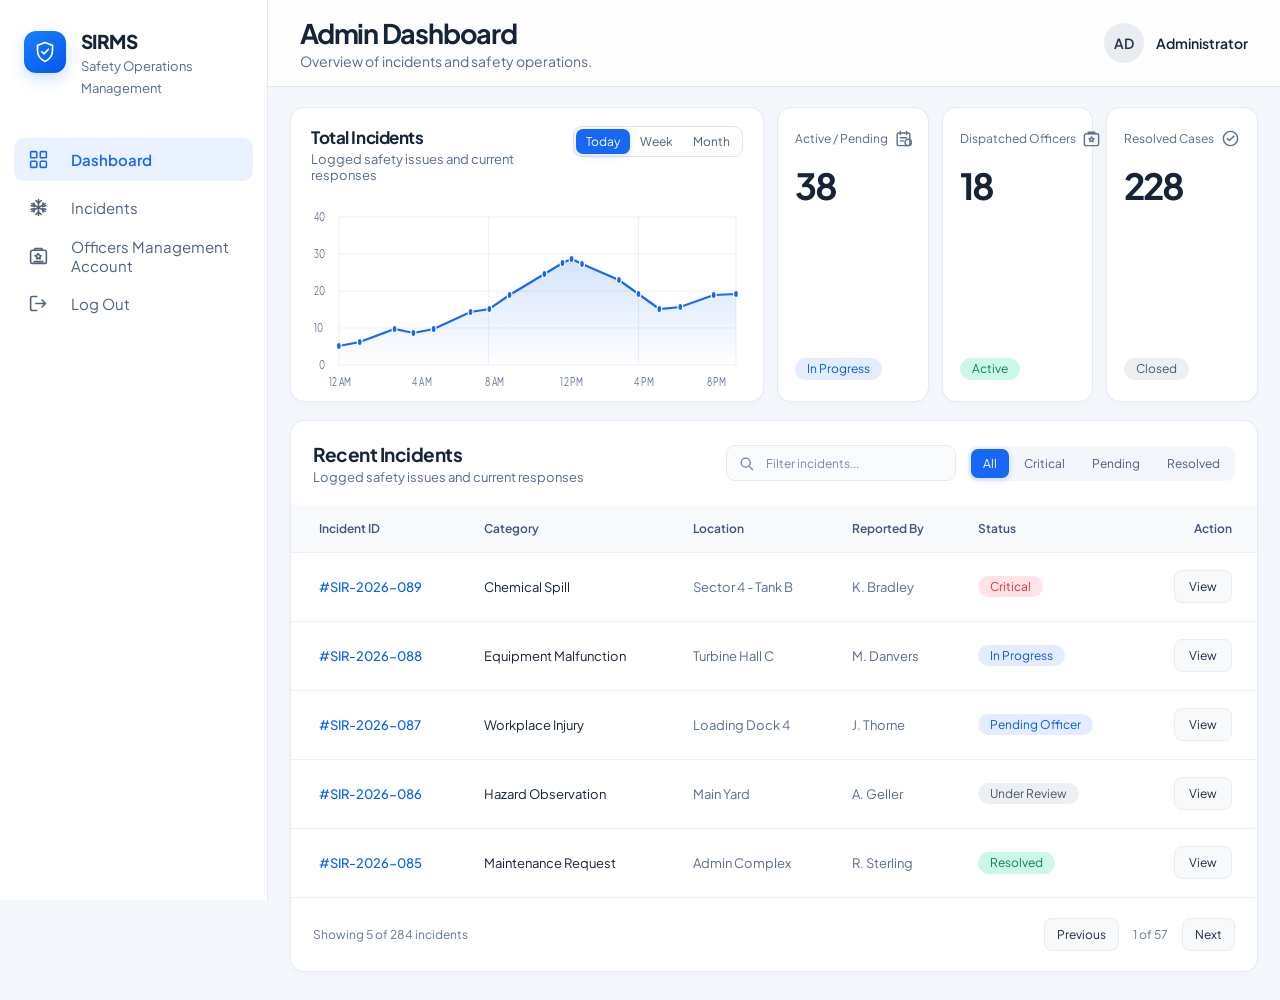
==== frontend/pages/admin.html @ 9a95f7da "sdksdasd" ====
<!doctype html>
<html lang="en">
  <head>
    <meta charset="UTF-8" />
    <meta name="viewport" content="width=device-width, initial-scale=1" />
    <meta name="theme-color" content="#f4f7fb" />
    <title>Admin Dashboard | SIRMS</title>
    <link rel="preconnect" href="https://fonts.googleapis.com" />
    <link rel="preconnect" href="https://fonts.gstatic.com" crossorigin />
    <link
      href="https://fonts.googleapis.com/css2?family=Plus+Jakarta+Sans:wght@400;500;600;700;800&display=swap"
      rel="stylesheet"
    />
    <link rel="stylesheet" href="../assets/css/admin.css" />
    <script src="../assets/js/admin.js" defer></script>
  </head>
  <body>
    <div class="admin-shell">
      <aside class="sidebar">
        <a class="brand" href="index.html" aria-label="SIRMS home">
          <span class="brand-mark"
            ><svg viewBox="0 0 24 24" aria-hidden="true">
              <path
                d="M12 2.5 4.5 5.4v5.2c0 5.1 3.1 8.9 7.5 10.9 4.4-2 7.5-5.8 7.5-10.9V5.4L12 2.5Z"
              />
              <path class="brand-check" d="m8.8 11.8 2.1 2.1 4.5-4.7" /></svg
          ></span>
          <span class="brand-copy"
            ><strong>SIRMS</strong
            ><small>Safety Operations<br />Management</small></span
          >
        </a>

        <nav class="side-nav" aria-label="Admin navigation">
          <a class="nav-item selected" href="#dashboard"
            ><svg viewBox="0 0 24 24" aria-hidden="true">
              <rect x="3" y="3" width="7" height="7" rx="1" />
              <rect x="14" y="3" width="7" height="7" rx="1" />
              <rect x="3" y="14" width="7" height="7" rx="1" />
              <rect x="14" y="14" width="7" height="7" rx="1" /></svg
            ><span>Dashboard</span></a
          >
          <a class="nav-item" href="#incidents"
            ><svg viewBox="0 0 24 24" aria-hidden="true">
              <path d="M12 3v18M4.2 7.5l15.6 9M4.2 16.5l15.6-9" />
              <path
                d="m9 4 3 3 3-3M9 20l3-3 3 3M3.5 10l4 .8-.8-4M20.5 14l-4-.8.8 4M3.5 14l4-.8-.8 4M20.5 10l-4 .8.8-4"
              /></svg
            ><span>Incidents</span></a
          >
          <a class="nav-item" href="#officers"
            ><svg viewBox="0 0 24 24" aria-hidden="true">
              <rect x="3" y="6" width="18" height="15" rx="2" />
              <path
                d="M8 6V4h8v2M12 10l1 2 2 .3-1.5 1.5.4 2.2-1.9-1-1.9 1 .4-2.2L8 12.3 10 12l1-2ZM7 19h10"
              /></svg
            ><span>Officers Management Account</span></a
          >
          <a class="nav-item" href="login.html"
            ><svg viewBox="0 0 24 24" aria-hidden="true">
              <path
                d="M10 4H5a2 2 0 0 0-2 2v12a2 2 0 0 0 2 2h5M16 16l4-4-4-4m4 4H9"
              /></svg
            ><span>Log Out</span></a
          >
        </nav>
      </aside>

      <main class="main-area" id="dashboard">
        <header class="topbar">
          <div class="page-heading">
            <h1>Admin Dashboard</h1>
            <p>Overview of incidents and safety operations.</p>
          </div>
          <div class="account-area">
            <button class="profile-button" type="button">
              <span class="avatar">AD</span><span>Administrator</span>
            </button>
          </div>
        </header>

        <div class="dashboard-content">
          <section class="overview-grid" aria-label="Incident overview">
            <article class="panel chart-panel">
              <div class="chart-heading">
                <div>
                  <h2>Total Incidents</h2>
                  <p>Logged safety issues and current responses</p>
                </div>
                <div class="segmented" aria-label="Chart time range">
                  <button class="chosen" type="button">Today</button
                  ><button type="button">Week</button
                  ><button type="button">Month</button>
                </div>
              </div>
              <div
                class="chart-wrap"
                role="img"
                aria-label="Line chart showing incidents rising toward midday and declining in the afternoon"
              >
                <svg
                  class="chart"
                  viewBox="0 0 620 190"
                  preserveAspectRatio="none"
                  aria-hidden="true"
                >
                  <defs>
                    <linearGradient id="chartFill" x1="0" x2="0" y1="0" y2="1">
                      <stop offset="0" stop-color="#2878f0" stop-opacity=".2" />
                      <stop offset="1" stop-color="#2878f0" stop-opacity="0" />
                    </linearGradient>
                  </defs>
                  <g class="grid-lines">
                    <path
                      d="M40 18H610M40 55H610M40 92H610M40 129H610M40 166H610"
                    />
                    <path d="M40 18V166M255 18V166M470 18V166M610 18V166" />
                  </g>
                  <g class="axis-labels">
                    <text x="4" y="22">40</text>
                    <text x="4" y="59">30</text>
                    <text x="4" y="96">20</text>
                    <text x="4" y="133">10</text>
                    <text x="12" y="170">0</text>
                    <text x="26" y="187">12 AM</text>
                    <text x="145" y="187">4 AM</text>
                    <text x="250" y="187">8 AM</text>
                    <text x="358" y="187">12 PM</text>
                    <text x="463" y="187">4 PM</text>
                    <text x="568" y="187">8 PM</text>
                  </g>
                  <path
                    class="chart-area"
                    d="M40 147 70 143 120 130 147 134 176 130 229 113 256 110 285 96 335 75 361 64 374 60 389 65 442 81 470 95 500 110 530 108 578 96 610 95V166H40Z"
                  />
                  <path
                    class="chart-line"
                    d="M40 147 70 143 120 130 147 134 176 130 229 113 256 110 285 96 335 75 361 64 374 60 389 65 442 81 470 95 500 110 530 108 578 96 610 95"
                  />
                  <g class="chart-dots">
                    <circle cx="40" cy="147" r="3.5" />
                    <circle cx="70" cy="143" r="3.5" />
                    <circle cx="120" cy="130" r="3.5" />
                    <circle cx="147" cy="134" r="3.5" />
                    <circle cx="176" cy="130" r="3.5" />
                    <circle cx="229" cy="113" r="3.5" />
                    <circle cx="256" cy="110" r="3.5" />
                    <circle cx="285" cy="96" r="3.5" />
                    <circle cx="335" cy="75" r="3.5" />
                    <circle cx="361" cy="64" r="3.5" />
                    <circle cx="374" cy="60" r="3.5" />
                    <circle cx="389" cy="65" r="3.5" />
                    <circle cx="442" cy="81" r="3.5" />
                    <circle cx="470" cy="95" r="3.5" />
                    <circle cx="500" cy="110" r="3.5" />
                    <circle cx="530" cy="108" r="3.5" />
                    <circle cx="578" cy="96" r="3.5" />
                    <circle cx="610" cy="95" r="3.5" />
                  </g>
                </svg>
              </div>
            </article>
            <article class="panel stat-card">
              <div class="stat-top">
                <span>Active / Pending</span
                ><svg viewBox="0 0 24 24" aria-hidden="true">
                  <rect x="4" y="5" width="16" height="16" rx="2" />
                  <path d="M8 3v4m8-4v4M8 11h8m-8 4h4" />
                  <circle cx="18" cy="17" r="4" />
                </svg>
              </div>
              <strong>38</strong
              ><span class="status-pill blue-pill">In Progress</span>
            </article>
            <article class="panel stat-card">
              <div class="stat-top">
                <span>Dispatched Officers</span
                ><svg viewBox="0 0 24 24" aria-hidden="true">
                  <rect x="3" y="6" width="18" height="15" rx="2" />
                  <path
                    d="M8 6V4h8v2m-4 4 1 2 2 .3-1.5 1.5.4 2.2-1.9-1-1.9 1 .4-2.2L9 12.3l2-.3 1-2Z"
                  />
                </svg>
              </div>
              <strong>18</strong
              ><span class="status-pill green-pill">Active</span>
            </article>
            <article class="panel stat-card">
              <div class="stat-top">
                <span>Resolved Cases</span
                ><svg viewBox="0 0 24 24" aria-hidden="true">
                  <circle cx="12" cy="12" r="9" />
                  <path d="m8 12 2.5 2.5L16.5 9" />
                </svg>
              </div>
              <strong>228</strong
              ><span class="status-pill gray-pill">Closed</span>
            </article>
          </section>

          <section class="panel incidents-panel" id="incidents">
            <div class="incidents-heading">
              <div>
                <h2>Recent Incidents</h2>
                <p>Logged safety issues and current responses</p>
              </div>
              <div class="table-tools">
                <label class="search-box"
                  ><svg viewBox="0 0 24 24" aria-hidden="true">
                    <circle cx="10.8" cy="10.8" r="6.3" />
                    <path d="m16 16 4.5 4.5" /></svg
                  ><input
                    type="search"
                    placeholder="Filter incidents..."
                    aria-label="Filter incidents"
                /></label>
                <div class="filters" aria-label="Incident status">
                  <button class="chosen" type="button">All</button
                  ><button type="button">Critical</button
                  ><button type="button">Pending</button
                  ><button type="button">Resolved</button>
                </div>
              </div>
            </div>
            <div class="table-scroll">
              <table>
                <thead>
                  <tr>
                    <th>Incident ID</th>
                    <th>Category</th>
                    <th>Location</th>
                    <th>Reported By</th>
                    <th>Status</th>
                    <th>Action</th>
                  </tr>
                </thead>
                <tbody>
                  <tr>
                    <td><a href="#incident-089">#SIR-2026-089</a></td>
                    <td>Chemical Spill</td>
                    <td class="muted-cell">Sector 4 - Tank B</td>
                    <td class="muted-cell">K. Bradley</td>
                    <td><span class="status-pill red-pill">Critical</span></td>
                    <td>
                      <button class="view-button" type="button">View</button>
                    </td>
                  </tr>
                  <tr>
                    <td><a href="#incident-088">#SIR-2026-088</a></td>
                    <td>Equipment Malfunction</td>
                    <td class="muted-cell">Turbine Hall C</td>
                    <td class="muted-cell">M. Danvers</td>
                    <td>
                      <span class="status-pill blue-pill">In Progress</span>
                    </td>
                    <td>
                      <button class="view-button" type="button">View</button>
                    </td>
                  </tr>
                  <tr>
                    <td><a href="#incident-087">#SIR-2026-087</a></td>
                    <td>Workplace Injury</td>
                    <td class="muted-cell">Loading Dock 4</td>
                    <td class="muted-cell">J. Thorne</td>
                    <td>
                      <span class="status-pill blue-pill">Pending Officer</span>
                    </td>
                    <td>
                      <button class="view-button" type="button">View</button>
                    </td>
                  </tr>
                  <tr>
                    <td><a href="#incident-086">#SIR-2026-086</a></td>
                    <td>Hazard Observation</td>
                    <td class="muted-cell">Main Yard</td>
                    <td class="muted-cell">A. Geller</td>
                    <td>
                      <span class="status-pill gray-pill">Under Review</span>
                    </td>
                    <td>
                      <button class="view-button" type="button">View</button>
                    </td>
                  </tr>
                  <tr>
                    <td><a href="#incident-085">#SIR-2026-085</a></td>
                    <td>Maintenance Request</td>
                    <td class="muted-cell">Admin Complex</td>
                    <td class="muted-cell">R. Sterling</td>
                    <td>
                      <span class="status-pill green-pill">Resolved</span>
                    </td>
                    <td>
                      <button class="view-button" type="button">View</button>
                    </td>
                  </tr>
                </tbody>
              </table>
            </div>
            <div class="table-footer">
              <span>Showing 5 of 284 incidents</span>
              <div class="pagination">
                <button type="button">Previous</button><span>1 of 57</span
                ><button type="button">Next</button>
              </div>
            </div>
          </section>
        </div>
      </main>
    </div>
  </body>
</html>
---- frontend/assets/css/admin.css ----
:root {
  --blue: #1769f5;
  --ink: #172437;
  --muted: #586b8c;
  --line: #e3eaf2;
  --surface: #fff;
  --canvas: #f4f7fb;
}

* { box-sizing: border-box; }
body { margin: 0; color: var(--ink); background: var(--canvas); font-family: "Plus Jakarta Sans", system-ui, sans-serif; -webkit-font-smoothing: antialiased; }
button, input { font: inherit; }
button { color: inherit; }
.admin-shell { min-height: 100vh; }
.sidebar { width: 268px; position: fixed; inset: 0 auto 0 0; display: flex; flex-direction: column; padding: 28px 14px 26px; background: #fff; border-right: 1px solid var(--line); z-index: 5; }
.brand { display: flex; align-items: flex-start; gap: 15px; padding: 0 10px; color: var(--ink); text-decoration: none; }
.brand-mark { display: grid; place-items: center; width: 42px; height: 42px; flex: 0 0 auto; margin-top: 3px; border-radius: 12px; background: linear-gradient(145deg, #1980ff, #0755e8); box-shadow: 0 6px 15px #1769f533; }
.brand-mark svg { width: 24px; fill: none; stroke: #fff; stroke-width: 1.7; stroke-linecap: round; stroke-linejoin: round; }
.brand-mark .brand-check { stroke-width: 1.6; }
.brand-copy strong { display: block; font-size: 19px; line-height: 1.4; font-weight: 800; letter-spacing: -.03em; }
.brand-copy small { display: block; color: var(--muted); font-size: 13px; line-height: 1.75; }
.side-nav { display: grid; gap: 5px; margin-top: 38px; }
.nav-item { display: flex; align-items: center; gap: 22px; min-height: 43px; padding: 0 14px; border-radius: 10px; color: #50617e; text-decoration: none; font-size: 15px; transition: background .15s, color .15s; }
.nav-item:hover, .nav-item.selected { color: var(--blue); background: #eaf1ff; }
.nav-item.selected { font-weight: 600; }
.nav-item svg { width: 21px; height: 21px; flex: 0 0 auto; fill: none; stroke: currentColor; stroke-width: 1.8; stroke-linecap: round; stroke-linejoin: round; }
.sidebar-foot { display: flex; align-items: center; justify-content: space-between; margin-top: auto; padding: 0 10px; color: #71819d; font-size: 12px; }
.sidebar-foot i { width: 9px; height: 9px; border-radius: 50%; background: #059669; }
.main-area { min-height: 100vh; margin-left: 268px; }
.topbar { min-height: 86px; display: flex; align-items: center; justify-content: space-between; gap: 20px; padding: 16px 32px; background: rgba(255,255,255,.92); border-bottom: 1px solid var(--line); }
.page-heading h1 { margin: 0 0 2px; font-size: 27px; font-weight: 700; letter-spacing: -.045em; }
.page-heading p, .chart-heading p, .incidents-heading p { margin: 0; color: var(--muted); font-size: 14px; }
.account-area { display: flex; align-items: center; gap: 19px; }
.icon-button, .profile-button { display: inline-flex; align-items: center; border: 0; background: transparent; cursor: default; }
.icon-button { position: relative; padding: 7px; color: #5a6b88; }
.icon-button svg { width: 20px; height: 20px; fill: none; stroke: currentColor; stroke-width: 1.8; stroke-linecap: round; stroke-linejoin: round; }
.notification-dot { position: absolute; top: 6px; right: 6px; width: 5px; height: 5px; border: 1px solid white; border-radius: 50%; background: var(--blue); }
.top-divider { width: 1px; height: 26px; background: var(--line); }
.profile-button { gap: 12px; padding: 0; font-size: 14px; font-weight: 600; }
.avatar { display: grid; place-items: center; width: 40px; height: 40px; border-radius: 50%; background: #e9edf2; color: #253246; font-size: 14px; font-weight: 600; }
.chevron { color: #657692; font-size: 19px; }
.dashboard-content { padding: 20px 22px 28px; }
.overview-grid { display: grid; grid-template-columns: minmax(390px, 2.25fr) repeat(3, minmax(145px, .72fr)); gap: 13px; }
.panel { min-width: 0; border: 1px solid var(--line); border-radius: 14px; background: var(--surface); box-shadow: 0 2px 8px rgba(26, 54, 93, .025); }
.chart-panel { min-height: 273px; padding: 18px 20px 12px; }
.chart-heading, .incidents-heading { display: flex; align-items: flex-start; justify-content: space-between; gap: 15px; }
.chart-heading h2, .incidents-heading h2 { margin: 0 0 3px; font-size: 17px; font-weight: 700; letter-spacing: -.025em; }
.chart-heading p, .incidents-heading p { font-size: 13px; }
.segmented { display: flex; padding: 2px; border: 1px solid #dce5f0; border-radius: 9px; background: #fff; }
.segmented button, .filters button { border: 0; background: transparent; color: #4c5e7c; cursor: default; }
.segmented button { padding: 5px 10px; border-radius: 7px; font-size: 12px; }
.segmented button.chosen, .filters button.chosen { color: #fff; background: var(--blue); box-shadow: 0 2px 6px #1769f533; }
.chart-wrap { height: 190px; margin-top: 16px; }
.chart { width: 100%; height: 100%; overflow: visible; }
.grid-lines path { fill: none; stroke: #e8edf4; stroke-width: 1; }
.axis-labels { fill: #617291; font: 12px "Plus Jakarta Sans", sans-serif; }
.chart-area { fill: url(#chartFill); }
.chart-line { fill: none; stroke: #1769f5; stroke-width: 2.2; vector-effect: non-scaling-stroke; }
.chart-dots circle { fill: #1769f5; stroke: white; stroke-width: 1.2; vector-effect: non-scaling-stroke; }
.stat-card { min-height: 273px; display: flex; flex-direction: column; align-items: flex-start; padding: 21px 17px; }
.stat-top { width: 100%; display: flex; align-items: center; justify-content: space-between; gap: 6px; color: var(--muted); font-size: 12px; white-space: nowrap; }
.stat-top svg { width: 19px; height: 19px; flex: 0 0 auto; fill: none; stroke: #5e7192; stroke-width: 1.8; stroke-linecap: round; stroke-linejoin: round; }
.stat-card > strong { margin: 17px 0 auto; font-size: 36px; line-height: 1.15; font-weight: 700; letter-spacing: -.06em; }
.status-pill { display: inline-flex; align-items: center; white-space: nowrap; border-radius: 999px; padding: 4px 12px; font-size: 12px; line-height: 1.15; }
.blue-pill { color: #075ce9; background: #e4edff; }
.green-pill { color: #07835d; background: #cdf8e8; }
.gray-pill { color: #48566b; background: #edf0f3; }
.red-pill { color: #e02f43; background: #ffe3e6; }
.incidents-panel { margin-top: 18px; overflow: hidden; }
.incidents-heading { align-items: center; min-height: 84px; padding: 18px 22px; }
.incidents-heading h2 { font-size: 19px; }
.table-tools { display: flex; align-items: center; justify-content: flex-end; gap: 12px; }
.search-box { display: flex; align-items: center; gap: 9px; width: 230px; height: 36px; padding: 0 11px; border: 1px solid #e5eaf1; border-radius: 9px; background: #fafbfd; color: #71819c; }
.search-box svg { width: 17px; height: 17px; flex: 0 0 auto; fill: none; stroke: currentColor; stroke-width: 1.8; stroke-linecap: round; }
.search-box input { width: 100%; min-width: 0; border: 0; outline: 0; background: transparent; color: var(--ink); font-size: 12px; }
.search-box input::placeholder { color: #7888a3; }
.filters { display: flex; gap: 3px; padding: 3px; border-radius: 9px; background: #f3f6fa; }
.filters button { padding: 7px 12px; border-radius: 7px; font-size: 12px; }
.table-scroll { overflow-x: auto; }
table { width: 100%; border-collapse: collapse; text-align: left; white-space: nowrap; }
thead { background: #f8fafc; }
th { height: 47px; color: #405579; font-size: 12px; font-weight: 600; }
td { height: 69px; border-top: 1px solid #edf0f4; font-size: 13px; }
th, td { padding: 0 17px; }
th:first-child, td:first-child { padding-left: 28px; }
th:last-child, td:last-child { padding-right: 25px; text-align: right; }
td a { color: #075ff2; font-weight: 500; text-decoration: none; }
.muted-cell { color: #5b6d8c; }
.view-button, .pagination button { border: 1px solid #e8edf3; border-radius: 8px; background: #f7f9fb; color: #1d2b40; font-size: 12px; }
.view-button { padding: 8px 14px; cursor: default; }
.table-footer { min-height: 74px; display: flex; align-items: center; justify-content: space-between; gap: 14px; padding: 12px 22px; border-top: 1px solid #edf0f4; color: #657693; font-size: 12px; }
.pagination { display: flex; align-items: center; gap: 14px; }
.pagination button { padding: 8px 12px; cursor: default; }

@media (max-width: 1250px) {
  .overview-grid { grid-template-columns: repeat(3, minmax(150px, 1fr)); }
  .chart-panel { grid-column: 1 / -1; }
  .stat-card { min-height: 190px; }
}
@media (max-width: 900px) {
  .sidebar { width: 78px; align-items: center; padding-inline: 9px; }
  .brand { padding: 0; }
  .brand-copy, .nav-item span, .sidebar-foot span { display: none; }
  .side-nav { width: 100%; margin-top: 38px; }
  .nav-item { justify-content: center; padding: 0; }
  .nav-item svg { width: 22px; height: 22px; }
  .sidebar-foot { justify-content: center; padding: 0; }
  .main-area { margin-left: 78px; }
  .topbar { padding-inline: 24px; }
  .dashboard-content { padding-inline: 17px; }
  .incidents-heading { align-items: flex-start; flex-direction: column; }
  .table-tools { width: 100%; justify-content: space-between; }
}
@media (max-width: 600px) {
  .sidebar { position: static; width: auto; height: 62px; flex-direction: row; justify-content: space-between; padding: 9px 16px; border-right: 0; border-bottom: 1px solid var(--line); }
  .brand-mark { width: 38px; height: 38px; margin: 0; }
  .brand-copy { display: block; }
  .brand-copy small { display: none; }
  .side-nav { width: auto; display: flex; gap: 5px; margin: 0; }
  .nav-item { width: 38px; height: 38px; min-height: 38px; }
  .nav-item:nth-child(n+4) { display: none; }
  .sidebar-foot { display: none; }
  .main-area { margin-left: 0; }
  .topbar { min-height: 74px; padding: 12px 16px; }
  .page-heading h1 { font-size: 21px; }
  .page-heading p { max-width: 220px; font-size: 11px; }
  .account-area { gap: 9px; }
  .profile-button { gap: 7px; font-size: 0; }
  .avatar { width: 34px; height: 34px; font-size: 12px; }
  .chevron, .top-divider { display: none; }
  .dashboard-content { padding: 13px 12px 20px; }
  .overview-grid { grid-template-columns: 1fr 1fr; gap: 9px; }
  .chart-panel { grid-column: 1 / -1; min-height: 252px; padding: 15px 12px 8px; }
  .chart-heading { flex-direction: column; }
  .chart-heading h2 { font-size: 15px; }
  .chart-heading p { font-size: 11px; }
  .chart-heading .segmented { align-self: flex-end; margin-top: -4px; }
  .chart-wrap { height: 160px; margin-top: 9px; }
  .axis-labels { font-size: 10px; }
  .stat-card { min-height: 150px; padding: 14px 12px; }
  .stat-top { font-size: 10px; white-space: normal; }
  .stat-top svg { width: 17px; }
  .stat-card > strong { margin-top: 12px; font-size: 30px; }
  .status-pill { padding: 4px 9px; font-size: 10px; }
  .incidents-panel { margin-top: 12px; }
  .incidents-heading { min-height: 0; padding: 16px 14px; }
  .incidents-heading h2 { font-size: 16px; }
  .incidents-heading p { font-size: 11px; }
  .table-tools { align-items: stretch; flex-direction: column; gap: 8px; }
  .search-box { width: 100%; }
  .filters { justify-content: space-between; }
  .filters button { flex: 1; padding: 7px 4px; font-size: 10px; }
  table { min-width: 760px; }
  .table-footer { align-items: flex-start; flex-direction: column; padding: 13px 14px; }
  .pagination { width: 100%; justify-content: space-between; }
}
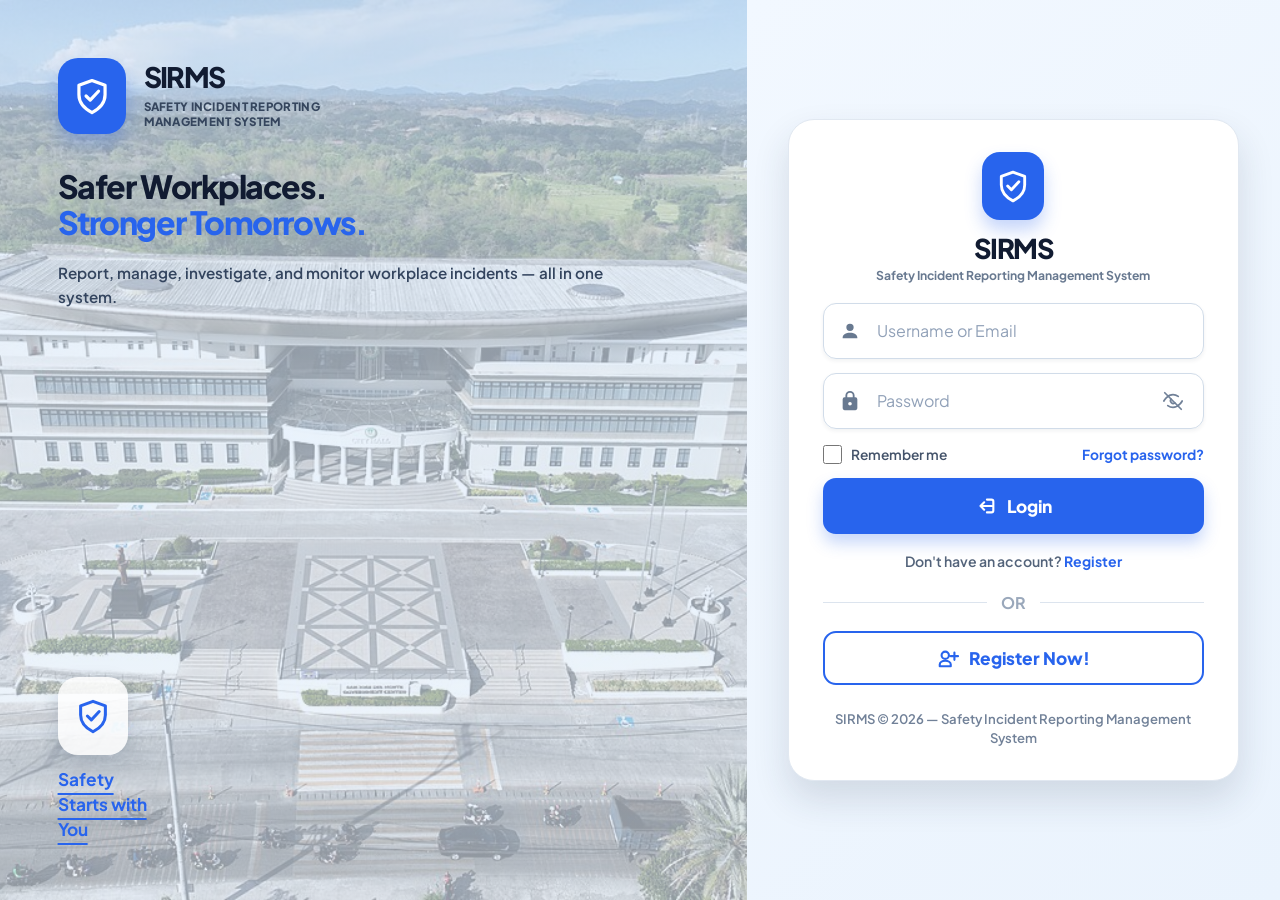
==== commit 94da43ff: "lelei" ====
--- a/frontend/pages/admin.html
+++ b/frontend/pages/admin.html
@@ -17,7 +17,7 @@
   <body>
     <div class="admin-shell">
       <aside class="sidebar">
-        <a class="brand" href="index.html" aria-label="SIRMS home">
+        <a class="brand" href="#dashboard" aria-label="Admin dashboard">
           <span class="brand-mark"
             ><svg viewBox="0 0 24 24" aria-hidden="true">
               <path
@@ -54,7 +54,13 @@
               <path
                 d="M8 6V4h8v2M12 10l1 2 2 .3-1.5 1.5.4 2.2-1.9-1-1.9 1 .4-2.2L8 12.3 10 12l1-2ZM7 19h10"
               /></svg
-            ><span>Officers Management Account</span></a
+            ><span>Officers Account Management</span></a
+          >
+          <a class="nav-item" href="#reporters"
+            ><svg viewBox="0 0 24 24" aria-hidden="true">
+              <circle cx="9" cy="8" r="3" />
+              <path d="M3.5 19v-1.5A4.5 4.5 0 0 1 8 13h2a4.5 4.5 0 0 1 4.5 4.5V19zM16 5.5a3 3 0 0 1 0 5.8M17 13h1a3.5 3.5 0 0 1 3.5 3.5V19H17" />
+            </svg><span>Reporter Account Management</span></a
           >
           <a class="nav-item" href="login.html"
             ><svg viewBox="0 0 24 24" aria-hidden="true">
@@ -74,7 +80,7 @@
           </div>
           <div class="account-area">
             <button class="profile-button" type="button">
-              <span class="avatar">AD</span><span>Administrator</span>
+              <span class="avatar">AD</span><span class="user-name">Administrator</span>
             </button>
           </div>
         </header>
--- a/frontend/assets/css/admin.css
+++ b/frontend/assets/css/admin.css
@@ -4,153 +4,739 @@
   --muted: #586b8c;
   --line: #e3eaf2;
   --surface: #fff;
-  --canvas: #f4f7fb;
+  --canvas: #ffffff;
 }
 
-* { box-sizing: border-box; }
-body { margin: 0; color: var(--ink); background: var(--canvas); font-family: "Plus Jakarta Sans", system-ui, sans-serif; -webkit-font-smoothing: antialiased; }
-button, input { font: inherit; }
-button { color: inherit; }
-.admin-shell { min-height: 100vh; }
-.sidebar { width: 268px; position: fixed; inset: 0 auto 0 0; display: flex; flex-direction: column; padding: 28px 14px 26px; background: #fff; border-right: 1px solid var(--line); z-index: 5; }
-.brand { display: flex; align-items: flex-start; gap: 15px; padding: 0 10px; color: var(--ink); text-decoration: none; }
-.brand-mark { display: grid; place-items: center; width: 42px; height: 42px; flex: 0 0 auto; margin-top: 3px; border-radius: 12px; background: linear-gradient(145deg, #1980ff, #0755e8); box-shadow: 0 6px 15px #1769f533; }
-.brand-mark svg { width: 24px; fill: none; stroke: #fff; stroke-width: 1.7; stroke-linecap: round; stroke-linejoin: round; }
-.brand-mark .brand-check { stroke-width: 1.6; }
-.brand-copy strong { display: block; font-size: 19px; line-height: 1.4; font-weight: 800; letter-spacing: -.03em; }
-.brand-copy small { display: block; color: var(--muted); font-size: 13px; line-height: 1.75; }
-.side-nav { display: grid; gap: 5px; margin-top: 38px; }
-.nav-item { display: flex; align-items: center; gap: 22px; min-height: 43px; padding: 0 14px; border-radius: 10px; color: #50617e; text-decoration: none; font-size: 15px; transition: background .15s, color .15s; }
-.nav-item:hover, .nav-item.selected { color: var(--blue); background: #eaf1ff; }
-.nav-item.selected { font-weight: 600; }
-.nav-item svg { width: 21px; height: 21px; flex: 0 0 auto; fill: none; stroke: currentColor; stroke-width: 1.8; stroke-linecap: round; stroke-linejoin: round; }
-.sidebar-foot { display: flex; align-items: center; justify-content: space-between; margin-top: auto; padding: 0 10px; color: #71819d; font-size: 12px; }
-.sidebar-foot i { width: 9px; height: 9px; border-radius: 50%; background: #059669; }
-.main-area { min-height: 100vh; margin-left: 268px; }
-.topbar { min-height: 86px; display: flex; align-items: center; justify-content: space-between; gap: 20px; padding: 16px 32px; background: rgba(255,255,255,.92); border-bottom: 1px solid var(--line); }
-.page-heading h1 { margin: 0 0 2px; font-size: 27px; font-weight: 700; letter-spacing: -.045em; }
-.page-heading p, .chart-heading p, .incidents-heading p { margin: 0; color: var(--muted); font-size: 14px; }
-.account-area { display: flex; align-items: center; gap: 19px; }
-.icon-button, .profile-button { display: inline-flex; align-items: center; border: 0; background: transparent; cursor: default; }
-.icon-button { position: relative; padding: 7px; color: #5a6b88; }
-.icon-button svg { width: 20px; height: 20px; fill: none; stroke: currentColor; stroke-width: 1.8; stroke-linecap: round; stroke-linejoin: round; }
-.notification-dot { position: absolute; top: 6px; right: 6px; width: 5px; height: 5px; border: 1px solid white; border-radius: 50%; background: var(--blue); }
-.top-divider { width: 1px; height: 26px; background: var(--line); }
-.profile-button { gap: 12px; padding: 0; font-size: 14px; font-weight: 600; }
-.avatar { display: grid; place-items: center; width: 40px; height: 40px; border-radius: 50%; background: #e9edf2; color: #253246; font-size: 14px; font-weight: 600; }
-.chevron { color: #657692; font-size: 19px; }
-.dashboard-content { padding: 20px 22px 28px; }
-.overview-grid { display: grid; grid-template-columns: minmax(390px, 2.25fr) repeat(3, minmax(145px, .72fr)); gap: 13px; }
-.panel { min-width: 0; border: 1px solid var(--line); border-radius: 14px; background: var(--surface); box-shadow: 0 2px 8px rgba(26, 54, 93, .025); }
-.chart-panel { min-height: 273px; padding: 18px 20px 12px; }
-.chart-heading, .incidents-heading { display: flex; align-items: flex-start; justify-content: space-between; gap: 15px; }
-.chart-heading h2, .incidents-heading h2 { margin: 0 0 3px; font-size: 17px; font-weight: 700; letter-spacing: -.025em; }
-.chart-heading p, .incidents-heading p { font-size: 13px; }
-.segmented { display: flex; padding: 2px; border: 1px solid #dce5f0; border-radius: 9px; background: #fff; }
-.segmented button, .filters button { border: 0; background: transparent; color: #4c5e7c; cursor: default; }
-.segmented button { padding: 5px 10px; border-radius: 7px; font-size: 12px; }
-.segmented button.chosen, .filters button.chosen { color: #fff; background: var(--blue); box-shadow: 0 2px 6px #1769f533; }
-.chart-wrap { height: 190px; margin-top: 16px; }
-.chart { width: 100%; height: 100%; overflow: visible; }
-.grid-lines path { fill: none; stroke: #e8edf4; stroke-width: 1; }
-.axis-labels { fill: #617291; font: 12px "Plus Jakarta Sans", sans-serif; }
-.chart-area { fill: url(#chartFill); }
-.chart-line { fill: none; stroke: #1769f5; stroke-width: 2.2; vector-effect: non-scaling-stroke; }
-.chart-dots circle { fill: #1769f5; stroke: white; stroke-width: 1.2; vector-effect: non-scaling-stroke; }
-.stat-card { min-height: 273px; display: flex; flex-direction: column; align-items: flex-start; padding: 21px 17px; }
-.stat-top { width: 100%; display: flex; align-items: center; justify-content: space-between; gap: 6px; color: var(--muted); font-size: 12px; white-space: nowrap; }
-.stat-top svg { width: 19px; height: 19px; flex: 0 0 auto; fill: none; stroke: #5e7192; stroke-width: 1.8; stroke-linecap: round; stroke-linejoin: round; }
-.stat-card > strong { margin: 17px 0 auto; font-size: 36px; line-height: 1.15; font-weight: 700; letter-spacing: -.06em; }
-.status-pill { display: inline-flex; align-items: center; white-space: nowrap; border-radius: 999px; padding: 4px 12px; font-size: 12px; line-height: 1.15; }
-.blue-pill { color: #075ce9; background: #e4edff; }
-.green-pill { color: #07835d; background: #cdf8e8; }
-.gray-pill { color: #48566b; background: #edf0f3; }
-.red-pill { color: #e02f43; background: #ffe3e6; }
-.incidents-panel { margin-top: 18px; overflow: hidden; }
-.incidents-heading { align-items: center; min-height: 84px; padding: 18px 22px; }
-.incidents-heading h2 { font-size: 19px; }
-.table-tools { display: flex; align-items: center; justify-content: flex-end; gap: 12px; }
-.search-box { display: flex; align-items: center; gap: 9px; width: 230px; height: 36px; padding: 0 11px; border: 1px solid #e5eaf1; border-radius: 9px; background: #fafbfd; color: #71819c; }
-.search-box svg { width: 17px; height: 17px; flex: 0 0 auto; fill: none; stroke: currentColor; stroke-width: 1.8; stroke-linecap: round; }
-.search-box input { width: 100%; min-width: 0; border: 0; outline: 0; background: transparent; color: var(--ink); font-size: 12px; }
-.search-box input::placeholder { color: #7888a3; }
-.filters { display: flex; gap: 3px; padding: 3px; border-radius: 9px; background: #f3f6fa; }
-.filters button { padding: 7px 12px; border-radius: 7px; font-size: 12px; }
-.table-scroll { overflow-x: auto; }
-table { width: 100%; border-collapse: collapse; text-align: left; white-space: nowrap; }
-thead { background: #f8fafc; }
-th { height: 47px; color: #405579; font-size: 12px; font-weight: 600; }
-td { height: 69px; border-top: 1px solid #edf0f4; font-size: 13px; }
-th, td { padding: 0 17px; }
-th:first-child, td:first-child { padding-left: 28px; }
-th:last-child, td:last-child { padding-right: 25px; text-align: right; }
-td a { color: #075ff2; font-weight: 500; text-decoration: none; }
-.muted-cell { color: #5b6d8c; }
-.view-button, .pagination button { border: 1px solid #e8edf3; border-radius: 8px; background: #f7f9fb; color: #1d2b40; font-size: 12px; }
-.view-button { padding: 8px 14px; cursor: default; }
-.table-footer { min-height: 74px; display: flex; align-items: center; justify-content: space-between; gap: 14px; padding: 12px 22px; border-top: 1px solid #edf0f4; color: #657693; font-size: 12px; }
-.pagination { display: flex; align-items: center; gap: 14px; }
-.pagination button { padding: 8px 12px; cursor: default; }
+* {
+  box-sizing: border-box;
+}
+body {
+  margin: 0;
+  color: var(--ink);
+  background: var(--canvas);
+  font-family: "Plus Jakarta Sans", system-ui, sans-serif;
+  -webkit-font-smoothing: antialiased;
+}
+button,
+input {
+  font: inherit;
+}
+button {
+  color: inherit;
+}
+.admin-shell {
+  min-height: 100vh;
+}
+.sidebar {
+  width: 268px;
+  position: fixed;
+  inset: 0 auto 0 0;
+  display: flex;
+  flex-direction: column;
+  padding: 28px 14px 26px;
+  background: #fff;
+  border-right: 1px solid var(--line);
+  z-index: 5;
+}
+.brand {
+  display: flex;
+  align-items: flex-start;
+  gap: 15px;
+  padding: 0 10px;
+  color: var(--ink);
+  text-decoration: none;
+}
+.brand-mark {
+  display: grid;
+  place-items: center;
+  width: 42px;
+  height: 42px;
+  flex: 0 0 auto;
+  margin-top: 3px;
+  border-radius: 12px;
+  background: linear-gradient(145deg, #1980ff, #0755e8);
+  box-shadow: 0 6px 15px #1769f533;
+}
+.brand-mark svg {
+  width: 24px;
+  fill: none;
+  stroke: #fff;
+  stroke-width: 1.7;
+  stroke-linecap: round;
+  stroke-linejoin: round;
+}
+.brand-mark .brand-check {
+  stroke-width: 1.6;
+}
+.brand-copy strong {
+  display: block;
+  font-size: 19px;
+  line-height: 1.4;
+  font-weight: 800;
+  letter-spacing: -0.03em;
+}
+.brand-copy small {
+  display: block;
+  color: var(--muted);
+  font-size: 13px;
+  line-height: 1.75;
+}
+.side-nav {
+  display: grid;
+  gap: 5px;
+  margin-top: 38px;
+}
+.nav-item {
+  display: flex;
+  align-items: center;
+  gap: 22px;
+  min-height: 43px;
+  padding: 0 14px;
+  border-radius: 10px;
+  color: #50617e;
+  text-decoration: none;
+  font-size: 15px;
+  transition:
+    background 0.15s,
+    color 0.15s;
+}
+.nav-item:hover,
+.nav-item.selected {
+  color: var(--blue);
+  background: #eaf1ff;
+}
+.nav-item.selected {
+  font-weight: 600;
+}
+.nav-item svg {
+  width: 21px;
+  height: 21px;
+  flex: 0 0 auto;
+  fill: none;
+  stroke: currentColor;
+  stroke-width: 1.8;
+  stroke-linecap: round;
+  stroke-linejoin: round;
+}
+.sidebar-foot {
+  display: flex;
+  align-items: center;
+  justify-content: space-between;
+  margin-top: auto;
+  padding: 0 10px;
+  color: #71819d;
+  font-size: 12px;
+}
+.sidebar-foot i {
+  width: 9px;
+  height: 9px;
+  border-radius: 50%;
+  background: #059669;
+}
+.main-area {
+  min-height: 100vh;
+  margin-left: 268px;
+}
+.topbar {
+  min-height: 86px;
+  display: flex;
+  align-items: center;
+  justify-content: space-between;
+  gap: 20px;
+  padding: 16px 32px;
+  background: rgba(255, 255, 255, 0.92);
+  border-bottom: 1px solid var(--line);
+}
+.page-heading h1 {
+  margin: 0 0 2px;
+  font-size: 27px;
+  font-weight: 700;
+  letter-spacing: -0.045em;
+}
+.page-heading p,
+.chart-heading p,
+.incidents-heading p {
+  margin: 0;
+  color: var(--muted);
+  font-size: 14px;
+}
+.account-area {
+  display: flex;
+  align-items: center;
+  gap: 19px;
+}
+.icon-button,
+.profile-button {
+  display: inline-flex;
+  align-items: center;
+  border: 0;
+  background: transparent;
+  cursor: default;
+}
+.icon-button {
+  position: relative;
+  padding: 7px;
+  color: #5a6b88;
+}
+.icon-button svg {
+  width: 20px;
+  height: 20px;
+  fill: none;
+  stroke: currentColor;
+  stroke-width: 1.8;
+  stroke-linecap: round;
+  stroke-linejoin: round;
+}
+.notification-dot {
+  position: absolute;
+  top: 6px;
+  right: 6px;
+  width: 5px;
+  height: 5px;
+  border: 1px solid white;
+  border-radius: 50%;
+  background: var(--blue);
+}
+.top-divider {
+  width: 1px;
+  height: 26px;
+  background: var(--line);
+}
+.profile-button {
+  gap: 12px;
+  padding: 0;
+  font-size: 14px;
+  font-weight: 600;
+}
+.avatar {
+  display: grid;
+  place-items: center;
+  width: 40px;
+  height: 40px;
+  border-radius: 50%;
+  background: #e9edf2;
+  color: #253246;
+  font-size: 14px;
+  font-weight: 600;
+}
+.chevron {
+  color: #657692;
+  font-size: 19px;
+}
+.dashboard-content {
+  padding: 20px 22px 28px;
+}
+.overview-grid {
+  display: grid;
+  grid-template-columns: minmax(390px, 2.25fr) repeat(3, minmax(145px, 0.72fr));
+  gap: 13px;
+}
+.panel {
+  min-width: 0;
+  border: 1px solid var(--line);
+  border-radius: 14px;
+  background: var(--surface);
+  box-shadow: 0 2px 8px rgba(26, 54, 93, 0.025);
+}
+.chart-panel {
+  min-height: 273px;
+  padding: 18px 20px 12px;
+}
+.chart-heading,
+.incidents-heading {
+  display: flex;
+  align-items: flex-start;
+  justify-content: space-between;
+  gap: 15px;
+}
+.chart-heading h2,
+.incidents-heading h2 {
+  margin: 0 0 3px;
+  font-size: 17px;
+  font-weight: 700;
+  letter-spacing: -0.025em;
+}
+.chart-heading p,
+.incidents-heading p {
+  font-size: 13px;
+}
+.segmented {
+  display: flex;
+  padding: 2px;
+  border: 1px solid #dce5f0;
+  border-radius: 9px;
+  background: #fff;
+}
+.segmented button,
+.filters button {
+  border: 0;
+  background: transparent;
+  color: #4c5e7c;
+  cursor: default;
+}
+.segmented button {
+  padding: 5px 10px;
+  border-radius: 7px;
+  font-size: 12px;
+}
+.segmented button.chosen,
+.filters button.chosen {
+  color: #fff;
+  background: var(--blue);
+  box-shadow: 0 2px 6px #1769f533;
+}
+.chart-wrap {
+  height: 190px;
+  margin-top: 16px;
+}
+.chart {
+  width: 100%;
+  height: 100%;
+  overflow: visible;
+}
+.grid-lines path {
+  fill: none;
+  stroke: #e8edf4;
+  stroke-width: 1;
+}
+.axis-labels {
+  fill: #617291;
+  font:
+    12px "Plus Jakarta Sans",
+    sans-serif;
+}
+.chart-area {
+  fill: url(#chartFill);
+}
+.chart-line {
+  fill: none;
+  stroke: #1769f5;
+  stroke-width: 2.2;
+  vector-effect: non-scaling-stroke;
+}
+.chart-dots circle {
+  fill: #1769f5;
+  stroke: white;
+  stroke-width: 1.2;
+  vector-effect: non-scaling-stroke;
+}
+.stat-card {
+  min-height: 273px;
+  display: flex;
+  flex-direction: column;
+  align-items: center;
+  padding: 21px 17px;
+}
+.stat-top {
+  width: 100%;
+  display: flex;
+  align-items: center;
+  justify-content: space-between;
+  gap: 6px;
+  color: var(--muted);
+  font-size: 12px;
+  white-space: nowrap;
+}
+.stat-top svg {
+  width: 19px;
+  height: 19px;
+  flex: 0 0 auto;
+  fill: none;
+  stroke: #5e7192;
+  stroke-width: 1.8;
+  stroke-linecap: round;
+  stroke-linejoin: round;
+}
+.stat-card > strong {
+  margin: auto 0;
+  font-size: 44px;
+  line-height: 1.15;
+  font-weight: 700;
+  letter-spacing: -0.06em;
+  text-align: center;
+}
+.status-pill {
+  display: inline-flex;
+  align-items: center;
+  white-space: nowrap;
+  border-radius: 999px;
+  padding: 4px 12px;
+  font-size: 12px;
+  line-height: 1.15;
+}
+.blue-pill {
+  color: #075ce9;
+  background: #e4edff;
+}
+.green-pill {
+  color: #07835d;
+  background: #cdf8e8;
+}
+.gray-pill {
+  color: #48566b;
+  background: #edf0f3;
+}
+.red-pill {
+  color: #e02f43;
+  background: #ffe3e6;
+}
+.incidents-panel {
+  margin-top: 18px;
+  overflow: hidden;
+}
+.incidents-heading {
+  align-items: center;
+  min-height: 84px;
+  padding: 18px 22px;
+}
+.incidents-heading h2 {
+  font-size: 19px;
+}
+.table-tools {
+  display: flex;
+  align-items: center;
+  justify-content: flex-end;
+  gap: 12px;
+}
+.search-box {
+  display: flex;
+  align-items: center;
+  gap: 9px;
+  width: 230px;
+  height: 36px;
+  padding: 0 11px;
+  border: 1px solid #e5eaf1;
+  border-radius: 9px;
+  background: #fafbfd;
+  color: #71819c;
+}
+.search-box svg {
+  width: 17px;
+  height: 17px;
+  flex: 0 0 auto;
+  fill: none;
+  stroke: currentColor;
+  stroke-width: 1.8;
+  stroke-linecap: round;
+}
+.search-box input {
+  width: 100%;
+  min-width: 0;
+  border: 0;
+  outline: 0;
+  background: transparent;
+  color: var(--ink);
+  font-size: 12px;
+}
+.search-box input::placeholder {
+  color: #7888a3;
+}
+.filters {
+  display: flex;
+  gap: 3px;
+  padding: 3px;
+  border-radius: 9px;
+  background: #f3f6fa;
+}
+.filters button {
+  padding: 7px 12px;
+  border-radius: 7px;
+  font-size: 12px;
+}
+.table-scroll {
+  overflow-x: auto;
+}
+table {
+  width: 100%;
+  border-collapse: collapse;
+  text-align: left;
+  white-space: nowrap;
+}
+thead {
+  background: #f8fafc;
+}
+th {
+  height: 47px;
+  color: #405579;
+  font-size: 12px;
+  font-weight: 600;
+}
+td {
+  height: 69px;
+  border-top: 1px solid #edf0f4;
+  font-size: 13px;
+}
+th,
+td {
+  padding: 0 17px;
+}
+th:first-child,
+td:first-child {
+  padding-left: 28px;
+}
+th:last-child,
+td:last-child {
+  padding-right: 25px;
+  text-align: right;
+}
+td a {
+  color: #075ff2;
+  font-weight: 500;
+  text-decoration: none;
+}
+.muted-cell {
+  color: #5b6d8c;
+}
+.view-button,
+.pagination button {
+  border: 1px solid #e8edf3;
+  border-radius: 8px;
+  background: #f7f9fb;
+  color: #1d2b40;
+  font-size: 12px;
+}
+.view-button {
+  padding: 8px 14px;
+  cursor: default;
+}
+.table-footer {
+  min-height: 74px;
+  display: flex;
+  align-items: center;
+  justify-content: space-between;
+  gap: 14px;
+  padding: 12px 22px;
+  border-top: 1px solid #edf0f4;
+  color: #657693;
+  font-size: 12px;
+}
+.pagination {
+  display: flex;
+  align-items: center;
+  gap: 14px;
+}
+.pagination button {
+  padding: 8px 12px;
+  cursor: default;
+}
 
 @media (max-width: 1250px) {
-  .overview-grid { grid-template-columns: repeat(3, minmax(150px, 1fr)); }
-  .chart-panel { grid-column: 1 / -1; }
-  .stat-card { min-height: 190px; }
+  .overview-grid {
+    grid-template-columns: repeat(3, minmax(150px, 1fr));
+  }
+  .chart-panel {
+    grid-column: 1 / -1;
+  }
+  .stat-card {
+    min-height: 190px;
+  }
 }
 @media (max-width: 900px) {
-  .sidebar { width: 78px; align-items: center; padding-inline: 9px; }
-  .brand { padding: 0; }
-  .brand-copy, .nav-item span, .sidebar-foot span { display: none; }
-  .side-nav { width: 100%; margin-top: 38px; }
-  .nav-item { justify-content: center; padding: 0; }
-  .nav-item svg { width: 22px; height: 22px; }
-  .sidebar-foot { justify-content: center; padding: 0; }
-  .main-area { margin-left: 78px; }
-  .topbar { padding-inline: 24px; }
-  .dashboard-content { padding-inline: 17px; }
-  .incidents-heading { align-items: flex-start; flex-direction: column; }
-  .table-tools { width: 100%; justify-content: space-between; }
+  .sidebar {
+    width: 78px;
+    align-items: center;
+    padding-inline: 9px;
+  }
+  .brand {
+    padding: 0;
+  }
+  .brand-copy,
+  .nav-item span,
+  .sidebar-foot span {
+    display: none;
+  }
+  .side-nav {
+    width: 100%;
+    margin-top: 38px;
+  }
+  .nav-item {
+    justify-content: center;
+    padding: 0;
+  }
+  .nav-item svg {
+    width: 22px;
+    height: 22px;
+  }
+  .sidebar-foot {
+    justify-content: center;
+    padding: 0;
+  }
+  .main-area {
+    margin-left: 78px;
+  }
+  .topbar {
+    padding-inline: 24px;
+  }
+  .dashboard-content {
+    padding-inline: 17px;
+  }
+  .incidents-heading {
+    align-items: flex-start;
+    flex-direction: column;
+  }
+  .table-tools {
+    width: 100%;
+    justify-content: space-between;
+  }
 }
 @media (max-width: 600px) {
-  .sidebar { position: static; width: auto; height: 62px; flex-direction: row; justify-content: space-between; padding: 9px 16px; border-right: 0; border-bottom: 1px solid var(--line); }
-  .brand-mark { width: 38px; height: 38px; margin: 0; }
-  .brand-copy { display: block; }
-  .brand-copy small { display: none; }
-  .side-nav { width: auto; display: flex; gap: 5px; margin: 0; }
-  .nav-item { width: 38px; height: 38px; min-height: 38px; }
-  .nav-item:nth-child(n+4) { display: none; }
-  .sidebar-foot { display: none; }
-  .main-area { margin-left: 0; }
-  .topbar { min-height: 74px; padding: 12px 16px; }
-  .page-heading h1 { font-size: 21px; }
-  .page-heading p { max-width: 220px; font-size: 11px; }
-  .account-area { gap: 9px; }
-  .profile-button { gap: 7px; font-size: 0; }
-  .avatar { width: 34px; height: 34px; font-size: 12px; }
-  .chevron, .top-divider { display: none; }
-  .dashboard-content { padding: 13px 12px 20px; }
-  .overview-grid { grid-template-columns: 1fr 1fr; gap: 9px; }
-  .chart-panel { grid-column: 1 / -1; min-height: 252px; padding: 15px 12px 8px; }
-  .chart-heading { flex-direction: column; }
-  .chart-heading h2 { font-size: 15px; }
-  .chart-heading p { font-size: 11px; }
-  .chart-heading .segmented { align-self: flex-end; margin-top: -4px; }
-  .chart-wrap { height: 160px; margin-top: 9px; }
-  .axis-labels { font-size: 10px; }
-  .stat-card { min-height: 150px; padding: 14px 12px; }
-  .stat-top { font-size: 10px; white-space: normal; }
-  .stat-top svg { width: 17px; }
-  .stat-card > strong { margin-top: 12px; font-size: 30px; }
-  .status-pill { padding: 4px 9px; font-size: 10px; }
-  .incidents-panel { margin-top: 12px; }
-  .incidents-heading { min-height: 0; padding: 16px 14px; }
-  .incidents-heading h2 { font-size: 16px; }
-  .incidents-heading p { font-size: 11px; }
-  .table-tools { align-items: stretch; flex-direction: column; gap: 8px; }
-  .search-box { width: 100%; }
-  .filters { justify-content: space-between; }
-  .filters button { flex: 1; padding: 7px 4px; font-size: 10px; }
-  table { min-width: 760px; }
-  .table-footer { align-items: flex-start; flex-direction: column; padding: 13px 14px; }
-  .pagination { width: 100%; justify-content: space-between; }
-}
+  .sidebar {
+    position: static;
+    width: auto;
+    height: auto;
+    align-items: stretch;
+    flex-direction: column;
+    gap: 8px;
+    padding: 9px 16px;
+    border-right: 0;
+    border-bottom: 1px solid var(--line);
+  }
+  .brand-mark {
+    width: 38px;
+    height: 38px;
+    margin: 0;
+  }
+  .brand-copy {
+    display: block;
+  }
+  .brand-copy small {
+    display: none;
+  }
+  .side-nav {
+    width: auto;
+    display: flex;
+    justify-content: space-between;
+    gap: 4px;
+    margin: 0;
+  }
+  .nav-item {
+    width: 38px;
+    height: 38px;
+    min-height: 38px;
+  }
+  .sidebar-foot {
+    display: none;
+  }
+  .main-area {
+    margin-left: 0;
+  }
+  .topbar {
+    min-height: 74px;
+    padding: 12px 16px;
+  }
+  .page-heading h1 {
+    font-size: 21px;
+  }
+  .page-heading p {
+    max-width: 220px;
+    font-size: 11px;
+  }
+  .account-area {
+    gap: 9px;
+  }
+  .profile-button {
+    gap: 7px;
+    font-size: 0;
+  }
+  .avatar {
+    width: 34px;
+    height: 34px;
+    font-size: 12px;
+  }
+  .chevron,
+  .top-divider {
+    display: none;
+  }
+  .dashboard-content {
+    padding: 13px 12px 20px;
+  }
+  .overview-grid {
+    grid-template-columns: 1fr 1fr;
+    gap: 9px;
+  }
+  .chart-panel {
+    grid-column: 1 / -1;
+    min-height: 252px;
+    padding: 15px 12px 8px;
+  }
+  .chart-heading {
+    flex-direction: column;
+  }
+  .chart-heading h2 {
+    font-size: 15px;
+  }
+  .chart-heading p {
+    font-size: 11px;
+  }
+  .chart-heading .segmented {
+    align-self: flex-end;
+    margin-top: -4px;
+  }
+  .chart-wrap {
+    height: 160px;
+    margin-top: 9px;
+  }
+  .axis-labels {
+    font-size: 10px;
+  }
+  .stat-card {
+    min-height: 150px;
+    padding: 14px 12px;
+  }
+  .stat-top {
+    font-size: 10px;
+    white-space: normal;
+  }
+  .stat-top svg {
+    width: 17px;
+  }
+  .stat-card > strong {
+    margin: auto 0;
+    font-size: 30px;
+  }
+  .status-pill {
+    padding: 4px 9px;
+    font-size: 10px;
+  }
+  .incidents-panel {
+    margin-top: 12px;
+  }
+  .incidents-heading {
+    min-height: 0;
+    padding: 16px 14px;
+  }
+  .incidents-heading h2 {
+    font-size: 16px;
+  }
+  .incidents-heading p {
+    font-size: 11px;
+  }
+  .table-tools {
+    align-items: stretch;
+    flex-direction: column;
+    gap: 8px;
+  }
+  .search-box {
+    width: 100%;
+  }
+  .filters {
+    justify-content: space-between;
+  }
+  .filters button {
+    flex: 1;
+    padding: 7px 4px;
+    font-size: 10px;
+  }
+  table {
+    min-width: 760px;
+  }
+  .table-footer {
+    align-items: flex-start;
+    flex-direction: column;
+    padding: 13px 14px;
+  }
+  .pagination {
+    width: 100%;
+    justify-content: space-between;
+  }
+}
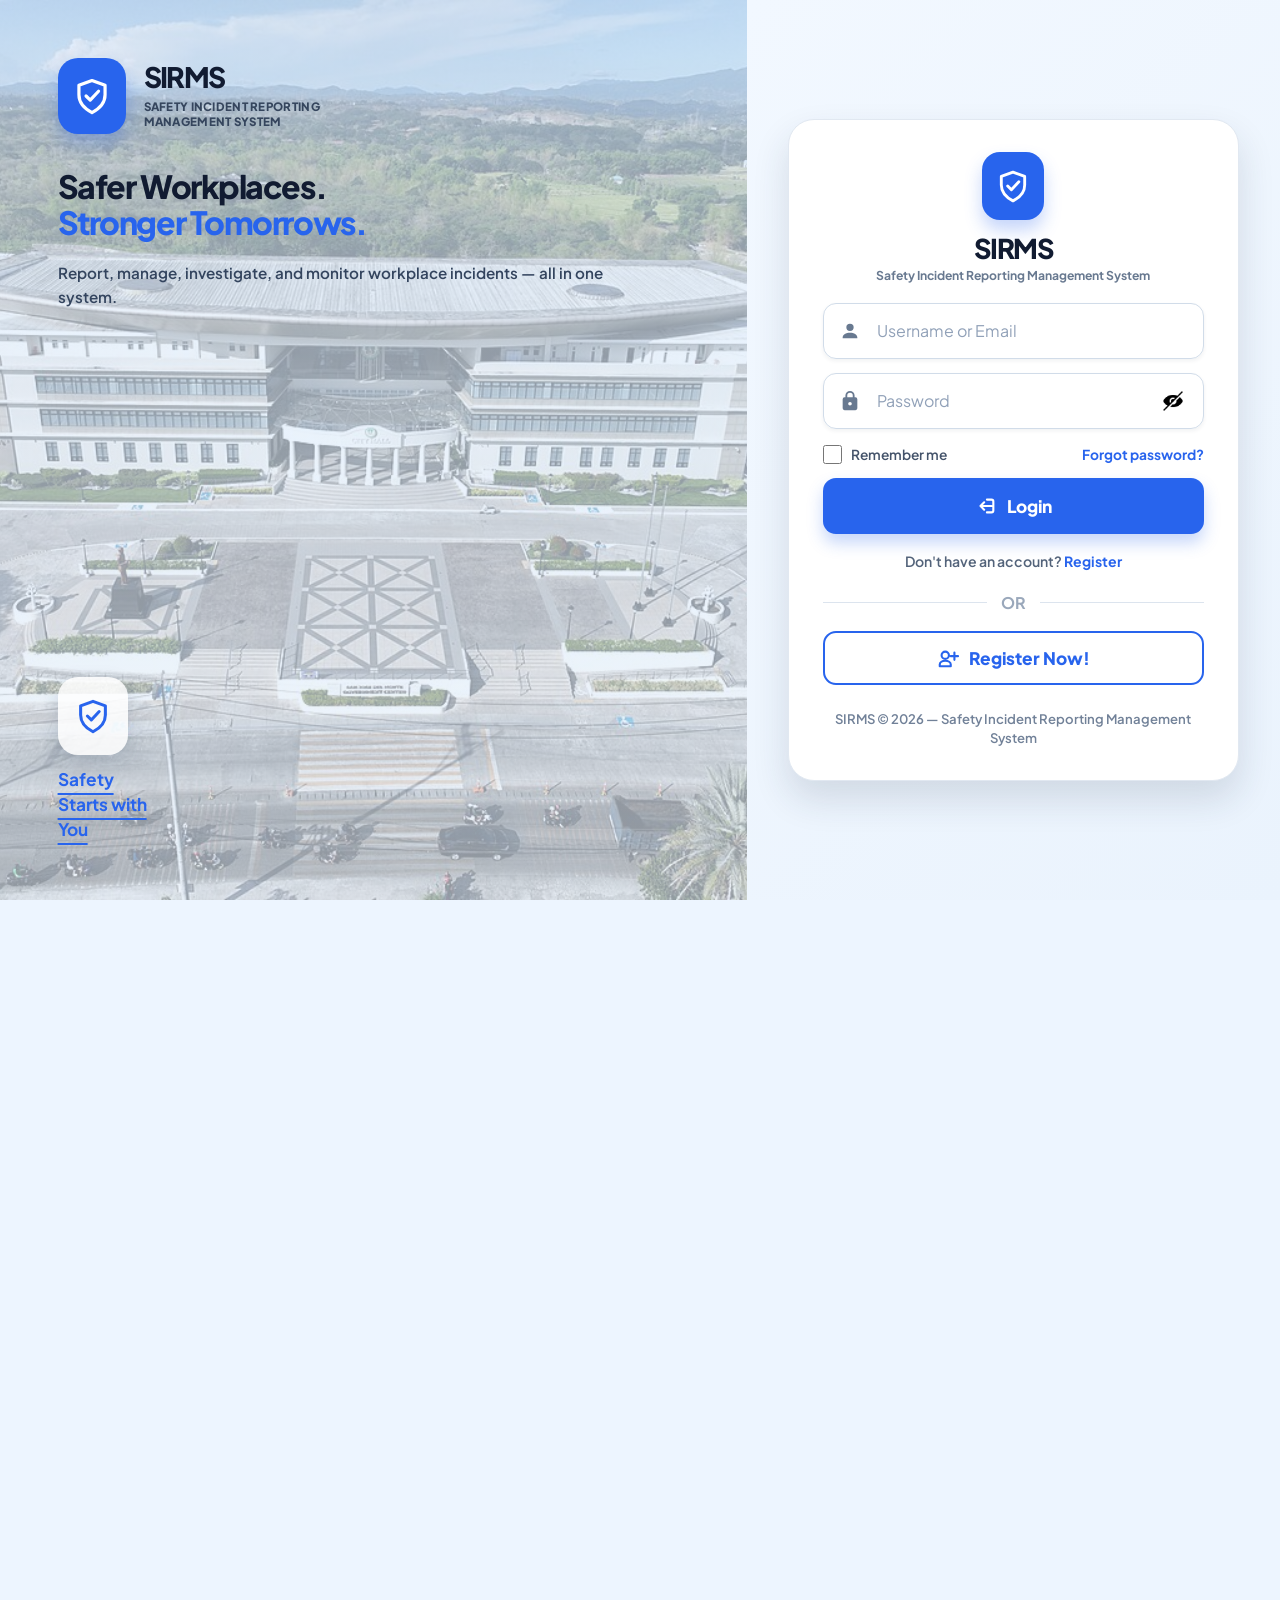
==== commit 6d019a86: "charge muna ako" ====
--- a/frontend/pages/admin.html
+++ b/frontend/pages/admin.html
@@ -13,6 +13,9 @@
     />
     <link rel="stylesheet" href="../assets/css/admin.css" />
     <script src="../assets/js/admin.js" defer></script>
+    <script src="../assets/js/reporters.js" defer></script>
+    <script src="../assets/js/admin-tables.js" defer></script>
+    <script src="../assets/js/sectors.js" defer></script>
   </head>
   <body>
     <div class="admin-shell">
@@ -59,9 +62,13 @@
           <a class="nav-item" href="#reporters"
             ><svg viewBox="0 0 24 24" aria-hidden="true">
               <circle cx="9" cy="8" r="3" />
-              <path d="M3.5 19v-1.5A4.5 4.5 0 0 1 8 13h2a4.5 4.5 0 0 1 4.5 4.5V19zM16 5.5a3 3 0 0 1 0 5.8M17 13h1a3.5 3.5 0 0 1 3.5 3.5V19H17" />
-            </svg><span>Reporter Account Management</span></a
-          >
+              <path
+                d="M3.5 19v-1.5A4.5 4.5 0 0 1 8 13h2a4.5 4.5 0 0 1 4.5 4.5V19zM16 5.5a3 3 0 0 1 0 5.8M17 13h1a3.5 3.5 0 0 1 3.5 3.5V19H17"
+              /></svg
+            ><span>Reporter Account Management</span></a
+          >
+          <a class="nav-item" href="#sectors"
+            ><svg viewBox="0 0 24 24" aria-hidden="true"><path d="M3 21h18M5 21V7l7-4 7 4v14M9 21v-6h6v6M8 9h2m4 0h2m-8 3h2m4 0h2" /></svg><span>Plant Sector Management</span></a>
           <a class="nav-item" href="login.html"
             ><svg viewBox="0 0 24 24" aria-hidden="true">
               <path
@@ -80,12 +87,13 @@
           </div>
           <div class="account-area">
             <button class="profile-button" type="button">
-              <span class="avatar">AD</span><span class="user-name">Administrator</span>
+              <span class="avatar">AD</span
+              ><span class="user-name">Administrator</span>
             </button>
           </div>
         </header>
 
-        <div class="dashboard-content">
+        <div class="dashboard-content" id="dashboard-overview">
           <section class="overview-grid" aria-label="Incident overview">
             <article class="panel chart-panel">
               <div class="chart-heading">
@@ -202,6 +210,17 @@
               <strong>228</strong
               ><span class="status-pill gray-pill">Closed</span>
             </article>
+            <article class="panel stat-card critical-stat-card">
+              <div class="stat-top">
+                <span>Total Critical</span
+                ><svg viewBox="0 0 24 24" aria-hidden="true">
+                  <path d="M12 3 2.8 20h18.4L12 3Z" />
+                  <path d="M12 9v5m0 3h.01" />
+                </svg>
+              </div>
+              <strong>1</strong
+              ><span class="status-pill red-pill">Needs attention</span>
+            </article>
           </section>
 
           <section class="panel incidents-panel" id="incidents">
@@ -229,7 +248,7 @@
               </div>
             </div>
             <div class="table-scroll">
-              <table>
+              <table class="admin-data-table">
                 <thead>
                   <tr>
                     <th>Incident ID</th>
@@ -302,15 +321,321 @@
                 </tbody>
               </table>
             </div>
-            <div class="table-footer">
-              <span>Showing 5 of 284 incidents</span>
-              <div class="pagination">
-                <button type="button">Previous</button><span>1 of 57</span
-                ><button type="button">Next</button>
-              </div>
-            </div>
           </section>
         </div>
+
+        <section class="sector-management" id="sectors" aria-labelledby="sectors-title" hidden>
+          <div class="sector-stats">
+            <article class="sector-stat"><span>Active Plant Sectors</span><strong id="sector-total">5</strong><small>Across 3 regional industrial zones</small></article>
+            <article class="sector-stat"><span>Operational Sub-Zones</span><strong>48</strong><small>High-pressure and heavy cargo grids</small></article>
+            <article class="sector-stat"><span>Assigned Responders</span><strong>64</strong><small>Active safety marshals</small></article>
+            <article class="sector-stat"><span>Geofence Compliance</span><strong>100%</strong><small>Perimeter sensors operational</small></article>
+          </div>
+          <section class="panel sector-form-panel" aria-labelledby="sectors-title">
+            <header class="sector-form-heading"><div><h1 id="sectors-title">Add New Site Plant Sector</h1><p>Step sequence: Add New Site Plant Sector → Input Name → Input Address → Confirm</p></div><span>FORM ID: SEC-REG-014</span></header>
+            <form id="sector-form" class="sector-form">
+              <label class="sector-span-1">Name of Plant Sector <b>*</b><input name="name" required maxlength="120" placeholder="e.g. Sector 5 - Cryogenic Processing Plant" /><small>Official alphanumeric descriptor displayed on dispatch alarms.</small></label>
+              <label class="sector-span-2">Address / Site Location of Plant Sector <b>*</b><input name="address" required maxlength="255" placeholder="Building 7, North Gate Industrial Park, San Jose Del Monte, Bulacan" /><small>Precise geographic address used for rapid ambulance and HAZMAT dispatch.</small></label>
+              <label>Sector Code / Identifier<input name="code" id="sector-code" readonly value="SEC-PLANT-06" /><small>System auto-assigned sequence code.</small></label>
+              <label>Assigned Facility Lead / Safety Supervisor<select name="lead"><option>Insp. Mateo Reyes (Chief Safety Officer)</option><option>Officer Maria Santos</option><option>Officer Alex Rivera</option></select><small>Responsible for weekly safety compliance sign-off.</small></label>
+              <label>Operational Risk Tier<select name="risk"><option>Tier 1 - High Risk (Chemical / Toxic Storage)</option><option>Tier 2 - Moderate Risk</option><option>Tier 3 - Low Risk</option></select><small>Determines automatic escalation rules and alarm levels.</small></label>
+              <div class="sector-form-actions"><p id="sector-message" role="status" aria-live="polite" hidden></p><button type="reset" class="reporter-reset">Reset Form</button><button type="submit" class="reporter-submit">Confirm &amp; Register Plant Sector</button></div>
+            </form>
+          </section>
+          <section class="panel sector-directory">
+            <header class="sector-directory-heading"><div><h2>Plant Sectors Directory</h2><p>Listing active sectors and instant edit controllers</p></div><input id="sector-search" type="search" placeholder="Search plant sector by name, code, address" aria-label="Search plant sectors" /><select id="sector-risk-filter" aria-label="Filter by risk tier"><option value="">All Risk Tiers</option><option>Tier 1</option><option>Tier 2</option><option>Tier 3</option></select><select id="sector-status-filter" aria-label="Filter by status"><option value="">Status: Active / Safe</option><option>ACTIVE</option><option>MAINTENANCE</option><option>CAUTION</option></select></header>
+            <div class="table-scroll"><table class="admin-data-table sector-table"><thead><tr><th>Sector Code</th><th>Plant Sector Name</th><th>Site Address &amp; Location</th><th>Staff &amp; Responders</th><th>Hazard &amp; Status</th><th>Actions</th></tr></thead><tbody id="sector-rows">
+              <tr data-risk="Tier 1" data-status="CAUTION"><td>#SEC-04</td><td><strong>Sector 4 - Chemical Storage Tank Farm</strong><small>Zone Alpha · Sub-grid B-10</small></td><td>Lot 12-B Industrial Corridor, Gate 3, SJDM, Bulacan</td><td>18 Staff · 4 Officers</td><td><span class="sector-status caution">ELEVATED CAUTION</span></td><td><button class="reporter-action" data-sector-action="edit" type="button">Edit Info</button> <button class="reporter-action" data-sector-action="view" type="button">View</button></td></tr>
+              <tr data-risk="Tier 2" data-status="ACTIVE"><td>#SEC-01</td><td><strong>Sector 1 - Central Power Turbines</strong><small>High Voltage Switchyard</small></td><td>Grid 1, East Valley Perimeter, Central Plant Complex</td><td>12 Staff · 3 Officers</td><td><span class="sector-status safe">ACTIVE · SAFE</span></td><td><button class="reporter-action" data-sector-action="edit" type="button">Edit Info</button> <button class="reporter-action" data-sector-action="view" type="button">View</button></td></tr>
+              <tr data-risk="Tier 2" data-status="MAINTENANCE"><td>#SEC-02</td><td><strong>Sector 2 - Petrochemical Cracking Unit</strong><small>Thermal Catalytic Tower 09</small></td><td>Block 4B, South Harbor Highway, Batangas Industrial Port</td><td>24 Staff · 6 Officers</td><td><span class="sector-status maintenance">MAINTENANCE</span></td><td><button class="reporter-action" data-sector-action="edit" type="button">Edit Info</button> <button class="reporter-action" data-sector-action="view" type="button">View</button></td></tr>
+              <tr data-risk="Tier 1" data-status="ACTIVE"><td>#SEC-03</td><td><strong>Sector 3 - High Pressure Boiler Array</strong><small>Steam Distribution Bay</small></td><td>Facility Bay 3, Inland Industrial Estate, Santa Rosa, Laguna</td><td>10 Staff · 2 Officers</td><td><span class="sector-status safe">ACTIVE · SAFE</span></td><td><button class="reporter-action" data-sector-action="edit" type="button">Edit Info</button> <button class="reporter-action" data-sector-action="view" type="button">View</button></td></tr>
+              <tr data-risk="Tier 3" data-status="ACTIVE"><td>#SEC-05</td><td><strong>Sector 5 - Automated Cargo Logistics Hub</strong><small>Terminal Yard &amp; Weigh Station</small></td><td>Pier 14 Pierhead, North Freight Corridor, Tondo Port Terminal</td><td>32 Staff · 5 Officers</td><td><span class="sector-status safe">ACTIVE · SAFE</span></td><td><button class="reporter-action" data-sector-action="edit" type="button">Edit Info</button> <button class="reporter-action" data-sector-action="view" type="button">View</button></td></tr>
+            </tbody></table></div>
+          </section>
+        </section>
+
+        <section
+          class="reporter-management"
+          id="reporters"
+          aria-labelledby="reporters-title"
+          hidden
+        >
+          <header class="reporter-page-heading"></header>
+
+          <div class="reporter-stats" aria-label="Reporter account totals">
+            <article class="reporter-stat">
+              <span>Total Reporters</span><strong data-stat="total">—</strong>
+            </article>
+            <article class="reporter-stat">
+              <span>Active Reporters</span><strong data-stat="active">—</strong>
+            </article>
+            <article class="reporter-stat">
+              <span>Inactive Reporters</span
+              ><strong data-stat="inactive">—</strong>
+            </article>
+          </div>
+
+          <section
+            class="panel provision-panel"
+            aria-labelledby="add-reporter-title"
+          >
+            <div class="provision-heading">
+              <div>
+                <h2 id="add-reporter-title">Add Reporter Account</h2>
+                <p>Enter the reporter’s details and account credentials.</p>
+              </div>
+              <span class="role-badge">REPORTER</span>
+            </div>
+            <form
+              class="reporter-form"
+              id="reporter-form"
+              action="../../backend/public/auth/reporters.php"
+              method="post"
+            >
+              <div class="reporter-fields">
+                <label
+                  >First Name <span>*</span
+                  ><input
+                    name="first_name"
+                    autocomplete="given-name"
+                    required
+                    minlength="2"
+                    maxlength="100"
+                    placeholder="e.g. Alex"
+                /></label>
+                <label
+                  >Last Name <span>*</span
+                  ><input
+                    name="last_name"
+                    autocomplete="family-name"
+                    required
+                    minlength="2"
+                    maxlength="100"
+                    placeholder="e.g. Rivera"
+                /></label>
+                <label
+                  >Work Email Address <span>*</span
+                  ><input
+                    name="email"
+                    type="email"
+                    autocomplete="email"
+                    required
+                    maxlength="254"
+                    placeholder="name@company.com"
+                /></label>
+                <label
+                  >System Username <span>*</span
+                  ><input
+                    name="username"
+                    autocomplete="username"
+                    required
+                    minlength="3"
+                    maxlength="50"
+                    pattern="[a-zA-Z0-9._-]+"
+                    placeholder="e.g. arivera"
+                /></label>
+                <label
+                  >Password <span>*</span
+                  ><input
+                    id="reporter-password"
+                    name="password"
+                    type="password"
+                    autocomplete="new-password"
+                    required
+                    minlength="8"
+                    placeholder="At least 8 characters" /><button
+                    class="password-toggle"
+                    type="button"
+                    aria-label="Show password"
+                    aria-pressed="false"
+                    data-target="reporter-password"
+                  >
+                    <img
+                      src="../assets/icons/closed-eyes.png"
+                      alt=""
+                      aria-hidden="true"
+                    /></button
+                ></label>
+                <label
+                  >Confirm Password <span>*</span
+                  ><input
+                    id="reporter-confirm-password"
+                    name="confirm_password"
+                    type="password"
+                    autocomplete="new-password"
+                    required
+                    minlength="8"
+                    placeholder="Re-enter password" /><button
+                    class="password-toggle"
+                    type="button"
+                    aria-label="Show password"
+                    aria-pressed="false"
+                    data-target="reporter-confirm-password"
+                  >
+                    <img
+                      src="../assets/icons/closed-eyes.png"
+                      alt=""
+                      aria-hidden="true"
+                    /></button
+                ></label>
+              </div>
+              <div class="reporter-form-actions">
+                <p
+                  class="reporter-form-message"
+                  role="status"
+                  aria-live="polite"
+                  hidden
+                ></p>
+                <button class="reporter-reset" type="reset">Reset Form</button
+                ><button class="reporter-submit" type="submit">
+                  Create Reporter Account
+                </button>
+              </div>
+            </form>
+          </section>
+
+          <section
+            class="panel reporter-directory"
+            aria-labelledby="reporter-directory-title"
+          >
+            <div class="reporter-directory-heading">
+              <div>
+                <h2 id="reporter-directory-title">
+                  Registered Reporters Directory
+                </h2>
+                <p>
+                  Accounts authorized to access the incident reporting portal.
+                </p>
+              </div>
+              <label class="reporter-search"
+                >Search reporters<input
+                  type="search"
+                  id="reporter-search"
+                  placeholder="Search name, username, or email"
+              /></label>
+            </div>
+            <div class="reporter-table-wrap">
+              <table class="reporter-table">
+                <thead>
+                  <tr>
+                    <th>Reporter Name</th>
+                    <th>Username</th>
+                    <th>Work Email</th>
+                    <th>Account ID</th>
+                    <th>Account Status</th>
+                    <th>Actions</th>
+                  </tr>
+                </thead>
+                <tbody id="reporter-rows">
+                  <tr>
+                    <td colspan="6">Loading reporter accounts…</td>
+                  </tr>
+                </tbody>
+              </table>
+            </div>
+            <p
+              class="reporter-count"
+              id="reporter-count"
+              aria-live="polite"
+            ></p>
+          </section>
+          <dialog
+            class="reporter-edit-dialog"
+            id="reporter-edit-dialog"
+            aria-labelledby="edit-reporter-title"
+          >
+            <form id="reporter-edit-form" class="reporter-edit-form">
+              <h2 id="edit-reporter-title">Update Reporter Account</h2>
+              <input type="hidden" name="id" />
+              <label
+                >First Name<input
+                  name="first_name"
+                  required
+                  minlength="2"
+                  maxlength="100"
+              /></label>
+              <label
+                >Last Name<input
+                  name="last_name"
+                  required
+                  minlength="2"
+                  maxlength="100"
+              /></label>
+              <label
+                >Work Email<input
+                  name="email"
+                  type="email"
+                  required
+                  maxlength="254"
+              /></label>
+              <label
+                >Username<input
+                  name="username"
+                  required
+                  minlength="3"
+                  maxlength="50"
+                  pattern="[a-zA-Z0-9._-]+"
+              /></label>
+              <p
+                class="reporter-edit-message"
+                role="status"
+                aria-live="polite"
+                hidden
+              ></p>
+              <div class="reporter-edit-actions">
+                <button type="button" class="reporter-reset" data-close-edit>
+                  Cancel</button
+                ><button type="submit" class="reporter-submit">
+                  Save Changes
+                </button>
+              </div>
+            </form>
+          </dialog>
+          <dialog
+            class="reporter-delete-dialog"
+            id="reporter-delete-dialog"
+            aria-labelledby="delete-reporter-title"
+          >
+            <form method="dialog" class="reporter-delete-content">
+              <img class="delete-warning-icon" src="../assets/icons/exclamation.png" alt="" aria-hidden="true" />
+              <h2 id="delete-reporter-title">Delete Reporter Account?</h2>
+              <p id="delete-reporter-copy">This action cannot be undone.</p>
+              <div class="reporter-edit-actions">
+                <button type="submit" class="reporter-reset">Cancel</button>
+                <button
+                  type="button"
+                  class="reporter-delete-confirm"
+                  id="confirm-reporter-delete"
+                >
+                  Delete Account
+                </button>
+              </div>
+            </form>
+          </dialog>
+          <dialog
+            class="reporter-delete-dialog"
+            id="reporter-status-dialog"
+            aria-labelledby="reporter-status-title"
+          >
+            <form method="dialog" class="reporter-delete-content">
+              <img class="delete-warning-icon status-warning-icon" src="../assets/icons/exclamation.png" alt="" aria-hidden="true" />
+              <h2 id="reporter-status-title">Block Reporter Account?</h2>
+              <p id="reporter-status-copy">
+                The reporter will no longer be able to sign in.
+              </p>
+              <div class="reporter-edit-actions">
+                <button type="submit" class="reporter-reset">Cancel</button>
+                <button
+                  type="button"
+                  class="reporter-delete-confirm"
+                  id="confirm-reporter-status"
+                >
+                  Block Account
+                </button>
+              </div>
+            </form>
+          </dialog>
+        </section>
       </main>
     </div>
   </body>
--- a/frontend/assets/css/admin.css
+++ b/frontend/assets/css/admin.css
@@ -10,6 +10,9 @@
 * {
   box-sizing: border-box;
 }
+[hidden] {
+  display: none !important;
+}
 body {
   margin: 0;
   color: var(--ink);
@@ -43,7 +46,7 @@
   align-items: flex-start;
   gap: 15px;
   padding: 0 10px;
-  color: var(--ink);
+  color: #000;
   text-decoration: none;
 }
 .brand-mark {
@@ -77,7 +80,7 @@
 }
 .brand-copy small {
   display: block;
-  color: var(--muted);
+  color: #000;
   font-size: 13px;
   line-height: 1.75;
 }
@@ -93,7 +96,7 @@
   min-height: 43px;
   padding: 0 14px;
   border-radius: 10px;
-  color: #50617e;
+  color: #000;
   text-decoration: none;
   font-size: 15px;
   transition:
@@ -102,7 +105,7 @@
 }
 .nav-item:hover,
 .nav-item.selected {
-  color: var(--blue);
+  color: #000;
   background: #eaf1ff;
 }
 .nav-item.selected {
@@ -124,7 +127,7 @@
   justify-content: space-between;
   margin-top: auto;
   padding: 0 10px;
-  color: #71819d;
+  color: #000;
   font-size: 12px;
 }
 .sidebar-foot i {
@@ -228,7 +231,7 @@
 }
 .overview-grid {
   display: grid;
-  grid-template-columns: minmax(390px, 2.25fr) repeat(3, minmax(145px, 0.72fr));
+  grid-template-columns: repeat(4, minmax(0, 1fr));
   gap: 13px;
 }
 .panel {
@@ -239,6 +242,8 @@
   box-shadow: 0 2px 8px rgba(26, 54, 93, 0.025);
 }
 .chart-panel {
+  order: 1;
+  grid-column: 1 / -1;
   min-height: 273px;
   padding: 18px 20px 12px;
 }
@@ -347,6 +352,7 @@
   stroke-linecap: round;
   stroke-linejoin: round;
 }
+.critical-stat-card .stat-top svg { stroke: #e02f43; }
 .stat-card > strong {
   margin: auto 0;
   font-size: 44px;
@@ -446,6 +452,10 @@
 .table-scroll {
   overflow-x: auto;
 }
+.admin-table-pagination { display: flex; align-items: center; justify-content: space-between; gap: 12px; padding: 12px 18px; border-top: 1px solid #edf0f4; color: #657693; font-size: 12px; }
+.admin-table-pagination > div { display: flex; align-items: center; gap: 10px; }
+.admin-table-pagination button { padding: 7px 10px; border: 1px solid #e3e8ef; border-radius: 7px; background: #f7f9fb; color: #263247; font: inherit; cursor: pointer; }
+.admin-table-pagination button:disabled { opacity: .45; cursor: default; }
 table {
   width: 100%;
   border-collapse: collapse;
@@ -499,6 +509,113 @@
   padding: 8px 14px;
   cursor: default;
 }
+
+.reporter-management {
+  display: grid;
+  gap: 18px;
+  padding: 26px 22px 38px;
+  background: #f5f7fa;
+  scroll-margin-top: 12px;
+}
+.reporter-page-heading h1 { margin: 0 0 4px; font-size: 27px; letter-spacing: -.04em; }
+.reporter-page-heading p, .provision-heading p, .reporter-directory-heading p { margin: 0; color: var(--muted); font-size: 13px; }
+.reporter-stats { display: grid; grid-template-columns: repeat(3, minmax(0, 1fr)); gap: 14px; }
+.reporter-stat { display: grid; gap: 10px; padding: 18px 20px; border: 1px solid var(--line); border-radius: 13px; background: #fff; }
+.reporter-stat span { color: var(--muted); font-size: 12px; font-weight: 700; text-transform: uppercase; letter-spacing: .04em; }
+.reporter-stat strong { font-size: 32px; line-height: 1; }
+.provision-panel, .reporter-directory { overflow: hidden; }
+.provision-heading, .reporter-directory-heading { display: flex; align-items: center; justify-content: space-between; gap: 18px; padding: 18px 22px; background: #f1f3f6; }
+.provision-heading h2, .reporter-directory-heading h2 { margin: 0 0 4px; font-size: 18px; }
+.role-badge { padding: 7px 10px; border-radius: 6px; background: #e4e8ed; color: #4a5565; font-size: 11px; font-weight: 700; letter-spacing: .04em; }
+.reporter-form { padding: 22px; }
+.reporter-fields { display: grid; grid-template-columns: repeat(3, minmax(0, 1fr)); gap: 17px 16px; }
+.reporter-fields label { display: block; color: #263247; font-size: 13px; font-weight: 600; }
+.reporter-fields label > span { color: #d12a36; }
+.reporter-fields input { display: block; margin-top: 7px; }
+.reporter-fields input, .reporter-search input { width: 100%; min-width: 0; height: 43px; padding: 0 12px; border: 1px solid #e2e7ee; border-radius: 8px; outline: none; background: #f5f6f8; color: var(--ink); font-size: 13px; }
+.reporter-fields input:focus, .reporter-search input:focus { border-color: var(--blue); box-shadow: 0 0 0 3px #1769f51a; }
+.reporter-fields .password-toggle { float: right; width: 34px; height: 30px; margin-top: -36px; position: relative; display: grid; place-items: center; padding: 0; border: 0; background: transparent; cursor: pointer; }
+.reporter-fields .password-toggle img { width: 20px; height: 20px; object-fit: contain; }
+.reporter-fields label:has(.password-toggle) input { padding-right: 42px; }
+.reporter-form-actions { display: flex; align-items: center; justify-content: flex-end; gap: 10px; margin-top: 20px; }
+.reporter-form-message { flex: 1; margin: 0; font-size: 13px; }
+.reporter-form-message.is-success { color: #087450; }
+.reporter-form-message.is-error { color: #bd2835; }
+.reporter-reset, .reporter-submit { min-height: 42px; padding: 0 16px; border: 0; border-radius: 8px; font-size: 13px; font-weight: 700; cursor: pointer; }
+.reporter-reset { background: #eef0f3; color: #485469; }
+.reporter-submit { background: #0755d4; color: #fff; }
+.reporter-submit:disabled { opacity: .65; cursor: wait; }
+.reporter-directory-heading { align-items: flex-start; background: #fff; }
+.reporter-search { display: grid; gap: 5px; width: min(330px, 100%); color: #59677e; font-size: 11px; }
+.reporter-table-wrap { overflow-x: auto; }
+.reporter-table { min-width: 720px; }
+.reporter-table th { padding: 12px 16px; background: #f7f8fa; color: #59677e; font-size: 11px; text-transform: uppercase; letter-spacing: .03em; }
+.reporter-table td { padding: 12px 16px; height: auto; white-space: normal; }
+.reporter-table th:first-child, .reporter-table td:first-child { padding-left: 22px; }
+.reporter-table th:last-child, .reporter-table td:last-child { text-align: left; }
+.reporter-table .reporter-actions { display: flex; gap: 7px; }
+.reporter-action { padding: 6px 9px; border: 1px solid #e1e6ed; border-radius: 7px; background: #fff; color: #30405a; font-size: 11px; font-weight: 700; cursor: pointer; }
+.reporter-action.block { color: #b42332; }
+.reporter-action.unblock { color: #087450; }
+.reporter-action.delete { color: #b42332; border-color: #f1c8cd; }
+.reporter-edit-dialog { width: min(480px, calc(100% - 30px)); padding: 0; border: 0; border-radius: 14px; box-shadow: 0 18px 60px #17243740; }
+.reporter-edit-dialog::backdrop { background: #17243780; }
+.reporter-edit-form { display: grid; gap: 13px; padding: 24px; }
+.reporter-edit-form h2 { margin: 0 0 4px; font-size: 20px; }
+.reporter-edit-form label { display: grid; gap: 6px; color: #263247; font-size: 12px; font-weight: 700; }
+.reporter-edit-form input { width: 100%; height: 40px; padding: 0 11px; border: 1px solid #dfe5ed; border-radius: 8px; background: #f7f8fa; font: inherit; font-weight: 400; }
+.reporter-edit-actions { display: flex; justify-content: flex-end; gap: 8px; margin-top: 6px; }
+.reporter-edit-message { margin: 0; color: #bd2835; font-size: 12px; }
+.reporter-delete-dialog { width: min(420px, calc(100% - 30px)); padding: 0; border: 0; border-radius: 16px; box-shadow: 0 18px 60px #17243740; }
+.reporter-delete-dialog::backdrop { background: #17243780; }
+.reporter-delete-content { display: grid; justify-items: center; gap: 12px; padding: 28px; text-align: center; }
+.delete-warning-icon { display: block; width: 48px; height: 48px; object-fit: contain; }
+.reporter-delete-content h2 { margin: 2px 0 0; font-size: 20px; }
+.reporter-delete-content p { margin: 0; color: var(--muted); font-size: 13px; line-height: 1.5; }
+.reporter-delete-confirm { min-height: 42px; padding: 0 16px; border: 0; border-radius: 8px; background: #c62838; color: #fff; font-size: 13px; font-weight: 700; cursor: pointer; }
+.reporter-delete-confirm:disabled { opacity: .65; cursor: wait; }
+.reporter-delete-confirm.is-unblock { background: #087450; }
+.reporter-status { display: inline-block; padding: 5px 10px; border-radius: 999px; background: #cdf8e8; color: #087450; font-size: 11px; font-weight: 700; }
+.reporter-status.inactive { background: #edf0f3; color: #59677e; }
+.reporter-count { margin: 0; padding: 13px 22px; border-top: 1px solid #edf0f4; color: var(--muted); font-size: 12px; }
+.sector-management { display: grid; gap: 18px; padding: 24px 22px 36px; background: #f5f7fa; }
+.sector-stats { display: grid; grid-template-columns: repeat(4, minmax(0, 1fr)); gap: 14px; }
+.sector-stat { display: grid; align-content: start; gap: 10px; min-height: 160px; padding: 19px 21px; border: 1px solid var(--line); border-radius: 13px; background: #fff; }
+.sector-stat span { color: #68748d; font-size: 11px; font-weight: 700; letter-spacing: .04em; text-transform: uppercase; }
+.sector-stat strong { font-size: 34px; line-height: 1; }
+.sector-stat small { color: var(--muted); font-size: 12px; line-height: 1.45; }
+.sector-form-panel { padding: 24px; }
+.sector-form-heading, .sector-directory-heading { display: flex; align-items: center; justify-content: space-between; gap: 18px; }
+.sector-form-heading { margin-bottom: 25px; }
+.sector-form-heading h1, .sector-directory-heading h2 { margin: 0 0 5px; font-size: 21px; letter-spacing: -.03em; }
+.sector-form-heading p, .sector-directory-heading p { margin: 0; color: var(--muted); font-size: 12px; }
+.sector-form-heading > span { padding: 8px 10px; border-radius: 6px; background: #e6edff; color: #53617b; font: 700 11px ui-monospace, monospace; white-space: nowrap; }
+.sector-form { display: grid; grid-template-columns: repeat(3, minmax(0, 1fr)); gap: 20px 18px; }
+.sector-form label { display: block; color: #263247; font-size: 13px; font-weight: 700; }
+.sector-form label b { display: inline; color: #d12a36; }
+.sector-form label small { display: block; margin-top: 5px; color: var(--muted); font-size: 11px; font-weight: 400; line-height: 1.4; }
+.sector-form label input, .sector-form label select { display: block; margin-top: 7px; }
+.sector-form input, .sector-form select, .sector-directory-heading input, .sector-directory-heading select { width: 100%; min-width: 0; min-height: 43px; padding: 0 12px; border: 1px solid #e2e7ee; border-radius: 8px; outline: 0; background: #f5f6f8; color: var(--ink); font: 400 13px "Plus Jakarta Sans", system-ui, sans-serif; }
+.sector-form input:focus, .sector-form select:focus, .sector-directory-heading input:focus, .sector-directory-heading select:focus { border-color: var(--blue); box-shadow: 0 0 0 3px #1769f51a; }
+.sector-form input[readonly] { color: #3e4a60; font-family: ui-monospace, monospace; }
+.sector-span-1 { grid-column: span 1; }
+.sector-span-2 { grid-column: span 2; }
+.sector-form-actions { grid-column: 1 / -1; display: flex; align-items: center; justify-content: flex-end; gap: 10px; margin-top: 3px; }
+.sector-form-actions p { flex: 1; margin: 0; color: #087450; font-size: 12px; }
+.sector-directory { overflow: hidden; }
+.sector-directory-heading { align-items: center; padding: 20px 22px; }
+.sector-directory-heading > div { min-width: 150px; margin-right: auto; }
+.sector-directory-heading input { width: 260px; }
+.sector-directory-heading select { width: 190px; }
+.sector-table { min-width: 900px; }
+.sector-table th { padding: 12px 14px; background: #f2f4f7; color: #56627a; font-size: 10px; text-transform: uppercase; }
+.sector-table td { height: auto; padding: 13px 14px; font-size: 12px; }
+.sector-table td small { display: block; margin-top: 4px; color: #79849a; font-size: 10px; }
+.sector-table .reporter-action { padding: 7px 8px; }
+.sector-status { display: inline-flex; padding: 6px 9px; border-radius: 999px; font-size: 10px; font-weight: 800; white-space: nowrap; }
+.sector-status.safe { background: #cdf8e8; color: #087450; }
+.sector-status.maintenance { background: #dce7ff; color: #40577f; }
+.sector-status.caution { background: #ffe0dd; color: #b42332; }
 .table-footer {
   min-height: 74px;
   display: flex;
@@ -521,17 +638,19 @@
 }
 
 @media (max-width: 1250px) {
+  .sector-stats { grid-template-columns: repeat(2, minmax(0, 1fr)); }
+  .sector-directory-heading { flex-wrap: wrap; }
+  .sector-directory-heading > div { flex: 1 0 100%; }
+  .sector-directory-heading input { flex: 1 1 220px; }
   .overview-grid {
     grid-template-columns: repeat(3, minmax(150px, 1fr));
   }
-  .chart-panel {
-    grid-column: 1 / -1;
-  }
   .stat-card {
     min-height: 190px;
   }
 }
 @media (max-width: 900px) {
+  .sector-form { grid-template-columns: repeat(2, minmax(0, 1fr)); }
   .sidebar {
     width: 78px;
     align-items: center;
@@ -570,6 +689,8 @@
   .dashboard-content {
     padding-inline: 17px;
   }
+  .reporter-management { padding-inline: 17px; }
+  .reporter-fields { grid-template-columns: repeat(2, minmax(0, 1fr)); }
   .incidents-heading {
     align-items: flex-start;
     flex-direction: column;
@@ -580,46 +701,102 @@
   }
 }
 @media (max-width: 600px) {
+  .sector-management { padding: 16px 12px 24px; }
+  .sector-stats { grid-template-columns: 1fr 1fr; gap: 9px; }
+  .sector-stat { min-height: 135px; padding: 14px; }
+  .sector-stat strong { font-size: 28px; }
+  .sector-form-panel { padding: 17px 14px; }
+  .sector-form-heading { align-items: flex-start; flex-direction: column; margin-bottom: 18px; }
+  .sector-form-heading h1 { font-size: 18px; }
+  .sector-form { grid-template-columns: 1fr; gap: 16px; }
+  .sector-span-1, .sector-span-2 { grid-column: auto; }
+  .sector-form-actions { align-items: stretch; flex-direction: column; }
+  .sector-form-actions button { width: 100%; }
+  .sector-directory-heading { align-items: stretch; flex-direction: column; padding: 16px; }
+  .sector-directory-heading > div { min-width: 0; }
+  .sector-directory-heading input, .sector-directory-heading select { width: 100%; flex: auto; }
   .sidebar {
-    position: static;
+    position: fixed;
+    inset: auto 12px calc(10px + env(safe-area-inset-bottom)) 12px;
+    z-index: 20;
     width: auto;
     height: auto;
     align-items: stretch;
-    flex-direction: column;
-    gap: 8px;
-    padding: 9px 16px;
-    border-right: 0;
-    border-bottom: 1px solid var(--line);
-  }
-  .brand-mark {
-    width: 38px;
-    height: 38px;
-    margin: 0;
-  }
-  .brand-copy {
-    display: block;
-  }
-  .brand-copy small {
-    display: none;
-  }
-  .side-nav {
-    width: auto;
-    display: flex;
-    justify-content: space-between;
-    gap: 4px;
-    margin: 0;
-  }
-  .nav-item {
-    width: 38px;
-    height: 38px;
-    min-height: 38px;
-  }
+    padding: 7px 8px;
+    border: 1px solid #e4e9f0;
+    border-radius: 18px;
+    background: rgba(255, 255, 255, .97);
+    box-shadow: 0 8px 28px rgba(24, 38, 58, .16);
+    backdrop-filter: blur(16px);
+  }
+  .sidebar > .brand,
   .sidebar-foot {
     display: none;
   }
+  .side-nav {
+    width: 100%;
+    display: flex;
+    align-items: stretch;
+    justify-content: space-around;
+    gap: 2px;
+    margin: 0;
+  }
+  .nav-item {
+    flex: 1 1 0;
+    min-width: 0;
+    min-height: 54px;
+    height: auto;
+    display: flex;
+    flex-direction: column;
+    justify-content: center;
+    gap: 4px;
+    padding: 5px 2px;
+    border-radius: 12px;
+    font-size: 9px;
+    line-height: 1.15;
+    text-align: center;
+  }
+  .nav-item span {
+    display: block;
+    max-width: 100%;
+    overflow: hidden;
+    text-overflow: ellipsis;
+    white-space: nowrap;
+  }
+  .nav-item svg {
+    width: 20px;
+    height: 20px;
+  }
   .main-area {
     margin-left: 0;
-  }
+    padding-bottom: calc(88px + env(safe-area-inset-bottom));
+  }
+  .reporter-table-wrap { overflow: visible; }
+  .reporter-table { min-width: 0; width: 100%; }
+  .reporter-table thead { display: none; }
+  .reporter-table tbody { display: grid; gap: 11px; padding: 12px; }
+  .reporter-table tbody tr { display: block; overflow: hidden; border: 1px solid #e5eaf1; border-radius: 12px; background: #fff; box-shadow: 0 2px 8px rgba(26, 54, 93, .05); }
+  .reporter-table tbody td { display: flex; align-items: flex-start; justify-content: space-between; gap: 12px; min-height: 0; padding: 10px 12px; border-top: 1px solid #f0f2f5; text-align: right; font-size: 12px; overflow-wrap: anywhere; }
+  .reporter-table tbody td:first-child { justify-content: flex-start; padding: 13px 12px; border-top: 0; font-size: 14px; }
+  .reporter-table tbody td::before { content: attr(data-label); flex: 0 0 92px; color: #65718a; font-size: 10px; font-weight: 700; text-align: left; text-transform: uppercase; letter-spacing: .025em; }
+  .reporter-table tbody td:first-child::before { flex-basis: 92px; }
+  .reporter-table .reporter-actions { justify-content: flex-end; flex-wrap: wrap; gap: 5px; }
+  .reporter-table .reporter-action { padding: 6px 7px; font-size: 10px; }
+  .table-scroll { overflow: visible; }
+  .admin-data-table { min-width: 0; }
+  .admin-data-table thead { display: none; }
+  .admin-data-table tbody { display: grid; gap: 11px; padding: 12px; }
+  .admin-data-table tbody tr { display: block; overflow: hidden; border: 1px solid #e5eaf1; border-radius: 12px; background: #fff; box-shadow: 0 2px 8px rgba(26, 54, 93, .05); }
+  .admin-data-table tbody td { display: flex; align-items: flex-start; justify-content: space-between; gap: 12px; height: auto; min-height: 0; padding: 10px 12px; border-top: 1px solid #f0f2f5; text-align: right; white-space: normal; overflow-wrap: anywhere; font-size: 12px; }
+  .admin-data-table tbody td:first-child { padding: 11px 12px; border-top: 0; }
+  .admin-data-table tbody td::before { content: attr(data-label); flex: 0 0 92px; color: #65718a; font-size: 10px; font-weight: 700; text-align: left; text-transform: uppercase; letter-spacing: .025em; }
+  .admin-table-pagination { align-items: flex-start; flex-direction: column; padding: 12px 14px; }
+  .admin-table-pagination > div { width: 100%; justify-content: space-between; }
+  .reporter-stats { grid-template-columns: 1fr; }
+  .reporter-fields { grid-template-columns: 1fr; }
+  .reporter-directory-heading, .provision-heading { align-items: flex-start; flex-direction: column; }
+  .reporter-form-actions { align-items: stretch; flex-direction: column; }
+  .reporter-reset, .reporter-submit { width: 100%; }
   .topbar {
     min-height: 74px;
     padding: 12px 16px;
@@ -655,7 +832,6 @@
     gap: 9px;
   }
   .chart-panel {
-    grid-column: 1 / -1;
     min-height: 252px;
     padding: 15px 12px 8px;
   }
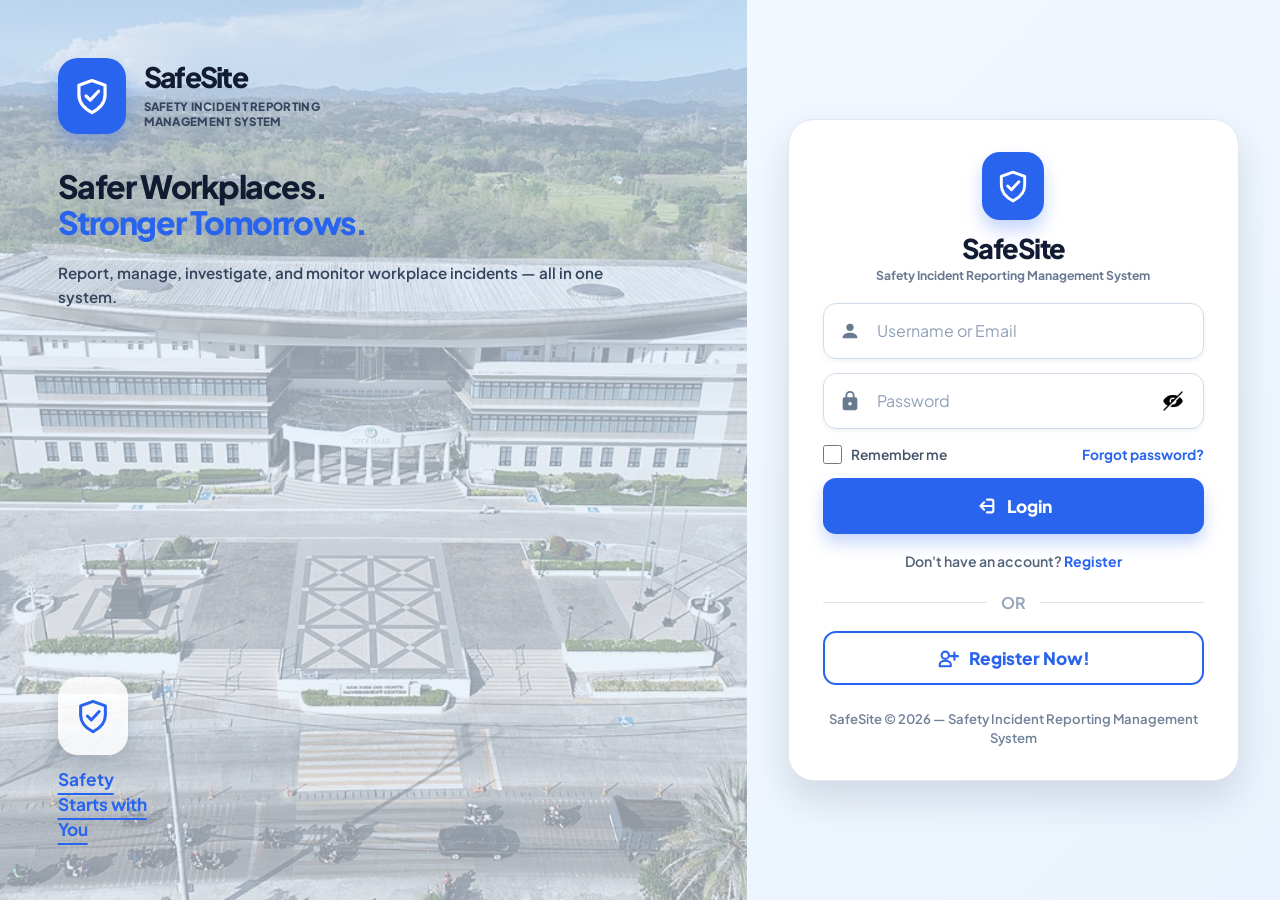
==== commit 759829c0: "pssk" ====
--- a/frontend/pages/admin.html
+++ b/frontend/pages/admin.html
@@ -4,7 +4,7 @@
     <meta charset="UTF-8" />
     <meta name="viewport" content="width=device-width, initial-scale=1" />
     <meta name="theme-color" content="#f4f7fb" />
-    <title>Admin Dashboard | SIRMS</title>
+    <title>Admin Dashboard | SafeSite</title>
     <link rel="preconnect" href="https://fonts.googleapis.com" />
     <link rel="preconnect" href="https://fonts.gstatic.com" crossorigin />
     <link
@@ -12,6 +12,7 @@
       rel="stylesheet"
     />
     <link rel="stylesheet" href="../assets/css/admin.css" />
+    <script src="../assets/js/uppercase-inputs.js" defer></script>
     <script src="../assets/js/admin.js" defer></script>
     <script src="../assets/js/reporters.js" defer></script>
     <script src="../assets/js/admin-tables.js" defer></script>
@@ -29,7 +30,7 @@
               <path class="brand-check" d="m8.8 11.8 2.1 2.1 4.5-4.7" /></svg
           ></span>
           <span class="brand-copy"
-            ><strong>SIRMS</strong
+            ><strong>SafeSite</strong
             ><small>Safety Operations<br />Management</small></span
           >
         </a>
@@ -68,7 +69,12 @@
             ><span>Reporter Account Management</span></a
           >
           <a class="nav-item" href="#sectors"
-            ><svg viewBox="0 0 24 24" aria-hidden="true"><path d="M3 21h18M5 21V7l7-4 7 4v14M9 21v-6h6v6M8 9h2m4 0h2m-8 3h2m4 0h2" /></svg><span>Plant Sector Management</span></a>
+            ><svg viewBox="0 0 24 24" aria-hidden="true">
+              <path
+                d="M3 21h18M5 21V7l7-4 7 4v14M9 21v-6h6v6M8 9h2m4 0h2m-8 3h2m4 0h2"
+              /></svg
+            ><span>Plant Sector Management</span></a
+          >
           <a class="nav-item" href="login.html"
             ><svg viewBox="0 0 24 24" aria-hidden="true">
               <path
@@ -324,34 +330,234 @@
           </section>
         </div>
 
-        <section class="sector-management" id="sectors" aria-labelledby="sectors-title" hidden>
+        <section
+          class="sector-management"
+          id="sectors"
+          aria-labelledby="sectors-title"
+          hidden
+        >
           <div class="sector-stats">
-            <article class="sector-stat"><span>Active Plant Sectors</span><strong id="sector-total">5</strong><small>Across 3 regional industrial zones</small></article>
-            <article class="sector-stat"><span>Operational Sub-Zones</span><strong>48</strong><small>High-pressure and heavy cargo grids</small></article>
-            <article class="sector-stat"><span>Assigned Responders</span><strong>64</strong><small>Active safety marshals</small></article>
-            <article class="sector-stat"><span>Geofence Compliance</span><strong>100%</strong><small>Perimeter sensors operational</small></article>
+            <article class="sector-stat">
+              <span>Total Plant Sectors</span
+              ><strong id="sector-total">—</strong
+              ><small>Registered site locations</small>
+            </article>
+            <article class="sector-stat">
+              <span>Active Sectors</span><strong id="sector-active">—</strong
+              ><small>Available for operations</small>
+            </article>
+            <article class="sector-stat">
+              <span>Inactive Sectors</span
+              ><strong id="sector-inactive">—</strong
+              ><small>Currently unavailable</small>
+            </article>
+            <article class="sector-stat">
+              <span>Tier 1 High Risk</span
+              ><strong id="sector-high-risk">—</strong
+              ><small>Require elevated precautions</small>
+            </article>
           </div>
-          <section class="panel sector-form-panel" aria-labelledby="sectors-title">
-            <header class="sector-form-heading"><div><h1 id="sectors-title">Add New Site Plant Sector</h1><p>Step sequence: Add New Site Plant Sector → Input Name → Input Address → Confirm</p></div><span>FORM ID: SEC-REG-014</span></header>
+          <section
+            class="panel sector-form-panel"
+            aria-labelledby="sectors-title"
+          >
+            <header class="sector-form-heading">
+              <div>
+                <h1 id="sectors-title">Add New Site Plant Sector</h1>
+                <p>
+                  Step sequence: Add New Site Plant Sector → Input Name → Input
+                  Address → Confirm
+                </p>
+              </div>
+              <span>FORM ID: SEC-REG-014</span>
+            </header>
             <form id="sector-form" class="sector-form">
-              <label class="sector-span-1">Name of Plant Sector <b>*</b><input name="name" required maxlength="120" placeholder="e.g. Sector 5 - Cryogenic Processing Plant" /><small>Official alphanumeric descriptor displayed on dispatch alarms.</small></label>
-              <label class="sector-span-2">Address / Site Location of Plant Sector <b>*</b><input name="address" required maxlength="255" placeholder="Building 7, North Gate Industrial Park, San Jose Del Monte, Bulacan" /><small>Precise geographic address used for rapid ambulance and HAZMAT dispatch.</small></label>
-              <label>Sector Code / Identifier<input name="code" id="sector-code" readonly value="SEC-PLANT-06" /><small>System auto-assigned sequence code.</small></label>
-              <label>Assigned Facility Lead / Safety Supervisor<select name="lead"><option>Insp. Mateo Reyes (Chief Safety Officer)</option><option>Officer Maria Santos</option><option>Officer Alex Rivera</option></select><small>Responsible for weekly safety compliance sign-off.</small></label>
-              <label>Operational Risk Tier<select name="risk"><option>Tier 1 - High Risk (Chemical / Toxic Storage)</option><option>Tier 2 - Moderate Risk</option><option>Tier 3 - Low Risk</option></select><small>Determines automatic escalation rules and alarm levels.</small></label>
-              <div class="sector-form-actions"><p id="sector-message" role="status" aria-live="polite" hidden></p><button type="reset" class="reporter-reset">Reset Form</button><button type="submit" class="reporter-submit">Confirm &amp; Register Plant Sector</button></div>
+              <label class="sector-span-1"
+                >Name of Plant Sector <b>*</b
+                ><input
+                  name="sector_name"
+                  required
+                  maxlength="150"
+                  placeholder="e.g. Sector 5 - Cryogenic Processing Plant"
+                /><small
+                  >Official alphanumeric descriptor displayed on dispatch
+                  alarms.</small
+                ></label
+              >
+              <label class="sector-span-2"
+                >Address / Site Location of Plant Sector <b>*</b
+                ><input
+                  name="address"
+                  required
+                  maxlength="255"
+                  placeholder="Building 7, North Gate Industrial Park, San Jose Del Monte, Bulacan"
+                /><small
+                  >Precise geographic address used for rapid ambulance and
+                  HAZMAT dispatch.</small
+                ></label
+              >
+              <label
+                >Sector Code / Identifier<input
+                  id="sector-code"
+                  readonly
+                  value="Assigned after saving"
+                /><small>Generated from the database record ID.</small></label
+              >
+              <label
+                >Assigned Facility Lead / Safety Supervisor<input
+                  name="facility_lead"
+                  maxlength="150"
+                  placeholder="e.g. Insp. Mateo Reyes"
+                /><small>Responsible person for the site.</small></label
+              >
+              <label
+                >Operational Risk Tier<select name="risk_tier">
+                  <option value="TIER 1">
+                    TIER 1 - HIGH RISK (CHEMICAL / TOXIC STORAGE)
+                  </option>
+                  <option value="TIER 2" selected>
+                    TIER 2 - MODERATE RISK
+                  </option>
+                  <option value="TIER 3">TIER 3 - LOW RISK</option></select
+                ><small
+                  >Determines the site's operational risk classification.</small
+                ></label
+              >
+              <label class="sector-span-2"
+                >Description / Notes<textarea
+                  name="description"
+                  maxlength="5000"
+                  rows="2"
+                  placeholder="Add site details or safety notes (optional)"
+                ></textarea>
+              </label>
+              <div class="sector-form-actions">
+                <p
+                  id="sector-message"
+                  role="status"
+                  aria-live="polite"
+                  hidden
+                ></p>
+                <button type="reset" class="reporter-reset">Reset Form</button
+                ><button type="submit" class="reporter-submit">
+                  Confirm &amp; Register Plant Sector
+                </button>
+              </div>
             </form>
           </section>
           <section class="panel sector-directory">
-            <header class="sector-directory-heading"><div><h2>Plant Sectors Directory</h2><p>Listing active sectors and instant edit controllers</p></div><input id="sector-search" type="search" placeholder="Search plant sector by name, code, address" aria-label="Search plant sectors" /><select id="sector-risk-filter" aria-label="Filter by risk tier"><option value="">All Risk Tiers</option><option>Tier 1</option><option>Tier 2</option><option>Tier 3</option></select><select id="sector-status-filter" aria-label="Filter by status"><option value="">Status: Active / Safe</option><option>ACTIVE</option><option>MAINTENANCE</option><option>CAUTION</option></select></header>
-            <div class="table-scroll"><table class="admin-data-table sector-table"><thead><tr><th>Sector Code</th><th>Plant Sector Name</th><th>Site Address &amp; Location</th><th>Staff &amp; Responders</th><th>Hazard &amp; Status</th><th>Actions</th></tr></thead><tbody id="sector-rows">
-              <tr data-risk="Tier 1" data-status="CAUTION"><td>#SEC-04</td><td><strong>Sector 4 - Chemical Storage Tank Farm</strong><small>Zone Alpha · Sub-grid B-10</small></td><td>Lot 12-B Industrial Corridor, Gate 3, SJDM, Bulacan</td><td>18 Staff · 4 Officers</td><td><span class="sector-status caution">ELEVATED CAUTION</span></td><td><button class="reporter-action" data-sector-action="edit" type="button">Edit Info</button> <button class="reporter-action" data-sector-action="view" type="button">View</button></td></tr>
-              <tr data-risk="Tier 2" data-status="ACTIVE"><td>#SEC-01</td><td><strong>Sector 1 - Central Power Turbines</strong><small>High Voltage Switchyard</small></td><td>Grid 1, East Valley Perimeter, Central Plant Complex</td><td>12 Staff · 3 Officers</td><td><span class="sector-status safe">ACTIVE · SAFE</span></td><td><button class="reporter-action" data-sector-action="edit" type="button">Edit Info</button> <button class="reporter-action" data-sector-action="view" type="button">View</button></td></tr>
-              <tr data-risk="Tier 2" data-status="MAINTENANCE"><td>#SEC-02</td><td><strong>Sector 2 - Petrochemical Cracking Unit</strong><small>Thermal Catalytic Tower 09</small></td><td>Block 4B, South Harbor Highway, Batangas Industrial Port</td><td>24 Staff · 6 Officers</td><td><span class="sector-status maintenance">MAINTENANCE</span></td><td><button class="reporter-action" data-sector-action="edit" type="button">Edit Info</button> <button class="reporter-action" data-sector-action="view" type="button">View</button></td></tr>
-              <tr data-risk="Tier 1" data-status="ACTIVE"><td>#SEC-03</td><td><strong>Sector 3 - High Pressure Boiler Array</strong><small>Steam Distribution Bay</small></td><td>Facility Bay 3, Inland Industrial Estate, Santa Rosa, Laguna</td><td>10 Staff · 2 Officers</td><td><span class="sector-status safe">ACTIVE · SAFE</span></td><td><button class="reporter-action" data-sector-action="edit" type="button">Edit Info</button> <button class="reporter-action" data-sector-action="view" type="button">View</button></td></tr>
-              <tr data-risk="Tier 3" data-status="ACTIVE"><td>#SEC-05</td><td><strong>Sector 5 - Automated Cargo Logistics Hub</strong><small>Terminal Yard &amp; Weigh Station</small></td><td>Pier 14 Pierhead, North Freight Corridor, Tondo Port Terminal</td><td>32 Staff · 5 Officers</td><td><span class="sector-status safe">ACTIVE · SAFE</span></td><td><button class="reporter-action" data-sector-action="edit" type="button">Edit Info</button> <button class="reporter-action" data-sector-action="view" type="button">View</button></td></tr>
-            </tbody></table></div>
+            <header class="sector-directory-heading">
+              <div>
+                <h2>Plant Sectors Directory</h2>
+                <p>Listing active sectors and instant edit controllers</p>
+              </div>
+              <input
+                id="sector-search"
+                type="search"
+                placeholder="Search plant sector by name, code, address"
+                aria-label="Search plant sectors"
+              /><select
+                id="sector-risk-filter"
+                aria-label="Filter by risk tier"
+              >
+                <option value="">ALL RISK TIERS</option>
+                <option>TIER 1</option>
+                <option>TIER 2</option>
+                <option>TIER 3</option></select
+              ><select id="sector-status-filter" aria-label="Filter by status">
+                <option value="">ALL STATUSES</option>
+                <option>ACTIVE</option>
+                <option>INACTIVE</option>
+              </select>
+            </header>
+            <div class="table-scroll">
+              <table class="admin-data-table sector-table">
+                <thead>
+                  <tr>
+                    <th>Sector Code</th>
+                    <th>Plant Sector Name</th>
+                    <th>Site Address &amp; Location</th>
+                    <th>Facility Lead</th>
+                    <th>Risk &amp; Status</th>
+                    <th>Actions</th>
+                  </tr>
+                </thead>
+                <tbody id="sector-rows">
+                  <tr>
+                    <td colspan="6">Loading plant sectors…</td>
+                  </tr>
+                </tbody>
+              </table>
+            </div>
           </section>
+          <dialog
+            class="reporter-delete-dialog"
+            id="sector-delete-dialog"
+            aria-labelledby="sector-delete-title"
+          >
+            <form method="dialog" class="reporter-delete-content">
+              <img
+                class="delete-warning-icon"
+                src="../assets/icons/exclamation.png"
+                alt=""
+                aria-hidden="true"
+              />
+              <h2 id="sector-delete-title">Delete Plant Sector?</h2>
+              <p id="sector-delete-copy">This action cannot be undone.</p>
+              <p
+                id="sector-delete-message"
+                class="sector-delete-message"
+                role="status"
+                aria-live="polite"
+                hidden
+              ></p>
+              <div class="reporter-edit-actions">
+                <button type="submit" class="reporter-reset">Cancel</button
+                ><button
+                  type="button"
+                  class="reporter-delete-confirm"
+                  id="confirm-sector-delete"
+                >
+                  Delete Sector
+                </button>
+              </div>
+            </form>
+          </dialog>
+          <dialog
+            class="reporter-delete-dialog"
+            id="sector-status-dialog"
+            aria-labelledby="sector-status-title"
+          >
+            <form method="dialog" class="reporter-delete-content">
+              <img
+                class="delete-warning-icon"
+                src="../assets/icons/exclamation.png"
+                alt=""
+                aria-hidden="true"
+              />
+              <h2 id="sector-status-title">Deactivate Plant Sector?</h2>
+              <p id="sector-status-copy">
+                This sector will no longer be available for active operations.
+              </p>
+              <p
+                id="sector-status-message"
+                class="sector-delete-message"
+                role="status"
+                aria-live="polite"
+                hidden
+              ></p>
+              <div class="reporter-edit-actions">
+                <button type="submit" class="reporter-reset">Cancel</button
+                ><button
+                  type="button"
+                  class="reporter-delete-confirm"
+                  id="confirm-sector-status"
+                >
+                  Deactivate Sector
+                </button>
+              </div>
+            </form>
+          </dialog>
         </section>
 
         <section
@@ -597,7 +803,12 @@
             aria-labelledby="delete-reporter-title"
           >
             <form method="dialog" class="reporter-delete-content">
-              <img class="delete-warning-icon" src="../assets/icons/exclamation.png" alt="" aria-hidden="true" />
+              <img
+                class="delete-warning-icon"
+                src="../assets/icons/exclamation.png"
+                alt=""
+                aria-hidden="true"
+              />
               <h2 id="delete-reporter-title">Delete Reporter Account?</h2>
               <p id="delete-reporter-copy">This action cannot be undone.</p>
               <div class="reporter-edit-actions">
@@ -618,7 +829,12 @@
             aria-labelledby="reporter-status-title"
           >
             <form method="dialog" class="reporter-delete-content">
-              <img class="delete-warning-icon status-warning-icon" src="../assets/icons/exclamation.png" alt="" aria-hidden="true" />
+              <img
+                class="delete-warning-icon status-warning-icon"
+                src="../assets/icons/exclamation.png"
+                alt=""
+                aria-hidden="true"
+              />
               <h2 id="reporter-status-title">Block Reporter Account?</h2>
               <p id="reporter-status-copy">
                 The reporter will no longer be able to sign in.
--- a/frontend/assets/css/admin.css
+++ b/frontend/assets/css/admin.css
@@ -596,6 +596,7 @@
 .sector-form label small { display: block; margin-top: 5px; color: var(--muted); font-size: 11px; font-weight: 400; line-height: 1.4; }
 .sector-form label input, .sector-form label select { display: block; margin-top: 7px; }
 .sector-form input, .sector-form select, .sector-directory-heading input, .sector-directory-heading select { width: 100%; min-width: 0; min-height: 43px; padding: 0 12px; border: 1px solid #e2e7ee; border-radius: 8px; outline: 0; background: #f5f6f8; color: var(--ink); font: 400 13px "Plus Jakarta Sans", system-ui, sans-serif; }
+.sector-form textarea { display: block; width: 100%; margin-top: 7px; padding: 11px 12px; border: 1px solid #e2e7ee; border-radius: 8px; outline: 0; background: #f5f6f8; color: var(--ink); font: 400 13px "Plus Jakarta Sans", system-ui, sans-serif; resize: vertical; }
 .sector-form input:focus, .sector-form select:focus, .sector-directory-heading input:focus, .sector-directory-heading select:focus { border-color: var(--blue); box-shadow: 0 0 0 3px #1769f51a; }
 .sector-form input[readonly] { color: #3e4a60; font-family: ui-monospace, monospace; }
 .sector-span-1 { grid-column: span 1; }
@@ -612,10 +613,15 @@
 .sector-table td { height: auto; padding: 13px 14px; font-size: 12px; }
 .sector-table td small { display: block; margin-top: 4px; color: #79849a; font-size: 10px; }
 .sector-table .reporter-action { padding: 7px 8px; }
+.sector-actions { display: flex; flex-wrap: wrap; gap: 5px; }
+.sector-actions .reporter-action.delete { color: #b42332; border-color: #f1c8cd; }
+.sector-delete-message { color: #bd2835 !important; }
 .sector-status { display: inline-flex; padding: 6px 9px; border-radius: 999px; font-size: 10px; font-weight: 800; white-space: nowrap; }
 .sector-status.safe { background: #cdf8e8; color: #087450; }
 .sector-status.maintenance { background: #dce7ff; color: #40577f; }
 .sector-status.caution { background: #ffe0dd; color: #b42332; }
+.sector-status.inactive { background: #edf0f3; color: #59677e; }
+.sector-form-actions p.is-error { color: #bd2835; }
 .table-footer {
   min-height: 74px;
   display: flex;
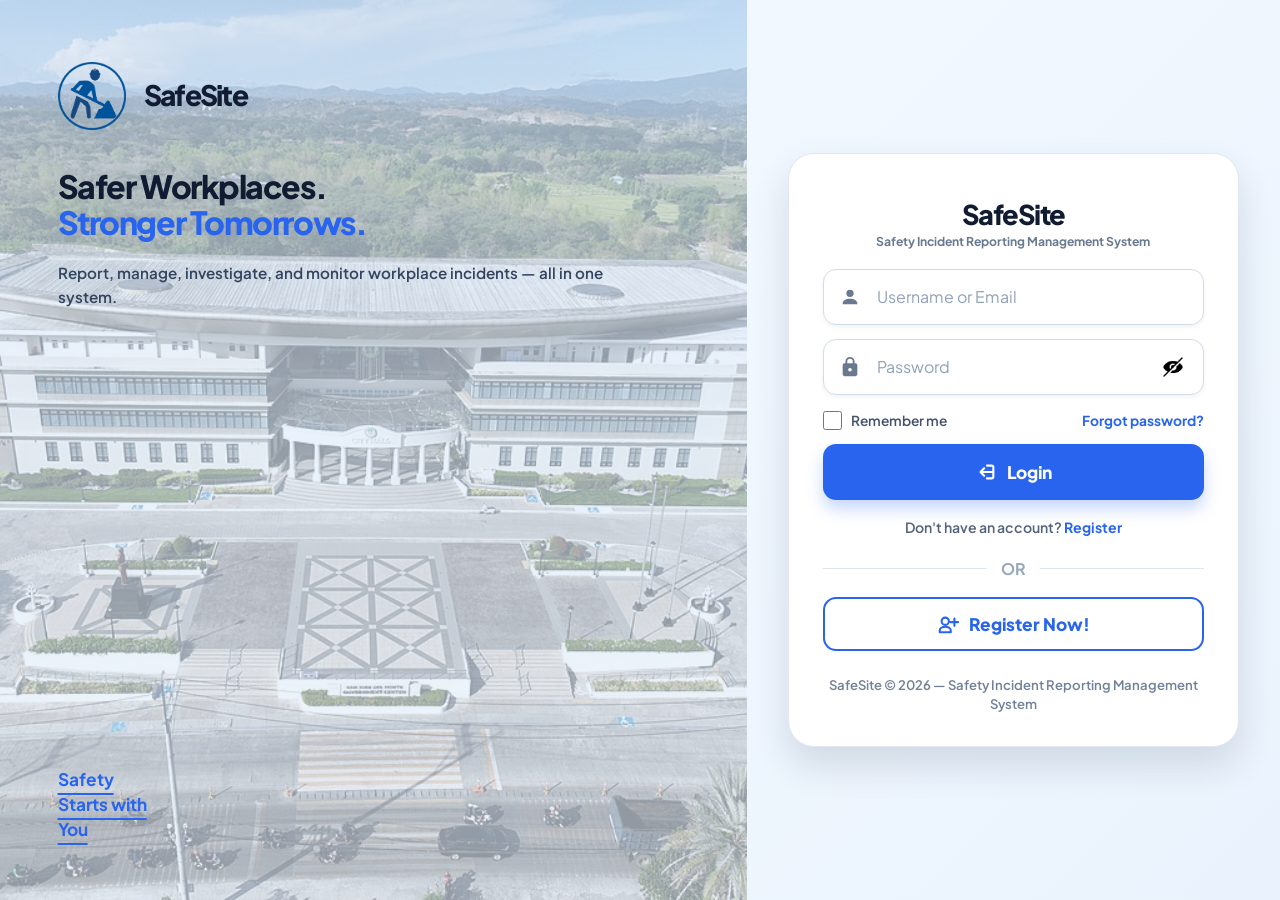
==== commit b49c158c: "lelei" ====
--- a/frontend/pages/admin.html
+++ b/frontend/pages/admin.html
@@ -4,7 +4,7 @@
     <meta charset="UTF-8" />
     <meta name="viewport" content="width=device-width, initial-scale=1" />
     <meta name="theme-color" content="#f4f7fb" />
-    <title>Admin Dashboard | SafeSite</title>
+    <title>SafeSite</title>
     <link rel="preconnect" href="https://fonts.googleapis.com" />
     <link rel="preconnect" href="https://fonts.gstatic.com" crossorigin />
     <link
@@ -13,22 +13,22 @@
     />
     <link rel="stylesheet" href="../assets/css/admin.css" />
     <script src="../assets/js/uppercase-inputs.js" defer></script>
+    <script src="../assets/js/admin-notifications.js" defer></script>
     <script src="../assets/js/admin.js" defer></script>
     <script src="../assets/js/reporters.js" defer></script>
+    <script src="../assets/js/officers.js" defer></script>
     <script src="../assets/js/admin-tables.js" defer></script>
     <script src="../assets/js/sectors.js" defer></script>
+    <script src="../assets/js/incidents.js" defer></script>
+    <script src="../assets/js/dashboard.js" defer></script>
   </head>
   <body>
     <div class="admin-shell">
       <aside class="sidebar">
         <a class="brand" href="#dashboard" aria-label="Admin dashboard">
           <span class="brand-mark"
-            ><svg viewBox="0 0 24 24" aria-hidden="true">
-              <path
-                d="M12 2.5 4.5 5.4v5.2c0 5.1 3.1 8.9 7.5 10.9 4.4-2 7.5-5.8 7.5-10.9V5.4L12 2.5Z"
-              />
-              <path class="brand-check" d="m8.8 11.8 2.1 2.1 4.5-4.7" /></svg
-          ></span>
+            ><img src="../assets/icons/icon_cons.png" alt=""
+          /></span>
           <span class="brand-copy"
             ><strong>SafeSite</strong
             ><small>Safety Operations<br />Management</small></span
@@ -37,50 +37,52 @@
 
         <nav class="side-nav" aria-label="Admin navigation">
           <a class="nav-item selected" href="#dashboard"
-            ><svg viewBox="0 0 24 24" aria-hidden="true">
-              <rect x="3" y="3" width="7" height="7" rx="1" />
-              <rect x="14" y="3" width="7" height="7" rx="1" />
-              <rect x="3" y="14" width="7" height="7" rx="1" />
-              <rect x="14" y="14" width="7" height="7" rx="1" /></svg
-            ><span>Dashboard</span></a
+            ><img
+              class="nav-icon"
+              src="../assets/icons/dashboard.png"
+              alt=""
+              aria-hidden="true"
+            /><span>Dashboard</span></a
           >
           <a class="nav-item" href="#incidents"
-            ><svg viewBox="0 0 24 24" aria-hidden="true">
-              <path d="M12 3v18M4.2 7.5l15.6 9M4.2 16.5l15.6-9" />
-              <path
-                d="m9 4 3 3 3-3M9 20l3-3 3 3M3.5 10l4 .8-.8-4M20.5 14l-4-.8.8 4M3.5 14l4-.8-.8 4M20.5 10l-4 .8.8-4"
-              /></svg
-            ><span>Incidents</span></a
+            ><img
+              class="nav-icon"
+              src="../assets/icons/warning.png"
+              alt=""
+              aria-hidden="true"
+            /><span>Incidents</span></a
           >
           <a class="nav-item" href="#officers"
-            ><svg viewBox="0 0 24 24" aria-hidden="true">
-              <rect x="3" y="6" width="18" height="15" rx="2" />
-              <path
-                d="M8 6V4h8v2M12 10l1 2 2 .3-1.5 1.5.4 2.2-1.9-1-1.9 1 .4-2.2L8 12.3 10 12l1-2ZM7 19h10"
-              /></svg
-            ><span>Officers Account Management</span></a
+            ><img
+              class="nav-icon"
+              src="../assets/icons/accountant.png"
+              alt=""
+              aria-hidden="true"
+            /><span>Officers Account Management</span></a
           >
           <a class="nav-item" href="#reporters"
-            ><svg viewBox="0 0 24 24" aria-hidden="true">
-              <circle cx="9" cy="8" r="3" />
-              <path
-                d="M3.5 19v-1.5A4.5 4.5 0 0 1 8 13h2a4.5 4.5 0 0 1 4.5 4.5V19zM16 5.5a3 3 0 0 1 0 5.8M17 13h1a3.5 3.5 0 0 1 3.5 3.5V19H17"
-              /></svg
-            ><span>Reporter Account Management</span></a
+            ><img
+              class="nav-icon"
+              src="../assets/icons/reporter.png"
+              alt=""
+              aria-hidden="true"
+            /><span>Reporter Account Management</span></a
           >
           <a class="nav-item" href="#sectors"
-            ><svg viewBox="0 0 24 24" aria-hidden="true">
-              <path
-                d="M3 21h18M5 21V7l7-4 7 4v14M9 21v-6h6v6M8 9h2m4 0h2m-8 3h2m4 0h2"
-              /></svg
-            ><span>Plant Sector Management</span></a
+            ><img
+              class="nav-icon"
+              src="../assets/icons/factory.png"
+              alt=""
+              aria-hidden="true"
+            /><span>Plant Sector Management</span></a
           >
           <a class="nav-item" href="login.html"
-            ><svg viewBox="0 0 24 24" aria-hidden="true">
-              <path
-                d="M10 4H5a2 2 0 0 0-2 2v12a2 2 0 0 0 2 2h5M16 16l4-4-4-4m4 4H9"
-              /></svg
-            ><span>Log Out</span></a
+            ><img
+              class="nav-icon"
+              src="../assets/icons/logout.png"
+              alt=""
+              aria-hidden="true"
+            /><span>Log Out</span></a
           >
         </nav>
       </aside>
@@ -100,86 +102,141 @@
         </header>
 
         <div class="dashboard-content" id="dashboard-overview">
-          <section class="overview-grid" aria-label="Incident overview">
+          <section class="overview-grid" aria-label="SafeSite management overview">
             <article class="panel chart-panel">
               <div class="chart-heading">
                 <div>
-                  <h2>Total Incidents</h2>
-                  <p>Logged safety issues and current responses</p>
+                  <h2>Incident Reports by Severity</h2>
+                  <p>Current report breakdown from the incident register</p>
                 </div>
-                <div class="segmented" aria-label="Chart time range">
-                  <button class="chosen" type="button">Today</button
-                  ><button type="button">Week</button
-                  ><button type="button">Month</button>
+                <a class="view-button" href="#incidents">View incidents</a>
+              </div>
+              <div class="severity-chart" id="dashboard-severity-summary">
+                <div class="severity-donut" id="dashboard-severity-donut" role="img" aria-label="Incident count by severity">
+                  <div class="severity-donut-center"><strong id="dashboard-severity-total">0</strong><span>Reports</span></div>
                 </div>
-              </div>
-              <div
-                class="chart-wrap"
-                role="img"
-                aria-label="Line chart showing incidents rising toward midday and declining in the afternoon"
-              >
-                <svg
-                  class="chart"
-                  viewBox="0 0 620 190"
-                  preserveAspectRatio="none"
-                  aria-hidden="true"
-                >
-                  <defs>
-                    <linearGradient id="chartFill" x1="0" x2="0" y1="0" y2="1">
-                      <stop offset="0" stop-color="#2878f0" stop-opacity=".2" />
-                      <stop offset="1" stop-color="#2878f0" stop-opacity="0" />
-                    </linearGradient>
-                  </defs>
-                  <g class="grid-lines">
-                    <path
-                      d="M40 18H610M40 55H610M40 92H610M40 129H610M40 166H610"
-                    />
-                    <path d="M40 18V166M255 18V166M470 18V166M610 18V166" />
-                  </g>
-                  <g class="axis-labels">
-                    <text x="4" y="22">40</text>
-                    <text x="4" y="59">30</text>
-                    <text x="4" y="96">20</text>
-                    <text x="4" y="133">10</text>
-                    <text x="12" y="170">0</text>
-                    <text x="26" y="187">12 AM</text>
-                    <text x="145" y="187">4 AM</text>
-                    <text x="250" y="187">8 AM</text>
-                    <text x="358" y="187">12 PM</text>
-                    <text x="463" y="187">4 PM</text>
-                    <text x="568" y="187">8 PM</text>
-                  </g>
+                <div class="severity-legend">
+                  <div class="severity-legend-item" data-severity="Low"><i></i><span>Low</span><strong>0</strong></div>
+                  <div class="severity-legend-item" data-severity="Moderate"><i></i><span>Moderate</span><strong>0</strong></div>
+                  <div class="severity-legend-item" data-severity="High"><i></i><span>High</span><strong>0</strong></div>
+                  <div class="severity-legend-item critical" data-severity="Critical"><i></i><span>Critical</span><strong>0</strong></div>
+                </div>
+              </div>
+            </article>
+            <article class="panel status-overview-panel">
+              <div class="chart-heading">
+                <div>
+                  <h2>Incident Status Overview</h2>
+                  <p>Current progress of all reported incidents</p>
+                </div>
+                <a class="view-button" href="#incidents">Manage reports</a>
+              </div>
+              <div class="incident-status-summary" id="dashboard-status-summary">
+                <div class="incident-status-row pending" data-status="Pending">
+                  <div class="incident-status-label"><i></i><span>Pending</span></div>
+                  <div class="incident-status-track"><i></i></div><strong>0</strong>
+                </div>
+                <div class="incident-status-row review" data-status="Under Review">
+                  <div class="incident-status-label"><i></i><span>Under Review</span></div>
+                  <div class="incident-status-track"><i></i></div><strong>0</strong>
+                </div>
+                <div class="incident-status-row progress" data-status="In Progress">
+                  <div class="incident-status-label"><i></i><span>In Progress</span></div>
+                  <div class="incident-status-track"><i></i></div><strong>0</strong>
+                </div>
+                <div class="incident-status-row resolved" data-status="Resolved">
+                  <div class="incident-status-label"><i></i><span>Resolved</span></div>
+                  <div class="incident-status-track"><i></i></div><strong>0</strong>
+                </div>
+              </div>
+            </article>
+            <article class="panel stat-card">
+              <div class="stat-top">
+                <span>Incident Reports</span
+                ><svg viewBox="0 0 24 24" aria-hidden="true">
+                  <rect x="4" y="5" width="16" height="16" rx="2" />
+                  <path d="M8 3v4m8-4v4M8 11h8m-8 4h4" />
+                  <circle cx="18" cy="17" r="4" />
+                </svg>
+              </div>
+              <strong id="dashboard-stat-incidents">0</strong
+              ><span class="status-pill blue-pill">All submissions</span>
+            </article>
+            <article class="panel stat-card">
+              <div class="stat-top">
+                <span>Active Officers</span
+                ><svg viewBox="0 0 24 24" aria-hidden="true">
+                  <rect x="3" y="6" width="18" height="15" rx="2" />
                   <path
-                    class="chart-area"
-                    d="M40 147 70 143 120 130 147 134 176 130 229 113 256 110 285 96 335 75 361 64 374 60 389 65 442 81 470 95 500 110 530 108 578 96 610 95V166H40Z"
+                    d="M8 6V4h8v2m-4 4 1 2 2 .3-1.5 1.5.4 2.2-1.9-1-1.9 1 .4-2.2L9 12.3l2-.3 1-2Z"
                   />
-                  <path
-                    class="chart-line"
-                    d="M40 147 70 143 120 130 147 134 176 130 229 113 256 110 285 96 335 75 361 64 374 60 389 65 442 81 470 95 500 110 530 108 578 96 610 95"
-                  />
-                  <g class="chart-dots">
-                    <circle cx="40" cy="147" r="3.5" />
-                    <circle cx="70" cy="143" r="3.5" />
-                    <circle cx="120" cy="130" r="3.5" />
-                    <circle cx="147" cy="134" r="3.5" />
-                    <circle cx="176" cy="130" r="3.5" />
-                    <circle cx="229" cy="113" r="3.5" />
-                    <circle cx="256" cy="110" r="3.5" />
-                    <circle cx="285" cy="96" r="3.5" />
-                    <circle cx="335" cy="75" r="3.5" />
-                    <circle cx="361" cy="64" r="3.5" />
-                    <circle cx="374" cy="60" r="3.5" />
-                    <circle cx="389" cy="65" r="3.5" />
-                    <circle cx="442" cy="81" r="3.5" />
-                    <circle cx="470" cy="95" r="3.5" />
-                    <circle cx="500" cy="110" r="3.5" />
-                    <circle cx="530" cy="108" r="3.5" />
-                    <circle cx="578" cy="96" r="3.5" />
-                    <circle cx="610" cy="95" r="3.5" />
-                  </g>
                 </svg>
               </div>
-            </article>
+              <strong id="dashboard-stat-officers">0</strong
+              ><span class="status-pill green-pill">Officer accounts</span>
+            </article>
+            <article class="panel stat-card">
+              <div class="stat-top">
+                <span>Active Reporters</span
+                ><svg viewBox="0 0 24 24" aria-hidden="true">
+                  <circle cx="12" cy="12" r="9" />
+                  <path d="m8 12 2.5 2.5L16.5 9" />
+                </svg>
+              </div>
+              <strong id="dashboard-stat-reporters">0</strong
+              ><span class="status-pill gray-pill">Reporter accounts</span>
+            </article>
+            <article class="panel stat-card critical-stat-card">
+              <div class="stat-top">
+                <span>Active Plant Sectors</span
+                ><svg viewBox="0 0 24 24" aria-hidden="true">
+                  <path d="M12 3 2.8 20h18.4L12 3Z" />
+                  <path d="M12 9v5m0 3h.01" />
+                </svg>
+              </div>
+              <strong id="dashboard-stat-sectors">0</strong
+              ><span class="status-pill red-pill">Registered locations</span>
+            </article>
+          </section>
+
+          <section
+            class="panel incidents-panel"
+            id="dashboard-recent-incidents"
+          >
+            <div class="incidents-heading">
+              <div>
+                <h2>Recent Incidents</h2>
+                  <p>Latest reports submitted by reporters</p>
+              </div>
+                <a class="view-button" href="#incidents">View all incidents</a>
+            </div>
+            <div class="table-scroll">
+              <table class="admin-data-table">
+                <thead>
+                  <tr>
+                    <th>Incident ID</th>
+                    <th>Category</th>
+                    <th>Plant Sector</th>
+                    <th>Reported By</th>
+                    <th>Status</th>
+                    <th>Action</th>
+                  </tr>
+                </thead>
+                <tbody id="dashboard-recent-incident-rows">
+                  <tr><td colspan="6">Loading recent incidents...</td></tr>
+                </tbody>
+              </table>
+            </div>
+          </section>
+        </div>
+
+        <section
+          class="incident-management"
+          id="incidents"
+          aria-label="Incident management"
+          hidden
+        >
+          <div class="incident-stats" aria-label="Incident summary">
             <article class="panel stat-card">
               <div class="stat-top">
                 <span>Active / Pending</span
@@ -189,12 +246,12 @@
                   <circle cx="18" cy="17" r="4" />
                 </svg>
               </div>
-              <strong>38</strong
-              ><span class="status-pill blue-pill">In Progress</span>
+              <strong id="management-stat-open">0</strong
+              ><span class="status-pill blue-pill">Open reports</span>
             </article>
             <article class="panel stat-card">
               <div class="stat-top">
-                <span>Dispatched Officers</span
+                <span>Total Reports</span
                 ><svg viewBox="0 0 24 24" aria-hidden="true">
                   <rect x="3" y="6" width="18" height="15" rx="2" />
                   <path
@@ -202,8 +259,8 @@
                   />
                 </svg>
               </div>
-              <strong>18</strong
-              ><span class="status-pill green-pill">Active</span>
+              <strong id="management-stat-dispatched">0</strong
+              ><span class="status-pill green-pill">All reports</span>
             </article>
             <article class="panel stat-card">
               <div class="stat-top">
@@ -213,7 +270,7 @@
                   <path d="m8 12 2.5 2.5L16.5 9" />
                 </svg>
               </div>
-              <strong>228</strong
+              <strong id="management-stat-resolved">0</strong
               ><span class="status-pill gray-pill">Closed</span>
             </article>
             <article class="panel stat-card critical-stat-card">
@@ -224,32 +281,41 @@
                   <path d="M12 9v5m0 3h.01" />
                 </svg>
               </div>
-              <strong>1</strong
-              ><span class="status-pill red-pill">Needs attention</span>
-            </article>
-          </section>
-
-          <section class="panel incidents-panel" id="incidents">
+              <strong id="management-stat-critical">0</strong
+              ><span class="status-pill red-pill" id="management-stat-critical-label">Needs attention</span>
+            </article>
+          </div>
+          <section class="panel incidents-panel" id="incident-list">
             <div class="incidents-heading">
               <div>
-                <h2>Recent Incidents</h2>
-                <p>Logged safety issues and current responses</p>
+                <h2>Incoming Incident Reports</h2>
+                <p>
+                  Review newly submitted reports and assign them to a safety
+                  officer.
+                </p>
               </div>
               <div class="table-tools">
-                <label class="search-box"
-                  ><svg viewBox="0 0 24 24" aria-hidden="true">
-                    <circle cx="10.8" cy="10.8" r="6.3" />
-                    <path d="m16 16 4.5 4.5" /></svg
-                  ><input
-                    type="search"
-                    placeholder="Filter incidents..."
-                    aria-label="Filter incidents"
-                /></label>
-                <div class="filters" aria-label="Incident status">
-                  <button class="chosen" type="button">All</button
-                  ><button type="button">Critical</button
-                  ><button type="button">Pending</button
-                  ><button type="button">Resolved</button>
+                <div class="incident-date-filters" aria-label="Filter by report month and day">
+                  <label>Month<input type="month" id="incident-date-month" aria-label="Report month" /></label>
+                  <label>Day<select id="incident-date-day" aria-label="Report day" disabled><option value="">All days</option></select></label>
+                  <button class="clear-date-filter" id="clear-incident-dates" type="button">Clear</button>
+                </div>
+                <div class="incident-search-group">
+                  <label class="search-box"
+                    ><svg viewBox="0 0 24 24" aria-hidden="true">
+                      <circle cx="10.8" cy="10.8" r="6.3" />
+                      <path d="m16 16 4.5 4.5" /></svg
+                    ><input
+                      type="search"
+                      placeholder="Filter incidents..."
+                      aria-label="Filter incidents"
+                  /></label>
+                  <div class="filters" aria-label="Incident status">
+                    <button class="chosen" type="button">All</button
+                    ><button type="button">Critical</button
+                    ><button type="button">Pending</button
+                    ><button type="button">Resolved</button>
+                  </div>
                 </div>
               </div>
             </div>
@@ -259,77 +325,19 @@
                   <tr>
                     <th>Incident ID</th>
                     <th>Category</th>
-                    <th>Location</th>
+                    <th>Plant Sector</th>
                     <th>Reported By</th>
                     <th>Status</th>
                     <th>Action</th>
                   </tr>
                 </thead>
-                <tbody>
-                  <tr>
-                    <td><a href="#incident-089">#SIR-2026-089</a></td>
-                    <td>Chemical Spill</td>
-                    <td class="muted-cell">Sector 4 - Tank B</td>
-                    <td class="muted-cell">K. Bradley</td>
-                    <td><span class="status-pill red-pill">Critical</span></td>
-                    <td>
-                      <button class="view-button" type="button">View</button>
-                    </td>
-                  </tr>
-                  <tr>
-                    <td><a href="#incident-088">#SIR-2026-088</a></td>
-                    <td>Equipment Malfunction</td>
-                    <td class="muted-cell">Turbine Hall C</td>
-                    <td class="muted-cell">M. Danvers</td>
-                    <td>
-                      <span class="status-pill blue-pill">In Progress</span>
-                    </td>
-                    <td>
-                      <button class="view-button" type="button">View</button>
-                    </td>
-                  </tr>
-                  <tr>
-                    <td><a href="#incident-087">#SIR-2026-087</a></td>
-                    <td>Workplace Injury</td>
-                    <td class="muted-cell">Loading Dock 4</td>
-                    <td class="muted-cell">J. Thorne</td>
-                    <td>
-                      <span class="status-pill blue-pill">Pending Officer</span>
-                    </td>
-                    <td>
-                      <button class="view-button" type="button">View</button>
-                    </td>
-                  </tr>
-                  <tr>
-                    <td><a href="#incident-086">#SIR-2026-086</a></td>
-                    <td>Hazard Observation</td>
-                    <td class="muted-cell">Main Yard</td>
-                    <td class="muted-cell">A. Geller</td>
-                    <td>
-                      <span class="status-pill gray-pill">Under Review</span>
-                    </td>
-                    <td>
-                      <button class="view-button" type="button">View</button>
-                    </td>
-                  </tr>
-                  <tr>
-                    <td><a href="#incident-085">#SIR-2026-085</a></td>
-                    <td>Maintenance Request</td>
-                    <td class="muted-cell">Admin Complex</td>
-                    <td class="muted-cell">R. Sterling</td>
-                    <td>
-                      <span class="status-pill green-pill">Resolved</span>
-                    </td>
-                    <td>
-                      <button class="view-button" type="button">View</button>
-                    </td>
-                  </tr>
+                <tbody id="admin-incident-rows">
+                  <tr><td colspan="6">Loading incident reports...</td></tr>
                 </tbody>
               </table>
             </div>
           </section>
-        </div>
-
+        </section>
         <section
           class="sector-management"
           id="sectors"
@@ -561,6 +569,325 @@
         </section>
 
         <section
+          class="reporter-management officer-management"
+          id="officers"
+          aria-labelledby="officers-title"
+          hidden
+        >
+          <div class="reporter-stats" aria-label="Officer account totals">
+            <article class="reporter-stat">
+              <span>Total Officers</span
+              ><strong data-officer-stat="total">—</strong>
+            </article>
+            <article class="reporter-stat">
+              <span>New This Month</span
+              ><strong data-officer-stat="new">—</strong>
+            </article>
+            <article class="reporter-stat">
+              <span>Inactive Officers</span
+              ><strong data-officer-stat="inactive">—</strong>
+            </article>
+          </div>
+          <section
+            class="panel provision-panel"
+            aria-labelledby="add-officer-title"
+          >
+            <div class="provision-heading">
+              <div>
+                <h2 id="add-officer-title">Add Officer Account</h2>
+                <p>
+                  Set the account credentials, officer role, assigned sector,
+                  and specialties.
+                </p>
+              </div>
+              <span class="role-badge">OFFICER</span>
+            </div>
+            <form
+              class="reporter-form"
+              id="officer-form"
+              action="../../backend/public/auth/officers.php"
+              method="post"
+            >
+              <div class="reporter-fields">
+                <label
+                  >First Name <span>*</span
+                  ><input
+                    name="first_name"
+                    required
+                    minlength="2"
+                    maxlength="100"
+                    autocomplete="given-name"
+                    placeholder="e.g. Alex"
+                /></label>
+                <label
+                  >Last Name <span>*</span
+                  ><input
+                    name="last_name"
+                    required
+                    minlength="2"
+                    maxlength="100"
+                    autocomplete="family-name"
+                    placeholder="e.g. Rivera"
+                /></label>
+                <label
+                  >Work Email Address <span>*</span
+                  ><input
+                    name="email"
+                    type="email"
+                    required
+                    maxlength="254"
+                    autocomplete="email"
+                    placeholder="name@company.com" /><small
+                    class="field-validation-error"
+                    data-error-for="email"
+                    aria-live="polite"
+                  ></small
+                ></label>
+                <label
+                  >System Username <span>*</span
+                  ><input
+                    name="username"
+                    required
+                    minlength="6"
+                    maxlength="50"
+                    pattern="[a-zA-Z0-9._\-]+"
+                    autocomplete="username"
+                    placeholder="e.g. arivera" /><small
+                    class="field-validation-error"
+                    data-error-for="username"
+                    aria-live="polite"
+                  ></small
+                ></label>
+                <label
+                  >Contact Number<input
+                    name="contact_number"
+                    type="tel"
+                    maxlength="30"
+                    placeholder="Optional phone number"
+                /></label>
+                <label
+                  >Officer Role <span>*</span
+                  ><select name="officer_role_id" id="officer-role" required>
+                    <option value="">Loading roles…</option>
+                  </select></label
+                >
+                <label
+                  >Assigned Plant Sector<select
+                    name="plant_sector_id"
+                    id="officer-sector"
+                  >
+                    <option value="">No sector assigned</option>
+                  </select></label
+                >
+                <label
+                  >Password <span>*</span
+                  ><input
+                    name="password"
+                    type="password"
+                    required
+                    minlength="8"
+                    autocomplete="new-password"
+                    placeholder="At least 8 characters"
+                /></label>
+                <label
+                  >Confirm Password <span>*</span
+                  ><input
+                    name="confirm_password"
+                    type="password"
+                    required
+                    minlength="8"
+                    autocomplete="new-password"
+                    placeholder="Re-enter password"
+                /></label>
+                <fieldset class="officer-specialty-field">
+                  <legend>Response Specialties</legend>
+                  <div
+                    id="officer-specialty-options"
+                    class="officer-specialty-options"
+                  >
+                    <span>Loading specialties…</span>
+                  </div>
+                </fieldset>
+              </div>
+              <div class="reporter-form-actions">
+                <p
+                  class="reporter-form-message officer-form-message"
+                  id="officer-form-message"
+                  role="status"
+                  aria-live="polite"
+                  hidden
+                ></p>
+                <button class="reporter-reset" type="reset">Reset Form</button
+                ><button class="reporter-submit" type="submit">
+                  Create Officer Account
+                </button>
+              </div>
+            </form>
+          </section>
+          <section
+            class="panel reporter-directory"
+            aria-labelledby="officer-directory-title"
+          >
+            <div class="reporter-directory-heading">
+              <div>
+                <h2 id="officer-directory-title">
+                  Registered Officers Directory
+                </h2>
+                <p>Manage officer accounts, roles, specialties, and access.</p>
+              </div>
+              <div class="account-directory-tools">
+                <div class="account-view-actions">
+                  <button class="reporter-action" type="button" data-account-view="officer-history">Registered History</button>
+                  <button class="reporter-action" type="button" data-account-view="officer-blocked">Blocked Accounts</button>
+                </div>
+                <label class="reporter-search"
+                  >Search officers<input
+                    type="search"
+                    id="officer-search"
+                    placeholder="Search name, role, sector, or email"
+                /></label>
+              </div>
+            </div>
+            <div class="reporter-table-wrap">
+              <table class="reporter-table officer-table">
+                <thead>
+                  <tr>
+                    <th>Account ID</th>
+                    <th>Name</th>
+                    <th>Username</th>
+                    <th>Role</th>
+                    <th>Sector</th>
+                    <th>Specialties</th>
+                    <th>Email</th>
+                    <th>Actions</th>
+                  </tr>
+                </thead>
+                <tbody id="officer-rows">
+                  <tr>
+                    <td colspan="8">Loading officer accounts…</td>
+                  </tr>
+                </tbody>
+              </table>
+            </div>
+            <p class="reporter-count" id="officer-count" aria-live="polite"></p>
+          </section>
+          <dialog
+            class="reporter-edit-dialog officer-edit-dialog"
+            id="officer-edit-dialog"
+            aria-labelledby="edit-officer-title"
+          >
+            <form
+              id="officer-edit-form"
+              class="reporter-edit-form officer-edit-form"
+            >
+              <h2 id="edit-officer-title">Update Officer Account</h2>
+              <input type="hidden" name="id" />
+              <label
+                >First Name<input
+                  name="first_name"
+                  required
+                  minlength="2"
+                  maxlength="100"
+              /></label>
+              <label
+                >Last Name<input
+                  name="last_name"
+                  required
+                  minlength="2"
+                  maxlength="100"
+              /></label>
+              <label
+                >Work Email<input
+                  name="email"
+                  type="email"
+                  required
+                  maxlength="254"
+              /></label>
+              <label
+                >Username<input
+                  name="username"
+                  required
+                  minlength="6"
+                  maxlength="50"
+                  pattern="[a-zA-Z0-9._\-]+"
+              /></label>
+              <label
+                >Contact Number<input
+                  name="contact_number"
+                  type="tel"
+                  maxlength="30"
+              /></label>
+              <label
+                >Officer Role<select
+                  name="officer_role_id"
+                  id="officer-edit-role"
+                  required
+                ></select
+              ></label>
+              <label
+                >Assigned Plant Sector<select
+                  name="plant_sector_id"
+                  id="officer-edit-sector"
+                >
+                  <option value="">No sector assigned</option>
+                </select></label
+              >
+              <fieldset class="officer-specialty-field">
+                <legend>Response Specialties</legend>
+                <div
+                  id="officer-edit-specialty-options"
+                  class="officer-specialty-options"
+                ></div>
+              </fieldset>
+              <p
+                class="reporter-edit-message"
+                id="officer-edit-message"
+                role="status"
+                aria-live="polite"
+                hidden
+              ></p>
+              <div class="reporter-edit-actions">
+                <button
+                  type="button"
+                  class="reporter-reset"
+                  data-close-officer-edit
+                >
+                  Cancel</button
+                ><button type="submit" class="reporter-submit">
+                  Save Changes
+                </button>
+              </div>
+            </form>
+          </dialog>
+          <dialog
+            class="reporter-delete-dialog"
+            id="officer-action-dialog"
+            aria-labelledby="officer-action-title"
+          >
+            <form method="dialog" class="reporter-delete-content">
+              <img
+                class="delete-warning-icon"
+                src="../assets/icons/exclamation.png"
+                alt=""
+                aria-hidden="true"
+              />
+              <h2 id="officer-action-title">Confirm Officer Action</h2>
+              <p id="officer-action-copy"></p>
+              <div class="reporter-edit-actions">
+                <button type="submit" class="reporter-reset">Cancel</button
+                ><button
+                  type="button"
+                  class="reporter-delete-confirm"
+                  id="confirm-officer-action"
+                >
+                  Confirm
+                </button>
+              </div>
+            </form>
+          </dialog>
+        </section>
+
+        <section
           class="reporter-management"
           id="reporters"
           aria-labelledby="reporters-title"
@@ -573,7 +900,7 @@
               <span>Total Reporters</span><strong data-stat="total">—</strong>
             </article>
             <article class="reporter-stat">
-              <span>Active Reporters</span><strong data-stat="active">—</strong>
+              <span>New This Month</span><strong data-stat="new">—</strong>
             </article>
             <article class="reporter-stat">
               <span>Inactive Reporters</span
@@ -627,19 +954,27 @@
                     autocomplete="email"
                     required
                     maxlength="254"
-                    placeholder="name@company.com"
-                /></label>
+                    placeholder="name@company.com" /><small
+                    class="field-validation-error"
+                    data-error-for="email"
+                    aria-live="polite"
+                  ></small
+                ></label>
                 <label
                   >System Username <span>*</span
                   ><input
                     name="username"
                     autocomplete="username"
                     required
-                    minlength="3"
+                    minlength="6"
                     maxlength="50"
-                    pattern="[a-zA-Z0-9._-]+"
-                    placeholder="e.g. arivera"
-                /></label>
+                    pattern="[a-zA-Z0-9._\-]+"
+                    placeholder="e.g. arivera" /><small
+                    class="field-validation-error"
+                    data-error-for="username"
+                    aria-live="polite"
+                  ></small
+                ></label>
                 <label
                   >Password <span>*</span
                   ><input
@@ -713,28 +1048,33 @@
                   Accounts authorized to access the incident reporting portal.
                 </p>
               </div>
-              <label class="reporter-search"
-                >Search reporters<input
-                  type="search"
-                  id="reporter-search"
-                  placeholder="Search name, username, or email"
-              /></label>
+              <div class="account-directory-tools">
+                <div class="account-view-actions">
+                  <button class="reporter-action" type="button" data-account-view="reporter-history">Registered History</button>
+                  <button class="reporter-action" type="button" data-account-view="reporter-blocked">Blocked Accounts</button>
+                </div>
+                <label class="reporter-search"
+                  >Search reporters<input
+                    type="search"
+                    id="reporter-search"
+                    placeholder="Search name, username, or email"
+                /></label>
+              </div>
             </div>
             <div class="reporter-table-wrap">
               <table class="reporter-table">
                 <thead>
                   <tr>
+                    <th>Account ID</th>
                     <th>Reporter Name</th>
                     <th>Username</th>
                     <th>Work Email</th>
-                    <th>Account ID</th>
-                    <th>Account Status</th>
                     <th>Actions</th>
                   </tr>
                 </thead>
                 <tbody id="reporter-rows">
                   <tr>
-                    <td colspan="6">Loading reporter accounts…</td>
+                    <td colspan="5">Loading reporter accounts…</td>
                   </tr>
                 </tbody>
               </table>
@@ -778,9 +1118,9 @@
                 >Username<input
                   name="username"
                   required
-                  minlength="3"
+                  minlength="6"
                   maxlength="50"
-                  pattern="[a-zA-Z0-9._-]+"
+                  pattern="[a-zA-Z0-9._\-]+"
               /></label>
               <p
                 class="reporter-edit-message"
--- a/frontend/assets/css/admin.css
+++ b/frontend/assets/css/admin.css
@@ -31,7 +31,7 @@
   min-height: 100vh;
 }
 .sidebar {
-  width: 268px;
+  width: 240px;
   position: fixed;
   inset: 0 auto 0 0;
   display: flex;
@@ -57,8 +57,12 @@
   flex: 0 0 auto;
   margin-top: 3px;
   border-radius: 12px;
-  background: linear-gradient(145deg, #1980ff, #0755e8);
-  box-shadow: 0 6px 15px #1769f533;
+  background: #fff;
+}
+.brand-mark img {
+  width: 100%;
+  height: 100%;
+  object-fit: contain;
 }
 .brand-mark svg {
   width: 24px;
@@ -92,13 +96,13 @@
 .nav-item {
   display: flex;
   align-items: center;
-  gap: 22px;
+  gap: 14px;
   min-height: 43px;
-  padding: 0 14px;
+  padding: 0 12px;
   border-radius: 10px;
   color: #000;
   text-decoration: none;
-  font-size: 15px;
+  font-size: 14px;
   transition:
     background 0.15s,
     color 0.15s;
@@ -121,6 +125,12 @@
   stroke-linecap: round;
   stroke-linejoin: round;
 }
+.nav-item .nav-icon {
+  width: 24px;
+  height: 24px;
+  flex: 0 0 24px;
+  object-fit: contain;
+}
 .sidebar-foot {
   display: flex;
   align-items: center;
@@ -138,7 +148,7 @@
 }
 .main-area {
   min-height: 100vh;
-  margin-left: 268px;
+  margin-left: 240px;
 }
 .topbar {
   min-height: 86px;
@@ -243,9 +253,139 @@
 }
 .chart-panel {
   order: 1;
-  grid-column: 1 / -1;
-  min-height: 273px;
+  grid-column: span 2;
+  min-height: 310px;
   padding: 18px 20px 12px;
+}
+.status-overview-panel {
+  order: 1;
+  grid-column: span 2;
+  min-height: 310px;
+  padding: 18px 20px 20px;
+}
+.severity-summary {
+  display: flex;
+  align-items: center;
+  justify-content: center;
+  gap: 34px;
+  margin-top: 22px;
+}
+.severity-donut {
+  position: relative;
+  display: grid;
+  width: 154px;
+  height: 154px;
+  flex: 0 0 154px;
+  place-items: center;
+  border-radius: 50%;
+  transition: background 250ms ease;
+}
+.severity-donut::before {
+  position: absolute;
+  width: 108px;
+  height: 108px;
+  border-radius: 50%;
+  background: #fff;
+  content: "";
+}
+.severity-donut-center {
+  z-index: 1;
+  display: grid;
+  justify-items: center;
+  gap: 2px;
+}
+.severity-donut-center strong {
+  color: #17263d;
+  font-size: 27px;
+  line-height: 1.1;
+}
+.severity-donut-center span {
+  color: #73819a;
+  font-size: 11px;
+}
+.severity-legend {
+  display: grid;
+  width: min(360px, 100%);
+  gap: 12px;
+}
+.severity-legend-item {
+  display: grid;
+  grid-template-columns: 10px 1fr auto;
+  align-items: center;
+  gap: 10px;
+  color: #52627c;
+  font-size: 12px;
+}
+.severity-legend-item > i {
+  width: 9px;
+  height: 9px;
+  border-radius: 50%;
+  background: #3b82f6;
+}
+.severity-legend-item:nth-child(2) > i { background: #0d9488; }
+.severity-legend-item:nth-child(3) > i { background: #f59e0b; }
+.severity-legend-item.critical > i { background: #e5484d; }
+.severity-legend-item strong {
+  color: #1b2b43;
+  font-size: 12px;
+}
+.incident-status-summary {
+  display: grid;
+  gap: 15px;
+  max-width: 620px;
+  margin: 27px auto 0;
+}
+.incident-status-row {
+  display: grid;
+  grid-template-columns: 112px minmax(60px, 1fr) 28px;
+  align-items: center;
+  gap: 12px;
+  color: #52627c;
+  font-size: 12px;
+}
+.incident-status-label {
+  display: flex;
+  align-items: center;
+  gap: 8px;
+  white-space: nowrap;
+}
+.incident-status-label > i {
+  width: 9px;
+  height: 9px;
+  flex: 0 0 9px;
+  border-radius: 50%;
+  background: #f59e0b;
+}
+.incident-status-row.review .incident-status-label > i,
+.incident-status-row.review .incident-status-track > i { background: #8b5cf6; }
+.incident-status-row.progress .incident-status-label > i,
+.incident-status-row.progress .incident-status-track > i { background: #3b82f6; }
+.incident-status-row.resolved .incident-status-label > i,
+.incident-status-row.resolved .incident-status-track > i { background: #0d9488; }
+.incident-status-row.pending .incident-status-track > i { background: #f59e0b; }
+.incident-status-track {
+  height: 8px;
+  overflow: hidden;
+  border-radius: 99px;
+  background: #edf2f8;
+}
+.incident-status-track > i {
+  display: block;
+  width: 0;
+  height: 100%;
+  border-radius: inherit;
+  background: #f59e0b;
+  transition: width 220ms ease;
+}
+.incident-status-row > strong {
+  color: #1b2b43;
+  text-align: right;
+}
+.incident-stats {
+  display: grid;
+  grid-template-columns: repeat(4, minmax(0, 1fr));
+  gap: 13px;
+  padding: 20px 22px 0;
 }
 .chart-heading,
 .incidents-heading {
@@ -326,12 +466,46 @@
   vector-effect: non-scaling-stroke;
 }
 .stat-card {
-  min-height: 273px;
+  min-height: 190px;
   display: flex;
   flex-direction: column;
   align-items: center;
   padding: 21px 17px;
 }
+#incidents .incident-stats .stat-card {
+  min-height: 158px;
+  align-items: flex-start;
+  padding: 19px 20px;
+  border-top: 3px solid #2563eb;
+  box-shadow: 0 5px 16px #1d35590a;
+}
+#incidents .incident-stats .stat-card:nth-child(2) { border-top-color: #0f766e; }
+#incidents .incident-stats .stat-card:nth-child(3) { border-top-color: #64748b; }
+#incidents .incident-stats .stat-card.critical-stat-card { border-top-color: #dc3545; }
+#incidents .incident-stats .stat-top { color: #53627a; }
+#incidents .incident-stats .stat-card > strong {
+  margin: 13px 0 10px;
+  font-size: 36px;
+  text-align: left;
+}
+#incidents .incident-stats .status-pill { align-self: flex-start; }
+.overview-grid > .stat-card {
+  min-height: 158px;
+  align-items: flex-start;
+  padding: 19px 20px;
+  border-top: 3px solid #2563eb;
+  box-shadow: 0 5px 16px #1d35590a;
+}
+.overview-grid > .stat-card:nth-child(3) { border-top-color: #0f766e; }
+.overview-grid > .stat-card:nth-child(4) { border-top-color: #64748b; }
+.overview-grid > .stat-card:nth-child(5) { border-top-color: #7c3aed; }
+.overview-grid > .stat-card .stat-top { color: #53627a; }
+.overview-grid > .stat-card > strong {
+  margin: 13px 0 10px;
+  font-size: 36px;
+  text-align: left;
+}
+.overview-grid > .stat-card .status-pill { align-self: flex-start; }
 .stat-top {
   width: 100%;
   display: flex;
@@ -352,7 +526,9 @@
   stroke-linecap: round;
   stroke-linejoin: round;
 }
-.critical-stat-card .stat-top svg { stroke: #e02f43; }
+.critical-stat-card .stat-top svg {
+  stroke: #e02f43;
+}
 .stat-card > strong {
   margin: auto 0;
   font-size: 44px;
@@ -390,20 +566,86 @@
   margin-top: 18px;
   overflow: hidden;
 }
-.incidents-heading {
-  align-items: center;
+.incident-management > .incidents-panel {
+  margin: 18px 18px 0;
+}
+#incidents .incidents-heading {
+  align-items: center;
+  flex-wrap: wrap;
   min-height: 84px;
   padding: 18px 22px;
 }
-.incidents-heading h2 {
+#incidents .incidents-heading > div:first-child {
+  flex: 1 1 100%;
+}
+#incidents .incidents-heading .table-tools {
+  flex: 1 1 100%;
+  justify-content: space-between;
+}
+#incidents .incidents-heading h2 {
   font-size: 19px;
 }
+#dashboard-recent-incidents .incidents-heading {
+  align-items: center;
+  min-height: 84px;
+  padding: 18px 22px;
+}
 .table-tools {
   display: flex;
   align-items: center;
   justify-content: flex-end;
+  flex-wrap: wrap;
   gap: 12px;
 }
+.incident-date-filters {
+  display: flex;
+  align-items: flex-end;
+  gap: 7px;
+}
+.incident-date-filters label {
+  display: grid;
+  gap: 3px;
+  color: #657693;
+  font-size: 10px;
+}
+.incident-date-filters input,
+.incident-date-filters select {
+  width: 132px;
+  height: 36px;
+  padding: 0 8px;
+  border: 1px solid #e5eaf1;
+  border-radius: 8px;
+  outline: 0;
+  background: #fafbfd;
+  color: #263247;
+  font: inherit;
+  font-size: 11px;
+}
+.incident-date-filters select:disabled {
+  color: #98a3b5;
+  cursor: not-allowed;
+}
+.incident-date-filters input:focus,
+.incident-date-filters select:focus {
+  border-color: var(--blue);
+  box-shadow: 0 0 0 3px #1769f51a;
+}
+.incident-search-group {
+  display: flex;
+  align-items: center;
+  gap: 10px;
+}
+.clear-date-filter {
+  min-height: 36px;
+  padding: 0 9px;
+  border: 1px solid #e5eaf1;
+  border-radius: 8px;
+  background: #fff;
+  color: #52627c;
+  font-size: 11px;
+  cursor: pointer;
+}
+.clear-date-filter:hover { background: #f3f6fa; }
 .search-box {
   display: flex;
   align-items: center;
@@ -452,10 +694,34 @@
 .table-scroll {
   overflow-x: auto;
 }
-.admin-table-pagination { display: flex; align-items: center; justify-content: space-between; gap: 12px; padding: 12px 18px; border-top: 1px solid #edf0f4; color: #657693; font-size: 12px; }
-.admin-table-pagination > div { display: flex; align-items: center; gap: 10px; }
-.admin-table-pagination button { padding: 7px 10px; border: 1px solid #e3e8ef; border-radius: 7px; background: #f7f9fb; color: #263247; font: inherit; cursor: pointer; }
-.admin-table-pagination button:disabled { opacity: .45; cursor: default; }
+.admin-table-pagination {
+  display: flex;
+  align-items: center;
+  justify-content: space-between;
+  gap: 12px;
+  padding: 12px 18px;
+  border-top: 1px solid #edf0f4;
+  color: #657693;
+  font-size: 12px;
+}
+.admin-table-pagination > div {
+  display: flex;
+  align-items: center;
+  gap: 10px;
+}
+.admin-table-pagination button {
+  padding: 7px 10px;
+  border: 1px solid #e3e8ef;
+  border-radius: 7px;
+  background: #f7f9fb;
+  color: #263247;
+  font: inherit;
+  cursor: pointer;
+}
+.admin-table-pagination button:disabled {
+  opacity: 0.45;
+  cursor: default;
+}
 table {
   width: 100%;
   border-collapse: collapse;
@@ -507,6 +773,29 @@
 }
 .view-button {
   padding: 8px 14px;
+  cursor: pointer;
+}
+a.view-button {
+  display: inline-flex;
+  align-items: center;
+  justify-content: center;
+  text-decoration: none;
+  white-space: nowrap;
+}
+.incident-assignee {
+  max-width: 150px;
+  margin-right: 6px;
+  padding: 8px 9px;
+  border: 1px solid #e8edf3;
+  border-radius: 8px;
+  background: #fff;
+  color: #1d2b40;
+  font: inherit;
+  font-size: 12px;
+}
+.view-button:disabled,
+.incident-assignee:disabled {
+  opacity: 0.65;
   cursor: default;
 }
 
@@ -517,111 +806,850 @@
   background: #f5f7fa;
   scroll-margin-top: 12px;
 }
-.reporter-page-heading h1 { margin: 0 0 4px; font-size: 27px; letter-spacing: -.04em; }
-.reporter-page-heading p, .provision-heading p, .reporter-directory-heading p { margin: 0; color: var(--muted); font-size: 13px; }
-.reporter-stats { display: grid; grid-template-columns: repeat(3, minmax(0, 1fr)); gap: 14px; }
-.reporter-stat { display: grid; gap: 10px; padding: 18px 20px; border: 1px solid var(--line); border-radius: 13px; background: #fff; }
-.reporter-stat span { color: var(--muted); font-size: 12px; font-weight: 700; text-transform: uppercase; letter-spacing: .04em; }
-.reporter-stat strong { font-size: 32px; line-height: 1; }
-.provision-panel, .reporter-directory { overflow: hidden; }
-.provision-heading, .reporter-directory-heading { display: flex; align-items: center; justify-content: space-between; gap: 18px; padding: 18px 22px; background: #f1f3f6; }
-.provision-heading h2, .reporter-directory-heading h2 { margin: 0 0 4px; font-size: 18px; }
-.role-badge { padding: 7px 10px; border-radius: 6px; background: #e4e8ed; color: #4a5565; font-size: 11px; font-weight: 700; letter-spacing: .04em; }
-.reporter-form { padding: 22px; }
-.reporter-fields { display: grid; grid-template-columns: repeat(3, minmax(0, 1fr)); gap: 17px 16px; }
-.reporter-fields label { display: block; color: #263247; font-size: 13px; font-weight: 600; }
-.reporter-fields label > span { color: #d12a36; }
-.reporter-fields input { display: block; margin-top: 7px; }
-.reporter-fields input, .reporter-search input { width: 100%; min-width: 0; height: 43px; padding: 0 12px; border: 1px solid #e2e7ee; border-radius: 8px; outline: none; background: #f5f6f8; color: var(--ink); font-size: 13px; }
-.reporter-fields input:focus, .reporter-search input:focus { border-color: var(--blue); box-shadow: 0 0 0 3px #1769f51a; }
-.reporter-fields .password-toggle { float: right; width: 34px; height: 30px; margin-top: -36px; position: relative; display: grid; place-items: center; padding: 0; border: 0; background: transparent; cursor: pointer; }
-.reporter-fields .password-toggle img { width: 20px; height: 20px; object-fit: contain; }
-.reporter-fields label:has(.password-toggle) input { padding-right: 42px; }
-.reporter-form-actions { display: flex; align-items: center; justify-content: flex-end; gap: 10px; margin-top: 20px; }
-.reporter-form-message { flex: 1; margin: 0; font-size: 13px; }
-.reporter-form-message.is-success { color: #087450; }
-.reporter-form-message.is-error { color: #bd2835; }
-.reporter-reset, .reporter-submit { min-height: 42px; padding: 0 16px; border: 0; border-radius: 8px; font-size: 13px; font-weight: 700; cursor: pointer; }
-.reporter-reset { background: #eef0f3; color: #485469; }
-.reporter-submit { background: #0755d4; color: #fff; }
-.reporter-submit:disabled { opacity: .65; cursor: wait; }
-.reporter-directory-heading { align-items: flex-start; background: #fff; }
-.reporter-search { display: grid; gap: 5px; width: min(330px, 100%); color: #59677e; font-size: 11px; }
-.reporter-table-wrap { overflow-x: auto; }
-.reporter-table { min-width: 720px; }
-.reporter-table th { padding: 12px 16px; background: #f7f8fa; color: #59677e; font-size: 11px; text-transform: uppercase; letter-spacing: .03em; }
-.reporter-table td { padding: 12px 16px; height: auto; white-space: normal; }
-.reporter-table th:first-child, .reporter-table td:first-child { padding-left: 22px; }
-.reporter-table th:last-child, .reporter-table td:last-child { text-align: left; }
-.reporter-table .reporter-actions { display: flex; gap: 7px; }
-.reporter-action { padding: 6px 9px; border: 1px solid #e1e6ed; border-radius: 7px; background: #fff; color: #30405a; font-size: 11px; font-weight: 700; cursor: pointer; }
-.reporter-action.block { color: #b42332; }
-.reporter-action.unblock { color: #087450; }
-.reporter-action.delete { color: #b42332; border-color: #f1c8cd; }
-.reporter-edit-dialog { width: min(480px, calc(100% - 30px)); padding: 0; border: 0; border-radius: 14px; box-shadow: 0 18px 60px #17243740; }
-.reporter-edit-dialog::backdrop { background: #17243780; }
-.reporter-edit-form { display: grid; gap: 13px; padding: 24px; }
-.reporter-edit-form h2 { margin: 0 0 4px; font-size: 20px; }
-.reporter-edit-form label { display: grid; gap: 6px; color: #263247; font-size: 12px; font-weight: 700; }
-.reporter-edit-form input { width: 100%; height: 40px; padding: 0 11px; border: 1px solid #dfe5ed; border-radius: 8px; background: #f7f8fa; font: inherit; font-weight: 400; }
-.reporter-edit-actions { display: flex; justify-content: flex-end; gap: 8px; margin-top: 6px; }
-.reporter-edit-message { margin: 0; color: #bd2835; font-size: 12px; }
-.reporter-delete-dialog { width: min(420px, calc(100% - 30px)); padding: 0; border: 0; border-radius: 16px; box-shadow: 0 18px 60px #17243740; }
-.reporter-delete-dialog::backdrop { background: #17243780; }
-.reporter-delete-content { display: grid; justify-items: center; gap: 12px; padding: 28px; text-align: center; }
-.delete-warning-icon { display: block; width: 48px; height: 48px; object-fit: contain; }
-.reporter-delete-content h2 { margin: 2px 0 0; font-size: 20px; }
-.reporter-delete-content p { margin: 0; color: var(--muted); font-size: 13px; line-height: 1.5; }
-.reporter-delete-confirm { min-height: 42px; padding: 0 16px; border: 0; border-radius: 8px; background: #c62838; color: #fff; font-size: 13px; font-weight: 700; cursor: pointer; }
-.reporter-delete-confirm:disabled { opacity: .65; cursor: wait; }
-.reporter-delete-confirm.is-unblock { background: #087450; }
-.reporter-status { display: inline-block; padding: 5px 10px; border-radius: 999px; background: #cdf8e8; color: #087450; font-size: 11px; font-weight: 700; }
-.reporter-status.inactive { background: #edf0f3; color: #59677e; }
-.reporter-count { margin: 0; padding: 13px 22px; border-top: 1px solid #edf0f4; color: var(--muted); font-size: 12px; }
-.sector-management { display: grid; gap: 18px; padding: 24px 22px 36px; background: #f5f7fa; }
-.sector-stats { display: grid; grid-template-columns: repeat(4, minmax(0, 1fr)); gap: 14px; }
-.sector-stat { display: grid; align-content: start; gap: 10px; min-height: 160px; padding: 19px 21px; border: 1px solid var(--line); border-radius: 13px; background: #fff; }
-.sector-stat span { color: #68748d; font-size: 11px; font-weight: 700; letter-spacing: .04em; text-transform: uppercase; }
-.sector-stat strong { font-size: 34px; line-height: 1; }
-.sector-stat small { color: var(--muted); font-size: 12px; line-height: 1.45; }
-.sector-form-panel { padding: 24px; }
-.sector-form-heading, .sector-directory-heading { display: flex; align-items: center; justify-content: space-between; gap: 18px; }
-.sector-form-heading { margin-bottom: 25px; }
-.sector-form-heading h1, .sector-directory-heading h2 { margin: 0 0 5px; font-size: 21px; letter-spacing: -.03em; }
-.sector-form-heading p, .sector-directory-heading p { margin: 0; color: var(--muted); font-size: 12px; }
-.sector-form-heading > span { padding: 8px 10px; border-radius: 6px; background: #e6edff; color: #53617b; font: 700 11px ui-monospace, monospace; white-space: nowrap; }
-.sector-form { display: grid; grid-template-columns: repeat(3, minmax(0, 1fr)); gap: 20px 18px; }
-.sector-form label { display: block; color: #263247; font-size: 13px; font-weight: 700; }
-.sector-form label b { display: inline; color: #d12a36; }
-.sector-form label small { display: block; margin-top: 5px; color: var(--muted); font-size: 11px; font-weight: 400; line-height: 1.4; }
-.sector-form label input, .sector-form label select { display: block; margin-top: 7px; }
-.sector-form input, .sector-form select, .sector-directory-heading input, .sector-directory-heading select { width: 100%; min-width: 0; min-height: 43px; padding: 0 12px; border: 1px solid #e2e7ee; border-radius: 8px; outline: 0; background: #f5f6f8; color: var(--ink); font: 400 13px "Plus Jakarta Sans", system-ui, sans-serif; }
-.sector-form textarea { display: block; width: 100%; margin-top: 7px; padding: 11px 12px; border: 1px solid #e2e7ee; border-radius: 8px; outline: 0; background: #f5f6f8; color: var(--ink); font: 400 13px "Plus Jakarta Sans", system-ui, sans-serif; resize: vertical; }
-.sector-form input:focus, .sector-form select:focus, .sector-directory-heading input:focus, .sector-directory-heading select:focus { border-color: var(--blue); box-shadow: 0 0 0 3px #1769f51a; }
-.sector-form input[readonly] { color: #3e4a60; font-family: ui-monospace, monospace; }
-.sector-span-1 { grid-column: span 1; }
-.sector-span-2 { grid-column: span 2; }
-.sector-form-actions { grid-column: 1 / -1; display: flex; align-items: center; justify-content: flex-end; gap: 10px; margin-top: 3px; }
-.sector-form-actions p { flex: 1; margin: 0; color: #087450; font-size: 12px; }
-.sector-directory { overflow: hidden; }
-.sector-directory-heading { align-items: center; padding: 20px 22px; }
-.sector-directory-heading > div { min-width: 150px; margin-right: auto; }
-.sector-directory-heading input { width: 260px; }
-.sector-directory-heading select { width: 190px; }
-.sector-table { min-width: 900px; }
-.sector-table th { padding: 12px 14px; background: #f2f4f7; color: #56627a; font-size: 10px; text-transform: uppercase; }
-.sector-table td { height: auto; padding: 13px 14px; font-size: 12px; }
-.sector-table td small { display: block; margin-top: 4px; color: #79849a; font-size: 10px; }
-.sector-table .reporter-action { padding: 7px 8px; }
-.sector-actions { display: flex; flex-wrap: wrap; gap: 5px; }
-.sector-actions .reporter-action.delete { color: #b42332; border-color: #f1c8cd; }
-.sector-delete-message { color: #bd2835 !important; }
-.sector-status { display: inline-flex; padding: 6px 9px; border-radius: 999px; font-size: 10px; font-weight: 800; white-space: nowrap; }
-.sector-status.safe { background: #cdf8e8; color: #087450; }
-.sector-status.maintenance { background: #dce7ff; color: #40577f; }
-.sector-status.caution { background: #ffe0dd; color: #b42332; }
-.sector-status.inactive { background: #edf0f3; color: #59677e; }
-.sector-form-actions p.is-error { color: #bd2835; }
+.reporter-page-heading h1 {
+  margin: 0 0 4px;
+  font-size: 27px;
+  letter-spacing: -0.04em;
+}
+.reporter-page-heading p,
+.provision-heading p,
+.reporter-directory-heading p {
+  margin: 0;
+  color: var(--muted);
+  font-size: 13px;
+}
+.reporter-stats {
+  display: grid;
+  grid-template-columns: repeat(3, minmax(0, 1fr));
+  gap: 14px;
+}
+.reporter-stat {
+  display: grid;
+  gap: 10px;
+  padding: 18px 20px;
+  border: 1px solid var(--line);
+  border-radius: 13px;
+  background: #fff;
+}
+.reporter-stats .reporter-stat { border-top: 3px solid #2563eb; }
+.reporter-stats .reporter-stat:nth-child(2) { border-top-color: #0f766e; }
+.reporter-stats .reporter-stat:nth-child(3) { border-top-color: #64748b; }
+.reporter-stat span {
+  color: var(--muted);
+  font-size: 12px;
+  font-weight: 700;
+  text-transform: uppercase;
+  letter-spacing: 0.04em;
+}
+.reporter-stat strong {
+  font-size: 32px;
+  line-height: 1;
+}
+.provision-panel,
+.reporter-directory {
+  overflow: hidden;
+}
+.provision-heading,
+.reporter-directory-heading {
+  display: flex;
+  align-items: center;
+  justify-content: space-between;
+  gap: 18px;
+  padding: 18px 22px;
+  background: #f1f3f6;
+}
+.account-directory-tools {
+  display: flex;
+  align-items: flex-end;
+  justify-content: flex-end;
+  flex: 0 0 auto;
+  gap: 6px;
+}
+.account-view-actions {
+  display: flex;
+  flex-wrap: nowrap;
+  gap: 5px;
+}
+.account-view-actions .reporter-action {
+  padding: 6px 7px;
+  white-space: nowrap;
+}
+.account-directory-tools .reporter-search {
+  width: 250px;
+  flex: 0 1 250px;
+}
+.reporter-edit-dialog.account-history-dialog {
+  width: min(900px, calc(100% - 30px));
+  max-height: min(80vh, 760px);
+  overflow: auto;
+}
+.account-history-panel {
+  display: grid;
+  gap: 16px;
+  padding: 24px;
+}
+.account-history-panel h2 {
+  margin: 0;
+  color: var(--ink);
+  font-size: 20px;
+}
+.account-history-table-wrap {
+  overflow: auto;
+}
+.account-history-empty {
+  margin: 0;
+  color: var(--muted);
+  font-size: 14px;
+}
+.account-history-panel .reporter-edit-actions {
+  margin-top: 0;
+}
+.provision-heading h2,
+.reporter-directory-heading h2 {
+  margin: 0 0 4px;
+  font-size: 18px;
+}
+.role-badge {
+  padding: 7px 10px;
+  border-radius: 6px;
+  background: #e4e8ed;
+  color: #4a5565;
+  font-size: 11px;
+  font-weight: 700;
+  letter-spacing: 0.04em;
+}
+.reporter-form {
+  padding: 22px;
+}
+.reporter-fields {
+  display: grid;
+  grid-template-columns: repeat(3, minmax(0, 1fr));
+  gap: 17px 16px;
+}
+.reporter-fields label {
+  display: block;
+  color: #263247;
+  font-size: 13px;
+  font-weight: 600;
+}
+.reporter-fields label > span {
+  color: #d12a36;
+}
+.reporter-fields input,
+.reporter-fields select,
+.reporter-fields textarea {
+  display: block;
+  margin-top: 7px;
+}
+.reporter-fields input,
+.reporter-fields select,
+.reporter-fields textarea,
+.reporter-search input {
+  width: 100%;
+  min-width: 0;
+  height: 43px;
+  padding: 0 12px;
+  border: 1px solid #e2e7ee;
+  border-radius: 8px;
+  outline: none;
+  background: #f5f6f8;
+  color: var(--ink);
+  font-size: 13px;
+}
+.reporter-fields textarea {
+  min-height: 72px;
+  padding: 10px 12px;
+  resize: vertical;
+}
+#officer-form input[name="email"],
+#officer-form input[name="username"],
+#officer-edit-form input[name="email"],
+#officer-edit-form input[name="username"],
+#reporter-form input[name="email"],
+#reporter-form input[name="username"],
+#reporter-edit-form input[name="email"],
+#reporter-edit-form input[name="username"] {
+  text-transform: none;
+}
+.reporter-fields select {
+  padding-right: 34px;
+  cursor: pointer;
+}
+.reporter-fields input:focus,
+.reporter-fields select:focus,
+.reporter-search input:focus {
+  border-color: var(--blue);
+  box-shadow: 0 0 0 3px #1769f51a;
+}
+.admin-toast-region {
+  position: fixed;
+  z-index: 2000;
+  top: 20px;
+  right: 22px;
+  display: grid;
+  gap: 10px;
+  width: min(390px, calc(100vw - 32px));
+  pointer-events: none;
+}
+.admin-toast {
+  display: flex;
+  align-items: flex-start;
+  gap: 11px;
+  padding: 14px 16px;
+  border: 1px solid #16845b;
+  border-left: 4px solid #087247;
+  border-radius: 12px;
+  background: #16845b;
+  color: #fff;
+  box-shadow: 0 12px 34px #172b4633;
+  font-size: 13px;
+  line-height: 1.45;
+  animation: admin-toast-in 180ms ease-out;
+}
+.admin-toast-icon {
+  width: 25px;
+  height: 25px;
+  flex: 0 0 25px;
+  object-fit: contain;
+}
+.admin-toast.is-error {
+  border-color: #c7353e;
+  border-left-color: #98202b;
+  background: #c7353e;
+}
+.admin-toast.is-update {
+  border-color: #1769d2;
+  border-left-color: #0c4fa9;
+  background: #1769d2;
+}
+.admin-toast.is-warning {
+  border-color: #c47a12;
+  border-left-color: #945607;
+  background: #c47a12;
+}
+@keyframes admin-toast-in {
+  from {
+    opacity: 0;
+    transform: translateY(-7px);
+  }
+  to {
+    opacity: 1;
+    transform: translateY(0);
+  }
+}
+button.is-loading {
+  cursor: wait;
+  opacity: 0.82;
+}
+button.is-loading::after {
+  content: "";
+  display: inline-block;
+  width: 13px;
+  height: 13px;
+  margin-left: 9px;
+  border: 2px solid currentColor;
+  border-right-color: transparent;
+  border-radius: 50%;
+  vertical-align: -2px;
+  animation: admin-button-spin 650ms linear infinite;
+}
+@keyframes admin-button-spin {
+  to {
+    transform: rotate(360deg);
+  }
+}
+.reporter-fields input.is-invalid {
+  border-color: #d12a36;
+  box-shadow: 0 0 0 3px #d12a361a;
+}
+.field-validation-error {
+  display: block;
+  margin-top: 5px;
+  color: #bd2835;
+  font-size: 12px;
+  font-weight: 500;
+  line-height: 1.35;
+}
+.field-validation-error:empty {
+  display: none;
+}
+.officer-specialty-field {
+  grid-column: span 2;
+  min-width: 0;
+  margin: 0;
+  padding: 12px 14px 14px;
+  border: 1px solid #e2e7ee;
+  border-radius: 9px;
+  background: #fff;
+}
+.officer-specialty-field legend {
+  padding: 0 6px;
+  color: #263247;
+  font-size: 13px;
+  font-weight: 700;
+}
+.officer-specialty-options {
+  display: grid;
+  grid-template-columns: repeat(2, minmax(0, 1fr));
+  gap: 8px 12px;
+}
+.officer-specialty-option {
+  display: flex !important;
+  align-items: center;
+  gap: 9px;
+  min-width: 0;
+  padding: 8px 10px;
+  border: 1px solid #edf0f4;
+  border-radius: 7px;
+  background: #f8f9fb;
+  color: #344258 !important;
+  font-size: 12px !important;
+  font-weight: 500 !important;
+  cursor: pointer;
+}
+.officer-specialty-option input[type="checkbox"] {
+  flex: 0 0 16px;
+  width: 16px;
+  height: 16px;
+  margin: 0;
+  accent-color: var(--blue);
+}
+.officer-specialty-option span {
+  min-width: 0;
+  color: inherit !important;
+  overflow-wrap: anywhere;
+}
+.reporter-fields .password-toggle {
+  float: right;
+  width: 34px;
+  height: 30px;
+  margin-top: -36px;
+  position: relative;
+  display: grid;
+  place-items: center;
+  padding: 0;
+  border: 0;
+  background: transparent;
+  cursor: pointer;
+}
+.reporter-fields .password-toggle img {
+  width: 20px;
+  height: 20px;
+  object-fit: contain;
+}
+.reporter-fields label:has(.password-toggle) input {
+  padding-right: 42px;
+}
+.reporter-form-actions {
+  display: flex;
+  align-items: center;
+  justify-content: flex-end;
+  gap: 10px;
+  margin-top: 20px;
+}
+.reporter-form-message {
+  flex: 1;
+  margin: 0;
+  font-size: 13px;
+}
+.reporter-form-message.is-success {
+  color: #087450;
+}
+.reporter-form-message.is-error {
+  color: #bd2835;
+}
+.reporter-reset,
+.reporter-submit {
+  min-height: 42px;
+  padding: 0 16px;
+  border: 0;
+  border-radius: 8px;
+  font-size: 13px;
+  font-weight: 700;
+  cursor: pointer;
+}
+.reporter-reset {
+  background: #eef0f3;
+  color: #485469;
+}
+.reporter-submit {
+  background: #0755d4;
+  color: #fff;
+}
+.reporter-submit:disabled {
+  opacity: 0.65;
+  cursor: wait;
+}
+.reporter-directory-heading {
+  align-items: flex-start;
+  background: #fff;
+}
+.reporter-search {
+  display: grid;
+  gap: 5px;
+  width: min(330px, 100%);
+  color: #59677e;
+  font-size: 11px;
+}
+.reporter-table-wrap {
+  overflow-x: auto;
+}
+.reporter-table {
+  min-width: 720px;
+}
+.reporter-table th {
+  padding: 12px 16px;
+  background: #f7f8fa;
+  color: #59677e;
+  font-size: 11px;
+  text-transform: uppercase;
+  letter-spacing: 0.03em;
+}
+.reporter-table td {
+  padding: 12px 16px;
+  height: auto;
+  white-space: normal;
+}
+.reporter-table th:first-child,
+.reporter-table td:first-child {
+  padding-left: 22px;
+}
+.reporter-table th:last-child,
+.reporter-table td:last-child {
+  text-align: left;
+}
+.reporter-table .reporter-actions {
+  display: flex;
+  gap: 7px;
+}
+.reporter-action {
+  padding: 6px 9px;
+  border: 1px solid #e1e6ed;
+  border-radius: 7px;
+  background: #fff;
+  color: #30405a;
+  font-size: 11px;
+  font-weight: 700;
+  cursor: pointer;
+}
+.reporter-action.block {
+  color: #b42332;
+}
+.reporter-action.unblock {
+  color: #087450;
+}
+.reporter-action.delete {
+  color: #b42332;
+  border-color: #f1c8cd;
+}
+.reporter-edit-dialog {
+  width: min(480px, calc(100% - 30px));
+  padding: 0;
+  border: 0;
+  border-radius: 14px;
+  box-shadow: 0 18px 60px #17243740;
+}
+.incident-detail-dialog {
+  width: min(700px, calc(100% - 30px));
+}
+.incident-detail-dialog dl {
+  display: grid;
+  grid-template-columns: minmax(110px, 150px) minmax(0, 1fr);
+  gap: 9px 16px;
+  margin: 0;
+  color: #263247;
+  font-size: 13px;
+}
+.incident-detail-dialog dt {
+  color: #60718b;
+  font-weight: 700;
+}
+.incident-detail-dialog dd {
+  min-width: 0;
+  margin: 0;
+  overflow-wrap: anywhere;
+  white-space: pre-wrap;
+}
+.incident-evidence-image,
+.incident-evidence-player {
+  display: block;
+  max-width: min(100%, 420px);
+  max-height: 320px;
+  margin: 4px 0 8px;
+  border-radius: 8px;
+  object-fit: contain;
+  background: #f3f5f8;
+}
+.incident-evidence-download {
+  display: inline-block;
+  font-size: 12px;
+}
+.reporter-edit-dialog::backdrop {
+  background: #17243780;
+}
+.reporter-edit-form {
+  display: grid;
+  gap: 13px;
+  padding: 24px;
+}
+.reporter-edit-form h2 {
+  margin: 0 0 4px;
+  font-size: 20px;
+}
+.reporter-edit-form label {
+  display: grid;
+  gap: 6px;
+  color: #263247;
+  font-size: 12px;
+  font-weight: 700;
+}
+.reporter-edit-form input,
+.reporter-edit-form textarea {
+  width: 100%;
+  height: 40px;
+  padding: 0 11px;
+  border: 1px solid #dfe5ed;
+  border-radius: 8px;
+  background: #f7f8fa;
+  font: inherit;
+  font-weight: 400;
+}
+.reporter-edit-form textarea {
+  min-height: 72px;
+  padding: 10px 11px;
+  resize: vertical;
+}
+.reporter-edit-actions {
+  display: flex;
+  justify-content: flex-end;
+  gap: 8px;
+  margin-top: 6px;
+}
+.reporter-edit-message {
+  margin: 0;
+  color: #bd2835;
+  font-size: 12px;
+}
+.reporter-delete-dialog {
+  width: min(420px, calc(100% - 30px));
+  padding: 0;
+  border: 0;
+  border-radius: 16px;
+  box-shadow: 0 18px 60px #17243740;
+}
+.reporter-delete-dialog::backdrop {
+  background: #17243780;
+}
+.reporter-delete-content {
+  display: grid;
+  justify-items: center;
+  gap: 12px;
+  padding: 28px;
+  text-align: center;
+}
+.delete-warning-icon {
+  display: block;
+  width: 48px;
+  height: 48px;
+  object-fit: contain;
+}
+.reporter-delete-content h2 {
+  margin: 2px 0 0;
+  font-size: 20px;
+}
+.reporter-delete-content p {
+  margin: 0;
+  color: var(--muted);
+  font-size: 13px;
+  line-height: 1.5;
+}
+.reporter-delete-confirm {
+  min-height: 42px;
+  padding: 0 16px;
+  border: 0;
+  border-radius: 8px;
+  background: #c62838;
+  color: #fff;
+  font-size: 13px;
+  font-weight: 700;
+  cursor: pointer;
+}
+.reporter-delete-confirm:disabled {
+  opacity: 0.65;
+  cursor: wait;
+}
+.reporter-delete-confirm.is-unblock {
+  background: #087450;
+}
+.reporter-status {
+  display: inline-block;
+  padding: 5px 10px;
+  border-radius: 999px;
+  background: #cdf8e8;
+  color: #087450;
+  font-size: 11px;
+  font-weight: 700;
+}
+.reporter-status.inactive {
+  background: #edf0f3;
+  color: #59677e;
+}
+.reporter-count {
+  margin: 0;
+  padding: 13px 22px;
+  border-top: 1px solid #edf0f4;
+  color: var(--muted);
+  font-size: 12px;
+}
+.sector-management {
+  display: grid;
+  gap: 18px;
+  padding: 24px 22px 36px;
+  background: #f5f7fa;
+}
+.sector-stats {
+  display: grid;
+  grid-template-columns: repeat(4, minmax(0, 1fr));
+  gap: 14px;
+}
+.sector-stat {
+  display: grid;
+  align-content: start;
+  gap: 10px;
+  min-height: 160px;
+  padding: 19px 21px;
+  border: 1px solid var(--line);
+  border-radius: 13px;
+  background: #fff;
+}
+.sector-stats .sector-stat { border-top: 3px solid #2563eb; }
+.sector-stats .sector-stat:nth-child(2) { border-top-color: #0f766e; }
+.sector-stats .sector-stat:nth-child(3) { border-top-color: #64748b; }
+.sector-stats .sector-stat:nth-child(4) { border-top-color: #d97706; }
+.sector-stat span {
+  color: #68748d;
+  font-size: 11px;
+  font-weight: 700;
+  letter-spacing: 0.04em;
+  text-transform: uppercase;
+}
+.sector-stat strong {
+  font-size: 34px;
+  line-height: 1;
+}
+.sector-stat small {
+  color: var(--muted);
+  font-size: 12px;
+  line-height: 1.45;
+}
+.sector-form-panel {
+  padding: 24px;
+}
+.sector-form-heading,
+.sector-directory-heading {
+  display: flex;
+  align-items: center;
+  justify-content: space-between;
+  gap: 18px;
+}
+.sector-form-heading {
+  margin-bottom: 25px;
+}
+.sector-form-heading h1,
+.sector-directory-heading h2 {
+  margin: 0 0 5px;
+  font-size: 21px;
+  letter-spacing: -0.03em;
+}
+.sector-form-heading p,
+.sector-directory-heading p {
+  margin: 0;
+  color: var(--muted);
+  font-size: 12px;
+}
+.sector-form-heading > span {
+  padding: 8px 10px;
+  border-radius: 6px;
+  background: #e6edff;
+  color: #53617b;
+  font:
+    700 11px ui-monospace,
+    monospace;
+  white-space: nowrap;
+}
+.sector-form {
+  display: grid;
+  grid-template-columns: repeat(3, minmax(0, 1fr));
+  gap: 20px 18px;
+}
+.sector-form label {
+  display: block;
+  color: #263247;
+  font-size: 13px;
+  font-weight: 700;
+}
+.sector-form label b {
+  display: inline;
+  color: #d12a36;
+}
+.sector-form label small {
+  display: block;
+  margin-top: 5px;
+  color: var(--muted);
+  font-size: 11px;
+  font-weight: 400;
+  line-height: 1.4;
+}
+.sector-form label input,
+.sector-form label select {
+  display: block;
+  margin-top: 7px;
+}
+.sector-form input,
+.sector-form select,
+.sector-directory-heading input,
+.sector-directory-heading select {
+  width: 100%;
+  min-width: 0;
+  min-height: 43px;
+  padding: 0 12px;
+  border: 1px solid #e2e7ee;
+  border-radius: 8px;
+  outline: 0;
+  background: #f5f6f8;
+  color: var(--ink);
+  font:
+    400 13px "Plus Jakarta Sans",
+    system-ui,
+    sans-serif;
+}
+.sector-form textarea {
+  display: block;
+  width: 100%;
+  margin-top: 7px;
+  padding: 11px 12px;
+  border: 1px solid #e2e7ee;
+  border-radius: 8px;
+  outline: 0;
+  background: #f5f6f8;
+  color: var(--ink);
+  font:
+    400 13px "Plus Jakarta Sans",
+    system-ui,
+    sans-serif;
+  resize: vertical;
+}
+.sector-form input:focus,
+.sector-form select:focus,
+.sector-directory-heading input:focus,
+.sector-directory-heading select:focus {
+  border-color: var(--blue);
+  box-shadow: 0 0 0 3px #1769f51a;
+}
+.sector-form input[readonly] {
+  color: #3e4a60;
+  font-family: ui-monospace, monospace;
+}
+.sector-span-1 {
+  grid-column: span 1;
+}
+.sector-span-2 {
+  grid-column: span 2;
+}
+.sector-form-actions {
+  grid-column: 1 / -1;
+  display: flex;
+  align-items: center;
+  justify-content: flex-end;
+  gap: 10px;
+  margin-top: 3px;
+}
+.sector-form-actions p {
+  flex: 1;
+  margin: 0;
+  color: #087450;
+  font-size: 12px;
+}
+.sector-directory {
+  overflow: hidden;
+}
+.sector-directory-heading {
+  align-items: center;
+  padding: 20px 22px;
+}
+.sector-directory-heading > div {
+  min-width: 150px;
+  margin-right: auto;
+}
+.sector-directory-heading input {
+  width: 260px;
+}
+.sector-directory-heading select {
+  width: 190px;
+}
+.sector-table {
+  min-width: 900px;
+}
+.sector-table th {
+  padding: 12px 14px;
+  background: #f2f4f7;
+  color: #56627a;
+  font-size: 10px;
+  text-transform: uppercase;
+}
+.sector-table td {
+  height: auto;
+  padding: 13px 14px;
+  font-size: 12px;
+}
+.sector-table td small {
+  display: block;
+  margin-top: 4px;
+  color: #79849a;
+  font-size: 10px;
+}
+.sector-table .reporter-action {
+  padding: 7px 8px;
+}
+.sector-actions {
+  display: flex;
+  flex-wrap: wrap;
+  gap: 5px;
+}
+.sector-actions .reporter-action.delete {
+  color: #b42332;
+  border-color: #f1c8cd;
+}
+.sector-delete-message {
+  color: #bd2835 !important;
+}
+.sector-status {
+  display: inline-flex;
+  padding: 6px 9px;
+  border-radius: 999px;
+  font-size: 10px;
+  font-weight: 800;
+  white-space: nowrap;
+}
+.sector-status.safe {
+  background: #cdf8e8;
+  color: #087450;
+}
+.sector-status.maintenance {
+  background: #dce7ff;
+  color: #40577f;
+}
+.sector-status.caution {
+  background: #ffe0dd;
+  color: #b42332;
+}
+.sector-status.inactive {
+  background: #edf0f3;
+  color: #59677e;
+}
+.sector-form-actions p.is-error {
+  color: #bd2835;
+}
 .table-footer {
   min-height: 74px;
   display: flex;
@@ -644,19 +1672,37 @@
 }
 
 @media (max-width: 1250px) {
-  .sector-stats { grid-template-columns: repeat(2, minmax(0, 1fr)); }
-  .sector-directory-heading { flex-wrap: wrap; }
-  .sector-directory-heading > div { flex: 1 0 100%; }
-  .sector-directory-heading input { flex: 1 1 220px; }
+  .sector-stats {
+    grid-template-columns: repeat(2, minmax(0, 1fr));
+  }
+  .sector-directory-heading {
+    flex-wrap: wrap;
+  }
+  .sector-directory-heading > div {
+    flex: 1 0 100%;
+  }
+  .sector-directory-heading input {
+    flex: 1 1 220px;
+  }
   .overview-grid {
-    grid-template-columns: repeat(3, minmax(150px, 1fr));
+    grid-template-columns: repeat(2, minmax(0, 1fr));
+  }
+  .overview-grid > .chart-panel,
+  .overview-grid > .status-overview-panel {
+    grid-column: 1 / -1;
+    min-height: 0;
+  }
+  .incident-stats {
+    grid-template-columns: repeat(2, minmax(0, 1fr));
   }
   .stat-card {
     min-height: 190px;
   }
 }
 @media (max-width: 900px) {
-  .sector-form { grid-template-columns: repeat(2, minmax(0, 1fr)); }
+  .sector-form {
+    grid-template-columns: repeat(2, minmax(0, 1fr));
+  }
   .sidebar {
     width: 78px;
     align-items: center;
@@ -682,6 +1728,11 @@
     width: 22px;
     height: 22px;
   }
+  .nav-item .nav-icon {
+    width: 22px;
+    height: 22px;
+    flex-basis: 22px;
+  }
   .sidebar-foot {
     justify-content: center;
     padding: 0;
@@ -695,32 +1746,96 @@
   .dashboard-content {
     padding-inline: 17px;
   }
-  .reporter-management { padding-inline: 17px; }
-  .reporter-fields { grid-template-columns: repeat(2, minmax(0, 1fr)); }
-  .incidents-heading {
+  .reporter-management {
+    padding-inline: 17px;
+  }
+  .reporter-fields {
+    grid-template-columns: repeat(2, minmax(0, 1fr));
+  }
+  .officer-specialty-field {
+    grid-column: 1 / -1;
+  }
+  #incidents .incidents-heading {
     align-items: flex-start;
     flex-direction: column;
   }
-  .table-tools {
+  #incidents .table-tools {
     width: 100%;
     justify-content: space-between;
   }
+  .incident-date-filters {
+    width: 100%;
+  }
+  .incident-date-filters label {
+    flex: 1;
+    min-width: 0;
+  }
+  .incident-date-filters input,
+  .incident-date-filters select {
+    width: 100%;
+  }
+  .incident-search-group {
+    width: 100%;
+    flex-wrap: wrap;
+  }
+  .incident-search-group .search-box {
+    flex: 1 1 230px;
+  }
 }
 @media (max-width: 600px) {
-  .sector-management { padding: 16px 12px 24px; }
-  .sector-stats { grid-template-columns: 1fr 1fr; gap: 9px; }
-  .sector-stat { min-height: 135px; padding: 14px; }
-  .sector-stat strong { font-size: 28px; }
-  .sector-form-panel { padding: 17px 14px; }
-  .sector-form-heading { align-items: flex-start; flex-direction: column; margin-bottom: 18px; }
-  .sector-form-heading h1 { font-size: 18px; }
-  .sector-form { grid-template-columns: 1fr; gap: 16px; }
-  .sector-span-1, .sector-span-2 { grid-column: auto; }
-  .sector-form-actions { align-items: stretch; flex-direction: column; }
-  .sector-form-actions button { width: 100%; }
-  .sector-directory-heading { align-items: stretch; flex-direction: column; padding: 16px; }
-  .sector-directory-heading > div { min-width: 0; }
-  .sector-directory-heading input, .sector-directory-heading select { width: 100%; flex: auto; }
+  .sector-management {
+    padding: 16px 12px 24px;
+  }
+  .sector-stats {
+    grid-template-columns: 1fr 1fr;
+    gap: 9px;
+  }
+  .sector-stat {
+    min-height: 135px;
+    padding: 14px;
+  }
+  .sector-stat strong {
+    font-size: 28px;
+  }
+  .sector-form-panel {
+    padding: 17px 14px;
+  }
+  .sector-form-heading {
+    align-items: flex-start;
+    flex-direction: column;
+    margin-bottom: 18px;
+  }
+  .sector-form-heading h1 {
+    font-size: 18px;
+  }
+  .sector-form {
+    grid-template-columns: 1fr;
+    gap: 16px;
+  }
+  .sector-span-1,
+  .sector-span-2 {
+    grid-column: auto;
+  }
+  .sector-form-actions {
+    align-items: stretch;
+    flex-direction: column;
+  }
+  .sector-form-actions button {
+    width: 100%;
+  }
+  .sector-directory-heading {
+    align-items: stretch;
+    flex-direction: column;
+    padding: 16px;
+  }
+  .sector-directory-heading > div {
+    min-width: 0;
+  }
+  .sector-directory-heading input,
+  .sector-directory-heading select {
+    width: 100%;
+    flex: auto;
+  }
   .sidebar {
     position: fixed;
     inset: auto 12px calc(10px + env(safe-area-inset-bottom)) 12px;
@@ -731,8 +1846,8 @@
     padding: 7px 8px;
     border: 1px solid #e4e9f0;
     border-radius: 18px;
-    background: rgba(255, 255, 255, .97);
-    box-shadow: 0 8px 28px rgba(24, 38, 58, .16);
+    background: rgba(255, 255, 255, 0.97);
+    box-shadow: 0 8px 28px rgba(24, 38, 58, 0.16);
     backdrop-filter: blur(16px);
   }
   .sidebar > .brand,
@@ -777,32 +1892,162 @@
     margin-left: 0;
     padding-bottom: calc(88px + env(safe-area-inset-bottom));
   }
-  .reporter-table-wrap { overflow: visible; }
-  .reporter-table { min-width: 0; width: 100%; }
-  .reporter-table thead { display: none; }
-  .reporter-table tbody { display: grid; gap: 11px; padding: 12px; }
-  .reporter-table tbody tr { display: block; overflow: hidden; border: 1px solid #e5eaf1; border-radius: 12px; background: #fff; box-shadow: 0 2px 8px rgba(26, 54, 93, .05); }
-  .reporter-table tbody td { display: flex; align-items: flex-start; justify-content: space-between; gap: 12px; min-height: 0; padding: 10px 12px; border-top: 1px solid #f0f2f5; text-align: right; font-size: 12px; overflow-wrap: anywhere; }
-  .reporter-table tbody td:first-child { justify-content: flex-start; padding: 13px 12px; border-top: 0; font-size: 14px; }
-  .reporter-table tbody td::before { content: attr(data-label); flex: 0 0 92px; color: #65718a; font-size: 10px; font-weight: 700; text-align: left; text-transform: uppercase; letter-spacing: .025em; }
-  .reporter-table tbody td:first-child::before { flex-basis: 92px; }
-  .reporter-table .reporter-actions { justify-content: flex-end; flex-wrap: wrap; gap: 5px; }
-  .reporter-table .reporter-action { padding: 6px 7px; font-size: 10px; }
-  .table-scroll { overflow: visible; }
-  .admin-data-table { min-width: 0; }
-  .admin-data-table thead { display: none; }
-  .admin-data-table tbody { display: grid; gap: 11px; padding: 12px; }
-  .admin-data-table tbody tr { display: block; overflow: hidden; border: 1px solid #e5eaf1; border-radius: 12px; background: #fff; box-shadow: 0 2px 8px rgba(26, 54, 93, .05); }
-  .admin-data-table tbody td { display: flex; align-items: flex-start; justify-content: space-between; gap: 12px; height: auto; min-height: 0; padding: 10px 12px; border-top: 1px solid #f0f2f5; text-align: right; white-space: normal; overflow-wrap: anywhere; font-size: 12px; }
-  .admin-data-table tbody td:first-child { padding: 11px 12px; border-top: 0; }
-  .admin-data-table tbody td::before { content: attr(data-label); flex: 0 0 92px; color: #65718a; font-size: 10px; font-weight: 700; text-align: left; text-transform: uppercase; letter-spacing: .025em; }
-  .admin-table-pagination { align-items: flex-start; flex-direction: column; padding: 12px 14px; }
-  .admin-table-pagination > div { width: 100%; justify-content: space-between; }
-  .reporter-stats { grid-template-columns: 1fr; }
-  .reporter-fields { grid-template-columns: 1fr; }
-  .reporter-directory-heading, .provision-heading { align-items: flex-start; flex-direction: column; }
-  .reporter-form-actions { align-items: stretch; flex-direction: column; }
-  .reporter-reset, .reporter-submit { width: 100%; }
+  .reporter-table-wrap {
+    overflow: visible;
+  }
+  .reporter-table {
+    min-width: 0;
+    width: 100%;
+  }
+  .reporter-table thead {
+    display: none;
+  }
+  .reporter-table tbody {
+    display: grid;
+    gap: 11px;
+    padding: 12px;
+  }
+  .reporter-table tbody tr {
+    display: block;
+    overflow: hidden;
+    border: 1px solid #e5eaf1;
+    border-radius: 12px;
+    background: #fff;
+    box-shadow: 0 2px 8px rgba(26, 54, 93, 0.05);
+  }
+  .reporter-table tbody td {
+    display: flex;
+    align-items: flex-start;
+    justify-content: space-between;
+    gap: 12px;
+    min-height: 0;
+    padding: 10px 12px;
+    border-top: 1px solid #f0f2f5;
+    text-align: right;
+    font-size: 12px;
+    overflow-wrap: anywhere;
+  }
+  .reporter-table tbody td:first-child {
+    justify-content: flex-start;
+    padding: 13px 12px;
+    border-top: 0;
+    font-size: 14px;
+  }
+  .reporter-table tbody td::before {
+    content: attr(data-label);
+    flex: 0 0 92px;
+    color: #65718a;
+    font-size: 10px;
+    font-weight: 700;
+    text-align: left;
+    text-transform: uppercase;
+    letter-spacing: 0.025em;
+  }
+  .reporter-table tbody td:first-child::before {
+    flex-basis: 92px;
+  }
+  .reporter-table .reporter-actions {
+    justify-content: flex-end;
+    flex-wrap: wrap;
+    gap: 5px;
+  }
+  .reporter-table .reporter-action {
+    padding: 6px 7px;
+    font-size: 10px;
+  }
+  .table-scroll {
+    overflow: visible;
+  }
+  .admin-data-table {
+    min-width: 0;
+  }
+  .admin-data-table thead {
+    display: none;
+  }
+  .admin-data-table tbody {
+    display: grid;
+    gap: 11px;
+    padding: 12px;
+  }
+  .admin-data-table tbody tr {
+    display: block;
+    overflow: hidden;
+    border: 1px solid #e5eaf1;
+    border-radius: 12px;
+    background: #fff;
+    box-shadow: 0 2px 8px rgba(26, 54, 93, 0.05);
+  }
+  .admin-data-table tbody td {
+    display: flex;
+    align-items: flex-start;
+    justify-content: space-between;
+    gap: 12px;
+    height: auto;
+    min-height: 0;
+    padding: 10px 12px;
+    border-top: 1px solid #f0f2f5;
+    text-align: right;
+    white-space: normal;
+    overflow-wrap: anywhere;
+    font-size: 12px;
+  }
+  .admin-data-table tbody td:first-child {
+    padding: 11px 12px;
+    border-top: 0;
+  }
+  .admin-data-table tbody td::before {
+    content: attr(data-label);
+    flex: 0 0 92px;
+    color: #65718a;
+    font-size: 10px;
+    font-weight: 700;
+    text-align: left;
+    text-transform: uppercase;
+    letter-spacing: 0.025em;
+  }
+  .admin-table-pagination {
+    align-items: flex-start;
+    flex-direction: column;
+    padding: 12px 14px;
+  }
+  .admin-table-pagination > div {
+    width: 100%;
+    justify-content: space-between;
+  }
+  .reporter-stats {
+    grid-template-columns: 1fr;
+  }
+  .reporter-fields {
+    grid-template-columns: 1fr;
+  }
+  .officer-specialty-field {
+    grid-column: 1;
+  }
+  .officer-specialty-options {
+    grid-template-columns: 1fr;
+  }
+  .reporter-directory-heading,
+  .provision-heading {
+    align-items: flex-start;
+    flex-direction: column;
+  }
+  .account-directory-tools {
+    width: 100%;
+    flex-wrap: wrap;
+    justify-content: flex-start;
+  }
+  .account-directory-tools .reporter-search {
+    width: min(330px, 100%);
+    flex-basis: 250px;
+  }
+  .reporter-form-actions {
+    align-items: stretch;
+    flex-direction: column;
+  }
+  .reporter-reset,
+  .reporter-submit {
+    width: 100%;
+  }
   .topbar {
     min-height: 74px;
     padding: 12px 16px;
@@ -837,10 +2082,27 @@
     grid-template-columns: 1fr 1fr;
     gap: 9px;
   }
+  .incident-stats {
+    gap: 9px;
+    padding: 13px 12px 0;
+  }
   .chart-panel {
     min-height: 252px;
     padding: 15px 12px 8px;
   }
+  .status-overview-panel {
+    min-height: 252px;
+    padding: 15px 12px 16px;
+  }
+  .incident-status-summary {
+    gap: 13px;
+    margin-top: 20px;
+  }
+  .incident-status-row {
+    grid-template-columns: 104px minmax(60px, 1fr) 24px;
+    gap: 8px;
+    font-size: 11px;
+  }
   .chart-heading {
     flex-direction: column;
   }
@@ -883,17 +2145,25 @@
   .incidents-panel {
     margin-top: 12px;
   }
-  .incidents-heading {
+  .incident-management > .incidents-panel {
+    margin: 12px;
+  }
+  #incidents .incidents-heading {
     min-height: 0;
     padding: 16px 14px;
   }
-  .incidents-heading h2 {
+  #incidents .incidents-heading h2 {
     font-size: 16px;
   }
-  .incidents-heading p {
+  #incidents .incidents-heading p {
     font-size: 11px;
   }
-  .table-tools {
+  #incidents .table-tools {
+    align-items: stretch;
+    flex-direction: column;
+    gap: 8px;
+  }
+  .incident-search-group {
     align-items: stretch;
     flex-direction: column;
     gap: 8px;
